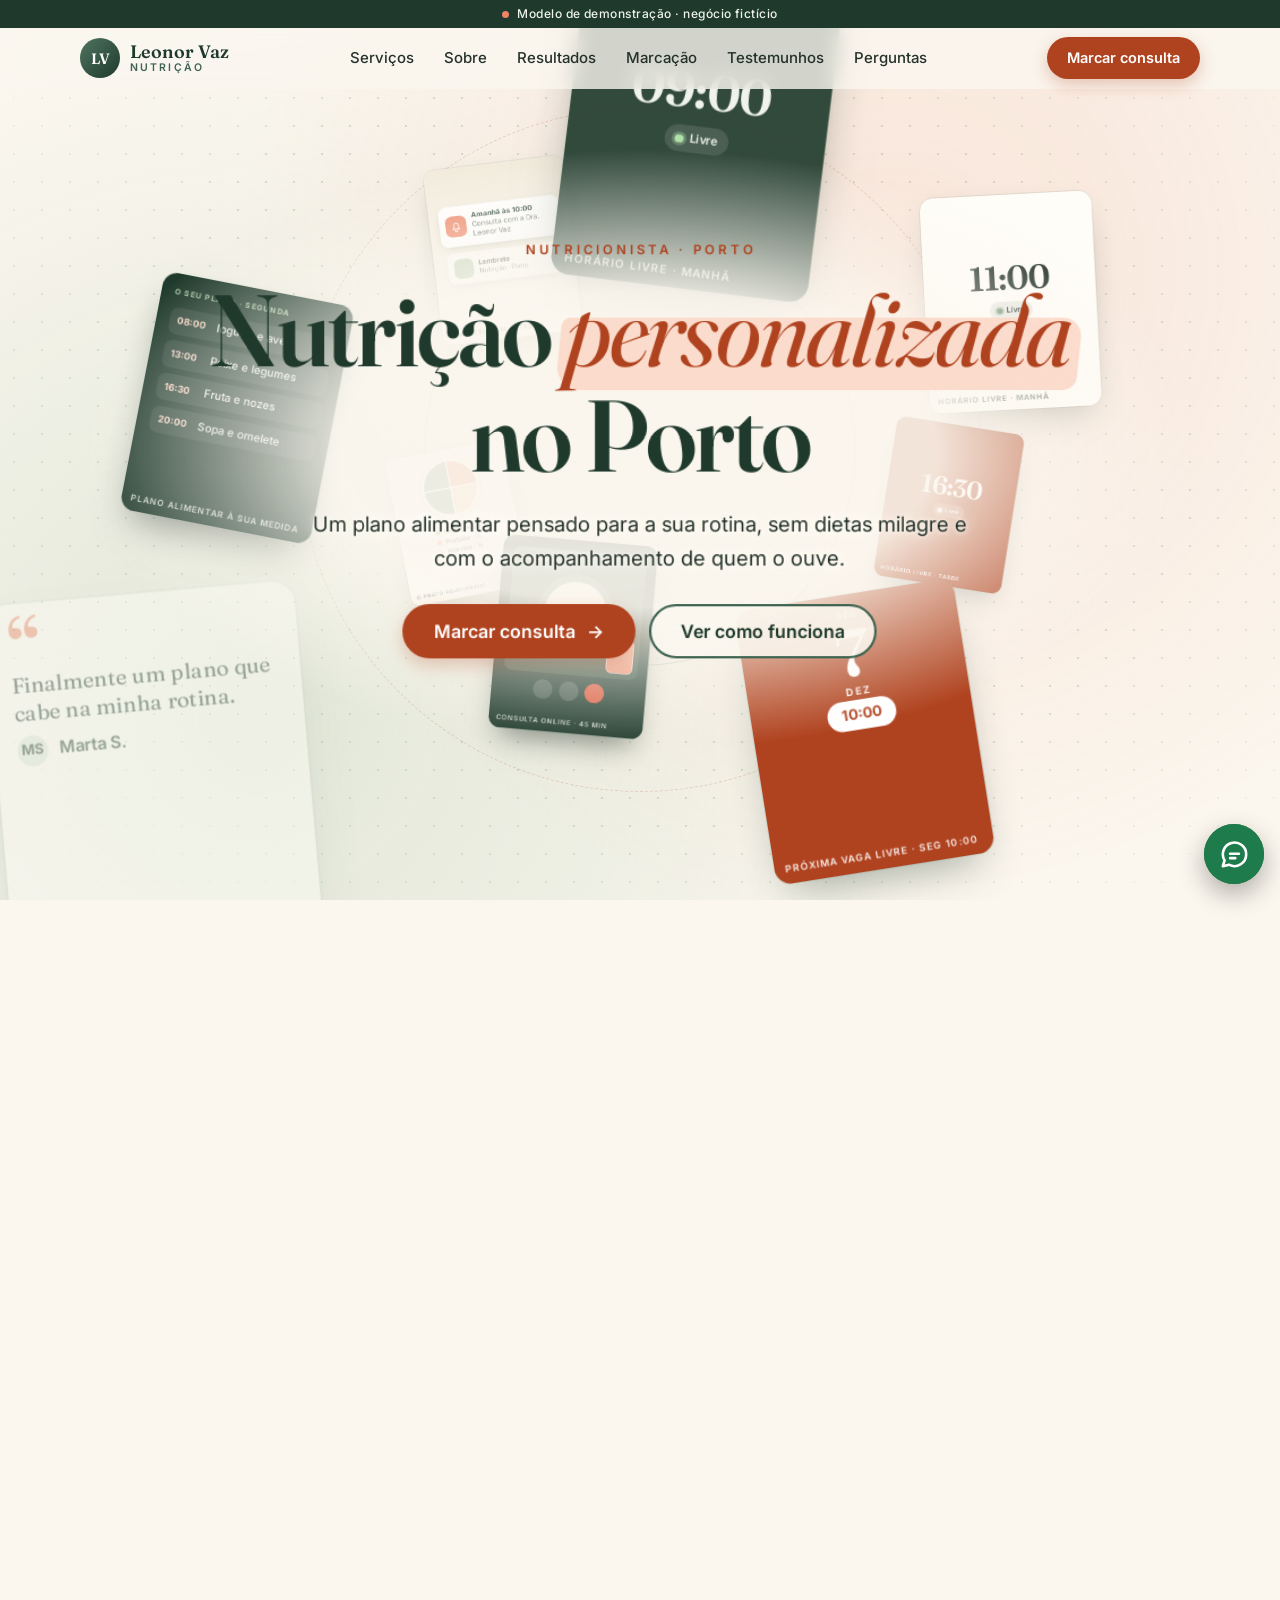
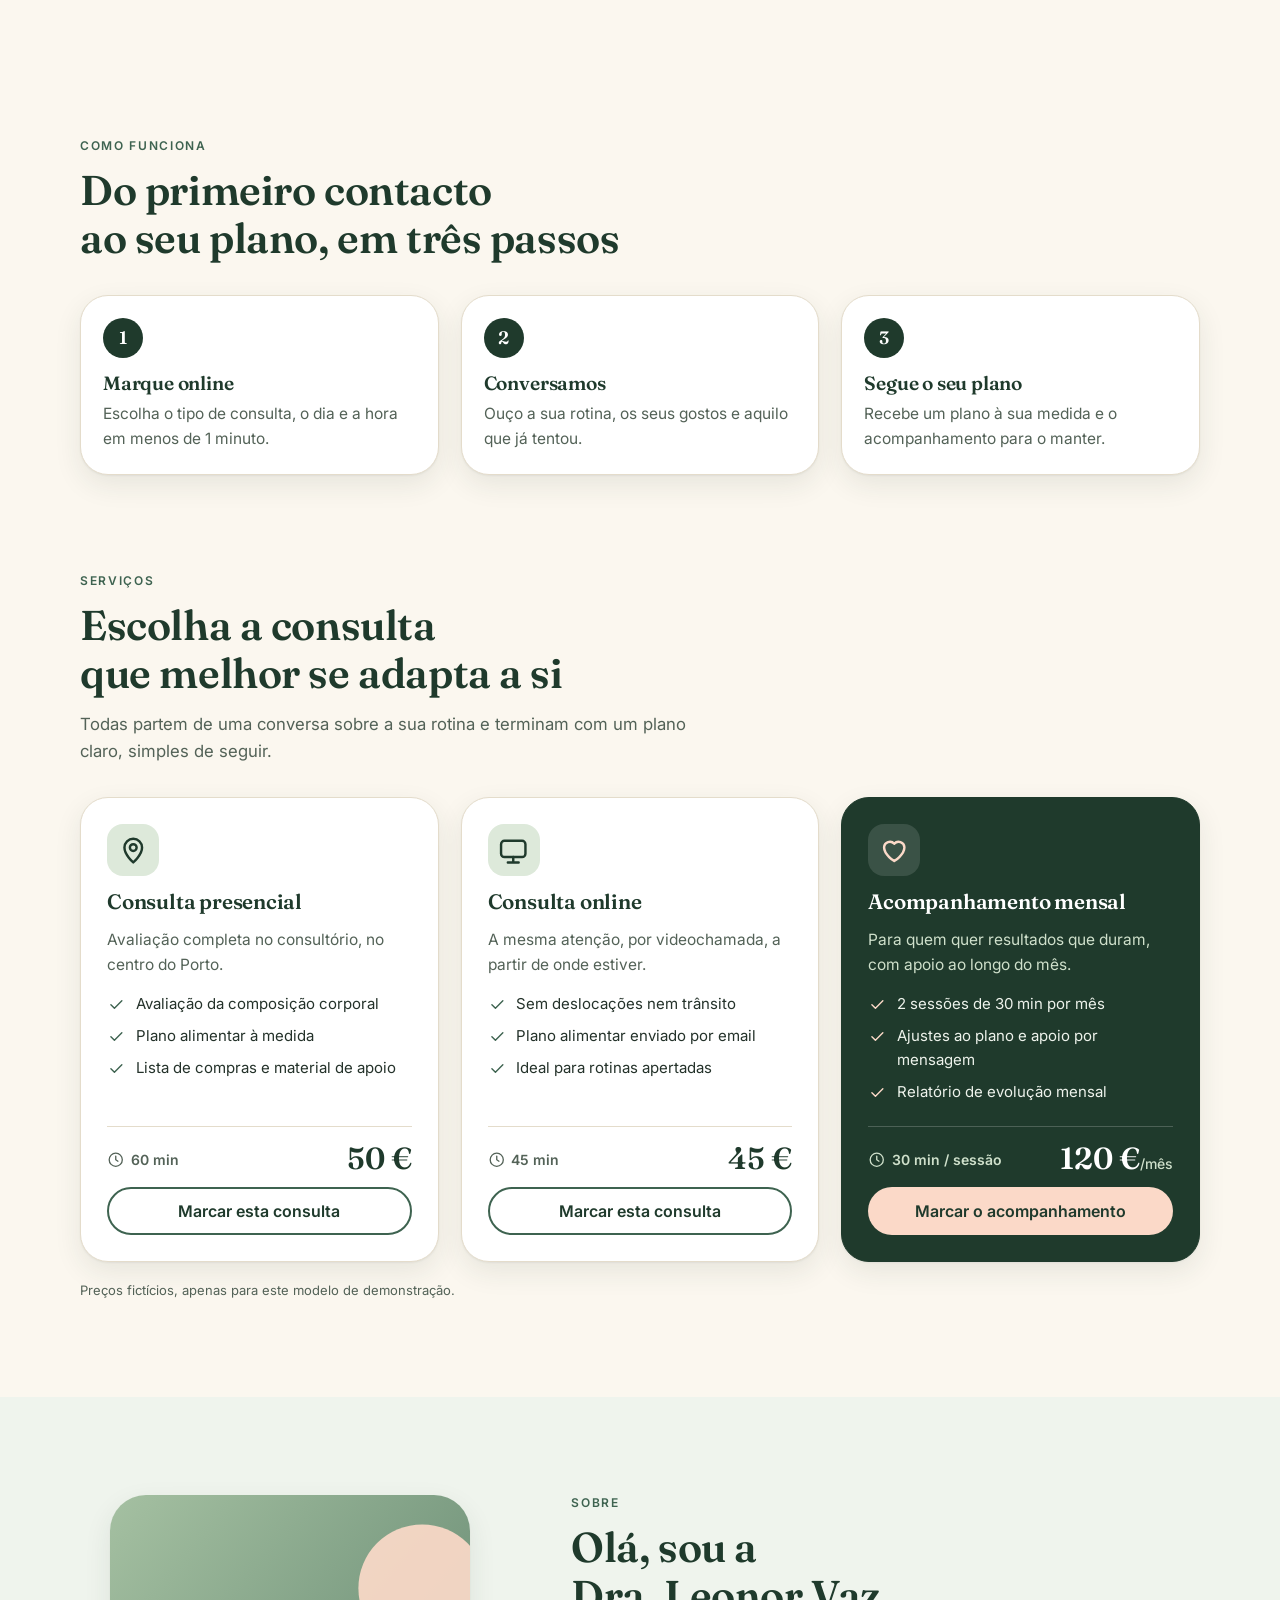
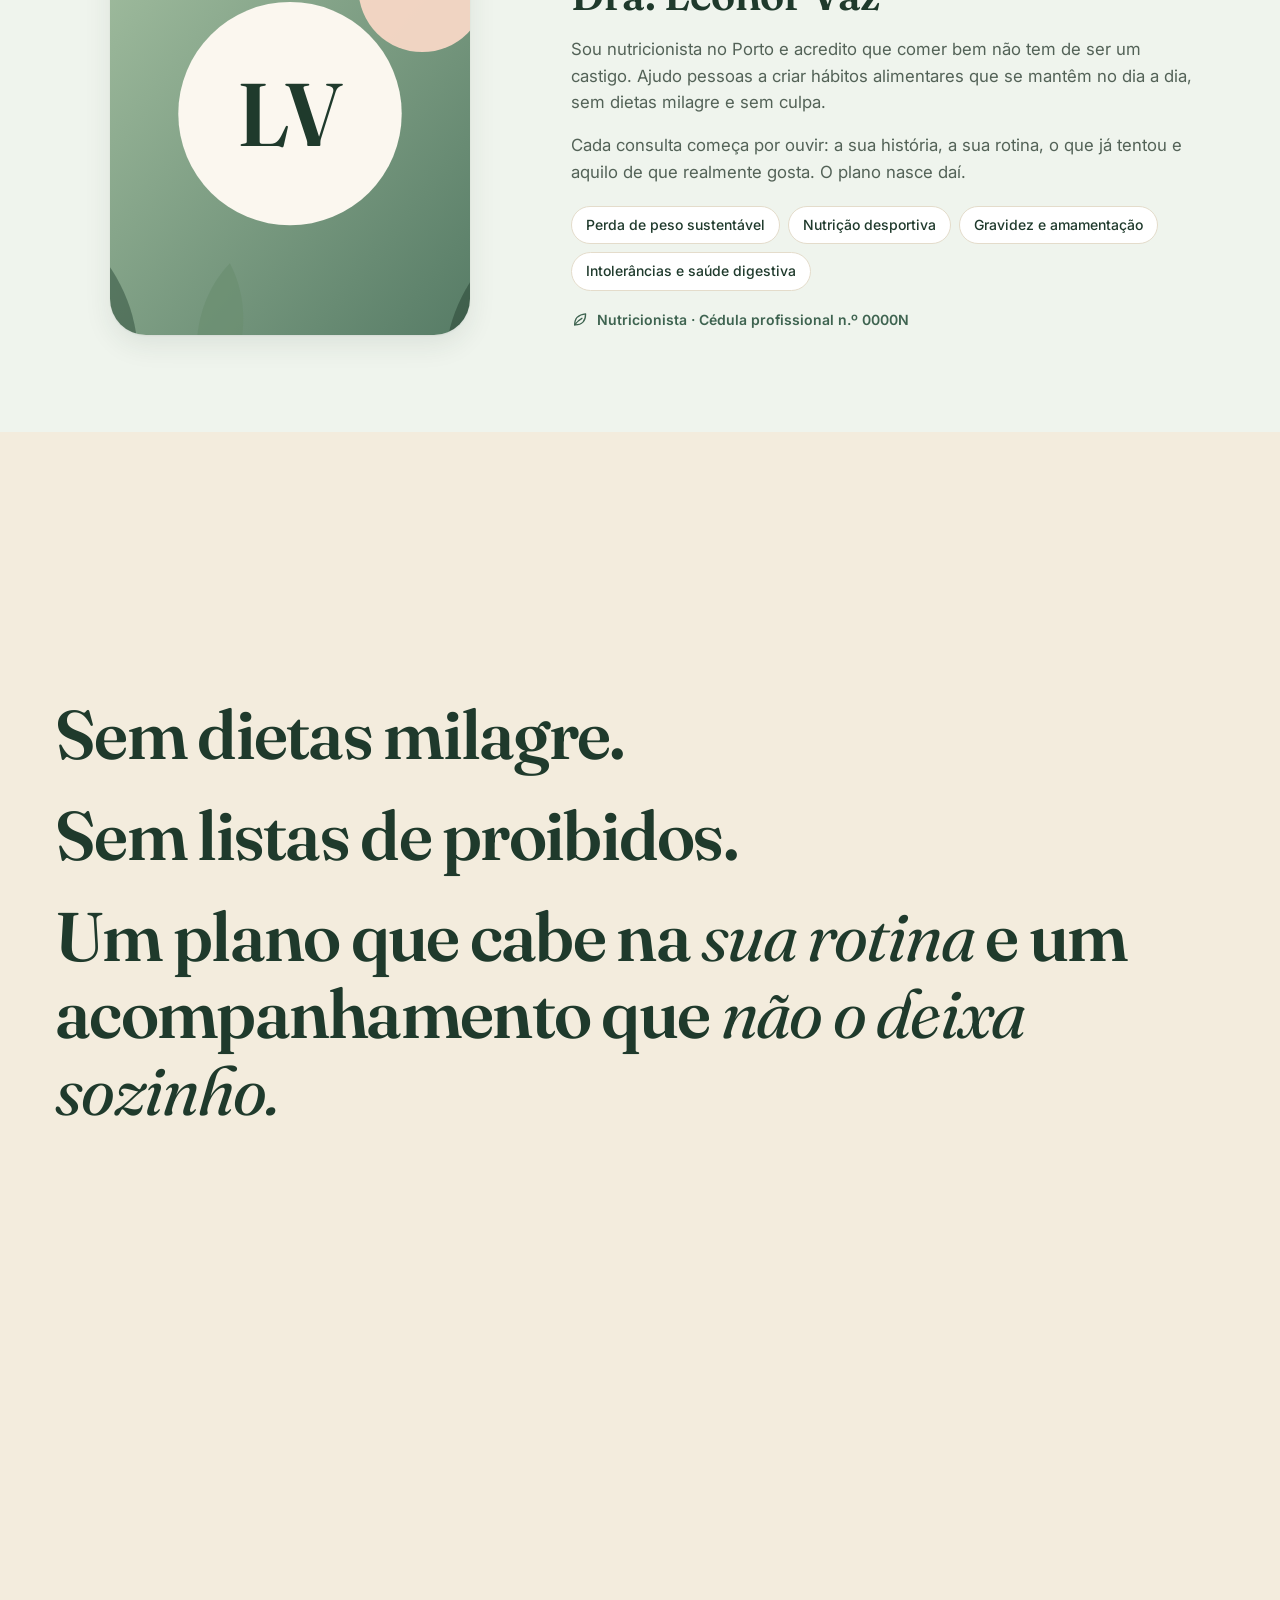
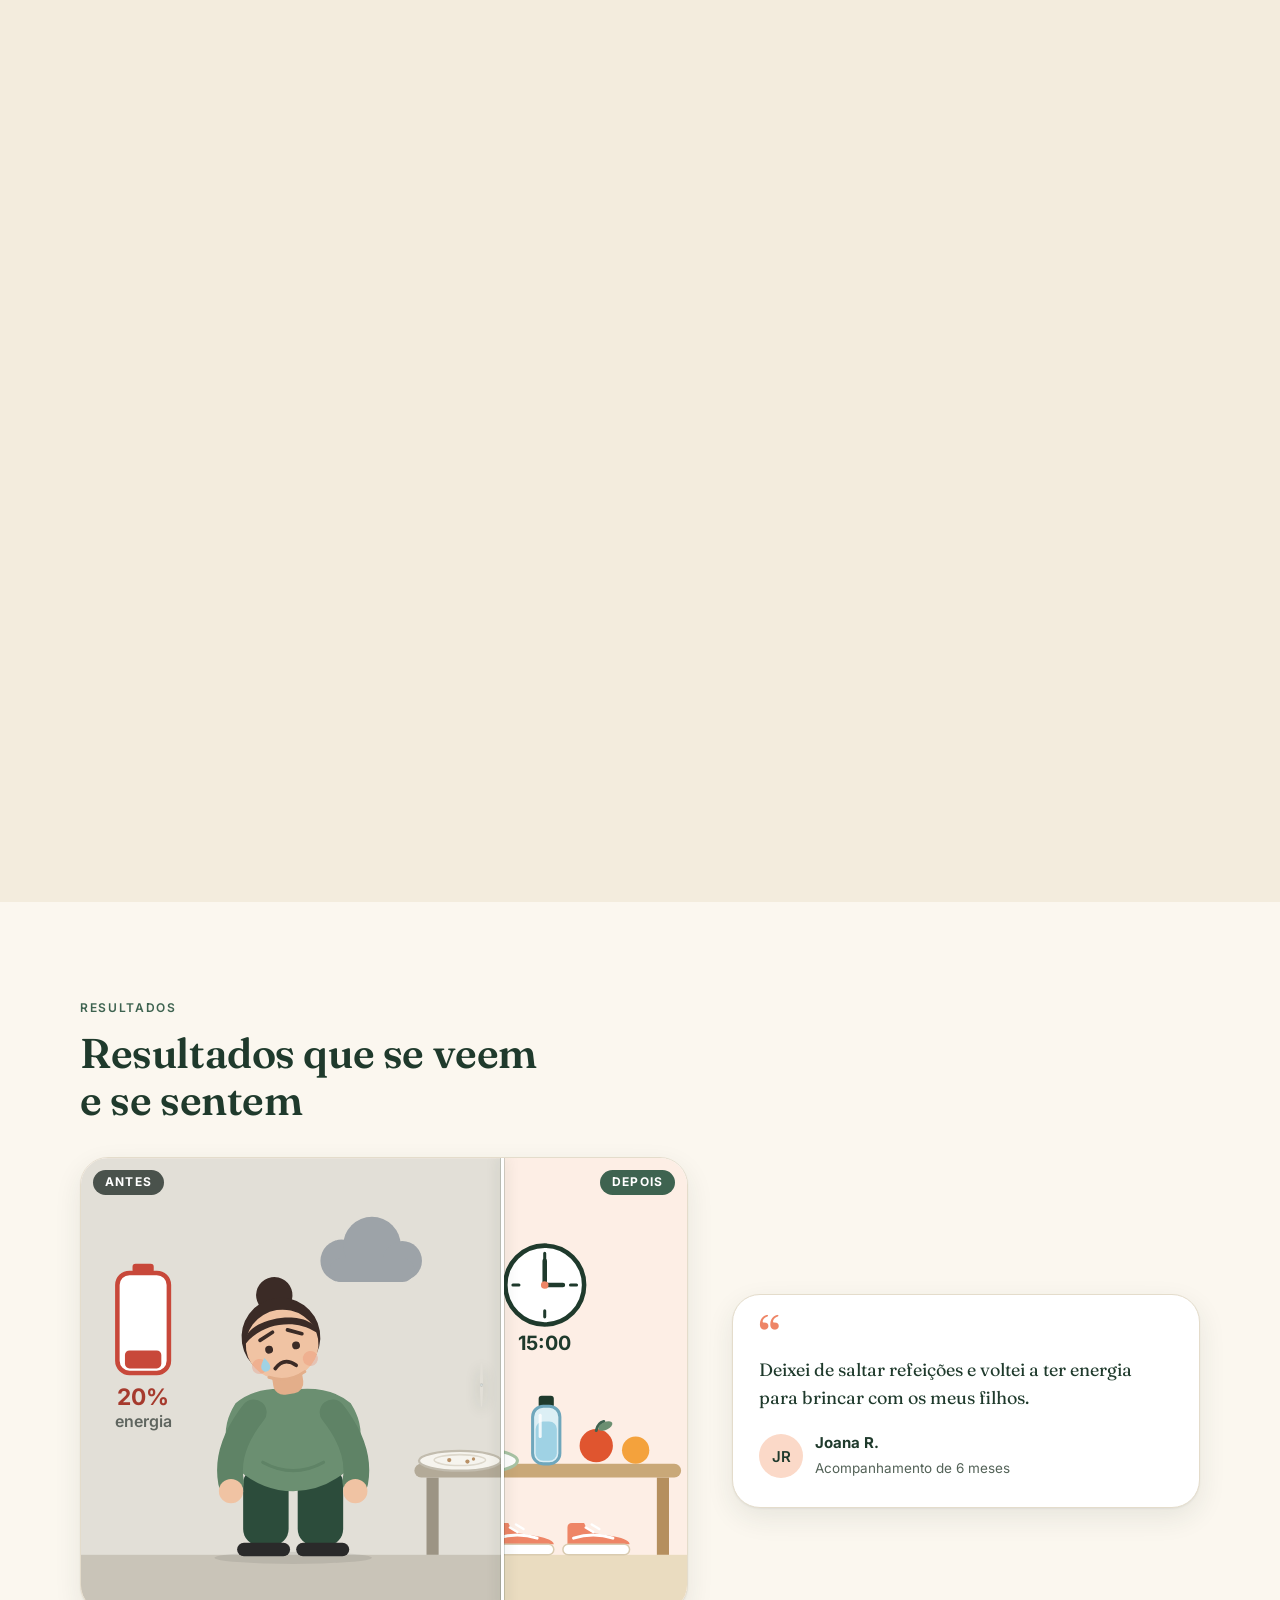
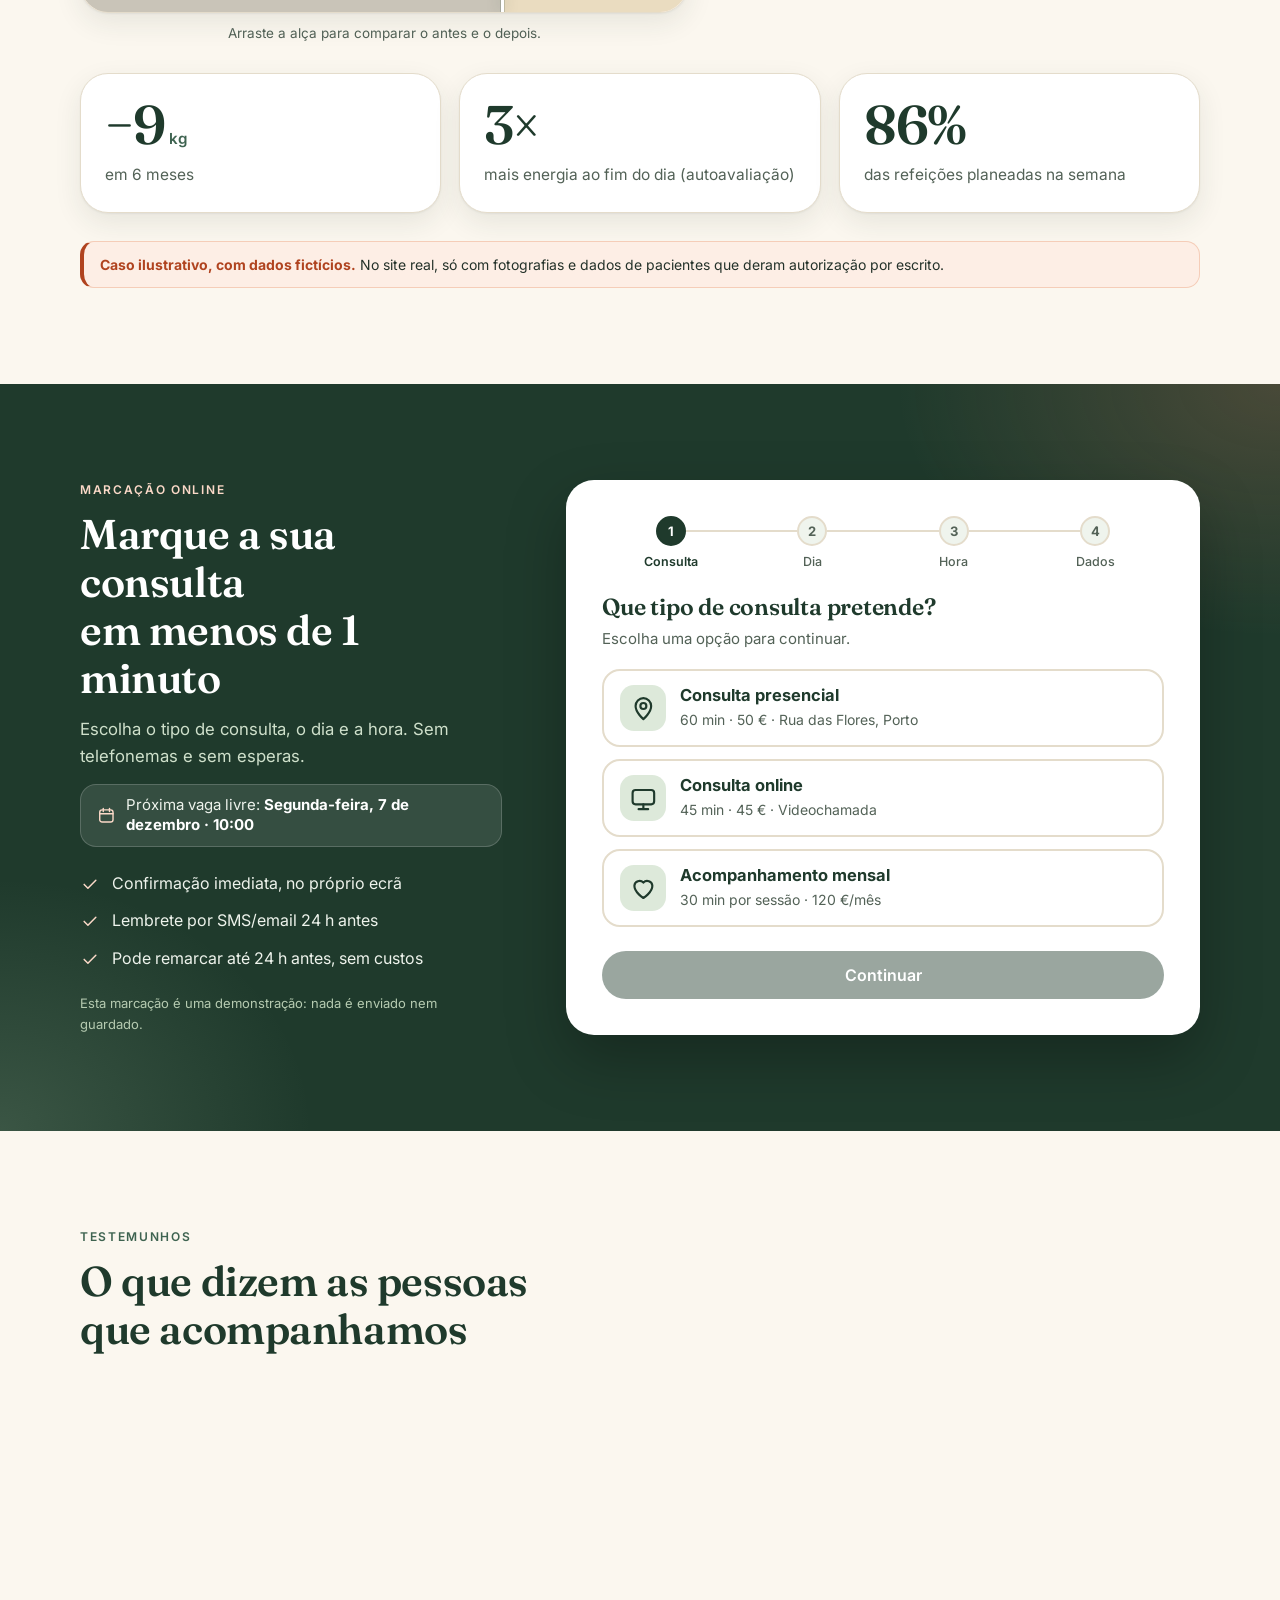
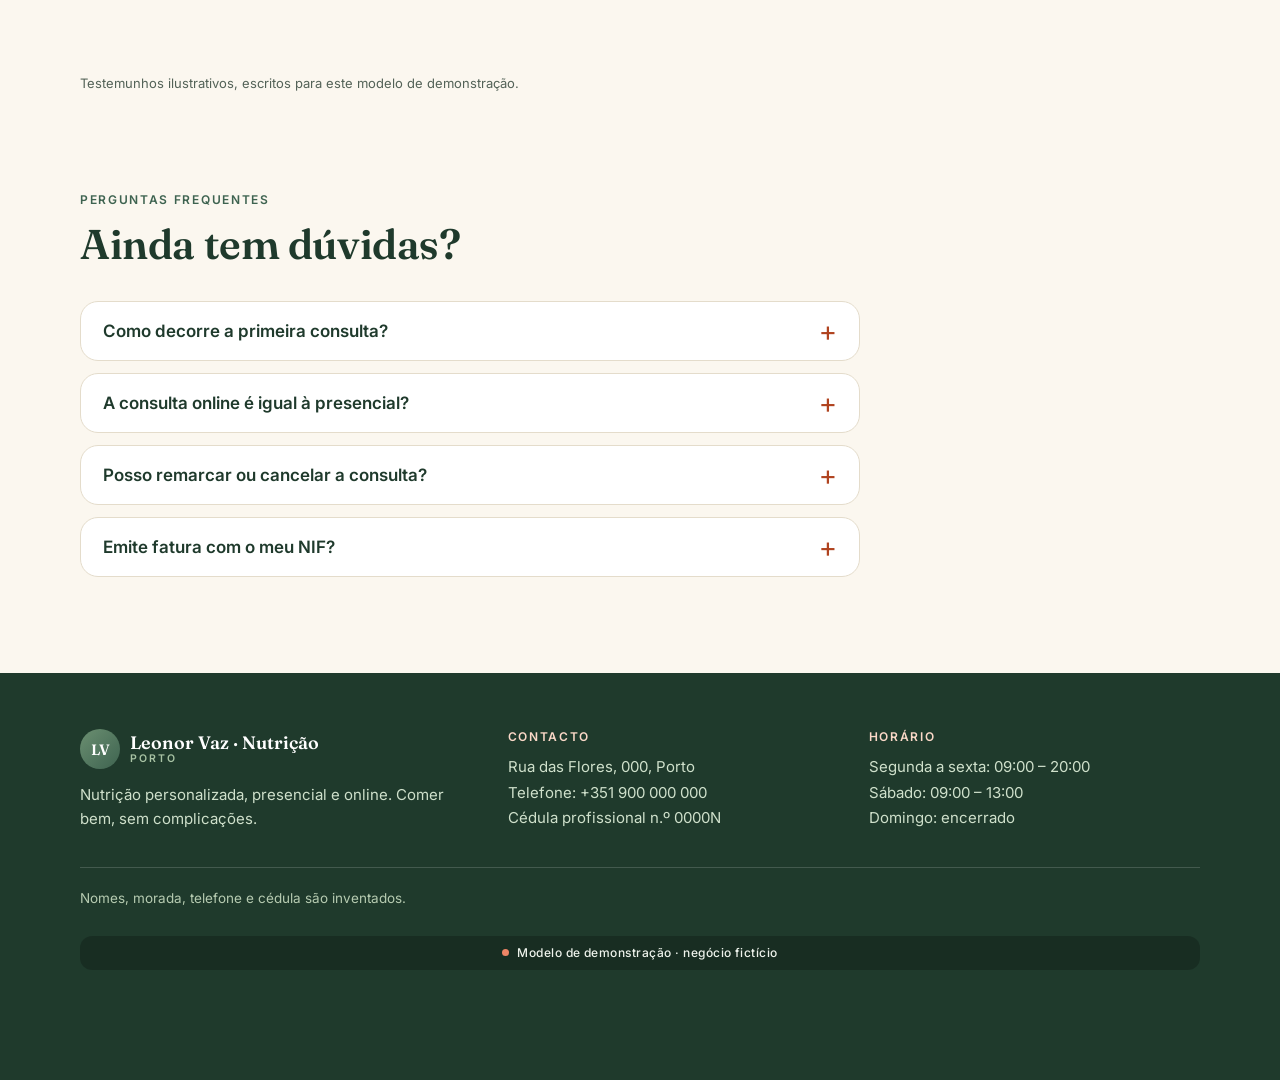
==== nutricionista/index.html @ fe4028c3 "Modelos de demonstração (negócios fictícios) Co-Authored-By: Claude Opus 5.5 <noreply@anthropic.com>" ====
<!doctype html>
<html lang="pt-PT">
<head><meta name="robots" content="noindex">
<meta charset="utf-8">
<meta name="viewport" content="width=device-width, initial-scale=1, viewport-fit=cover">
<title>Leonor Vaz · Nutrição | Nutricionista no Porto (modelo de demonstração)</title>
<meta name="description" content="Modelo de demonstração (versão com movimento): landing page com marcação online de consultas para um consultório de nutrição fictício no Porto.">
<meta name="robots" content="noindex">
<meta name="theme-color" content="#FBF7EF">
<link rel="icon" href="data:image/svg+xml,%3Csvg xmlns=%27http://www.w3.org/2000/svg%27 viewBox=%270 0 32 32%27%3E%3Ccircle cx=%2716%27 cy=%2716%27 r=%2716%27 fill=%27%231F3A2C%27/%3E%3Cpath d=%27M9 23C9 14 14 9 24 8c0 10-5 15-14 15z%27 fill=%27%23EE8566%27/%3E%3C/svg%3E">
<link rel="preconnect" href="https://fonts.googleapis.com">
<link rel="preconnect" href="https://fonts.gstatic.com" crossorigin>
<link href="https://fonts.googleapis.com/css2?family=Fraunces:ital,opsz,wght@0,9..144,400;0,9..144,600;1,9..144,400;1,9..144,600&family=Inter:wght@400;500;600;700&display=swap" rel="stylesheet">
<script>
/* Os estados "antes de aparecer" só valem com html.js-mov: sem JS, ou com
   "reduzir movimento" no sistema, tudo aparece parado e legível. */
if (!matchMedia('(prefers-reduced-motion: reduce)').matches) document.documentElement.classList.add('js-mov');
</script>
  <script defer src="./assets/index-BI-9saeq.js"></script>
  <link rel="stylesheet" href="./assets/style-BYRZwdU9.css">
</head>
<body>

<svg width="0" height="0" style="position:absolute" aria-hidden="true" focusable="false">
  <symbol id="i-pin" viewBox="0 0 24 24"><path d="M12 21s-6.5-5.6-6.5-11a6.5 6.5 0 1 1 13 0C18.5 15.4 12 21 12 21z"/><circle cx="12" cy="10" r="2.5"/></symbol>
  <symbol id="i-video" viewBox="0 0 24 24"><rect x="3" y="5" width="18" height="12" rx="2.5"/><path d="M8 21h8M12 17v4"/></symbol>
  <symbol id="i-heart" viewBox="0 0 24 24"><path d="M12 20s-7.5-4.6-7.5-10.2A4.3 4.3 0 0 1 12 7.2a4.3 4.3 0 0 1 7.5 2.6C19.5 15.4 12 20 12 20z"/></symbol>
  <symbol id="i-clock" viewBox="0 0 24 24"><circle cx="12" cy="12" r="9"/><path d="M12 7v5l3 2"/></symbol>
  <symbol id="i-check" viewBox="0 0 24 24"><path d="M5 12.5l4.5 4.5L19 7.5"/></symbol>
  <symbol id="i-cal" viewBox="0 0 24 24"><rect x="3.5" y="5" width="17" height="15.5" rx="3"/><path d="M8 3v4M16 3v4M3.5 10h17"/></symbol>
  <symbol id="i-chat" viewBox="0 0 24 24"><path d="M20 12a8 8 0 0 1-11.8 7L4 20l1.2-4A8 8 0 1 1 20 12z"/><path d="M9 11.5h6M9 14.5h3.5"/></symbol>
  <symbol id="i-leaf" viewBox="0 0 24 24"><path d="M5 19C5 10 10 5 20 4c0 10-5 15-14 15"/><path d="M5 19c3-4 6-7 10-9"/></symbol>
</svg>

<a class="skip" href="#conteudo">Saltar para o conteúdo</a>

<div class="demo" role="note"><b aria-hidden="true"></b>Modelo de demonstração · negócio fictício</div>
<header class="hdr" id="cab">
  <div class="wrap">
    <a class="brand" href="#topo" aria-label="Leonor Vaz · Nutrição, início">
      <div class="av" aria-hidden="true">LV</div>
      <span><span class="b1">Leonor Vaz</span><span class="b2">Nutrição</span></span>
    </a>
    <nav aria-label="Principal">
      <ul class="nav-links">
        <li><a href="#servicos">Serviços</a></li>
        <li><a href="#sobre">Sobre</a></li>
        <li><a href="#resultados">Resultados</a></li>
        <li><a href="#marcar">Marcação</a></li>
        <li><a href="#testemunhos">Testemunhos</a></li>
        <li><a href="#faq">Perguntas</a></li>
      </ul>
    </nav>
    <a class="btn btn-primary btn-sm" href="#marcar">Marcar consulta</a>
  </div>
  <div class="prog" id="prog" aria-hidden="true"></div>
</header>

<main id="conteudo">

<!-- ABERTURA: o túnel (React) monta-se aqui -->
<div id="tunel-raiz"></div>
<noscript>
  <section class="sec ns-hero">
    <div class="wrap">
      <h1>Nutrição <em>personalizada</em> no Porto</h1>
      <p class="lead">Um plano alimentar pensado para a sua rotina, sem dietas milagre e com o acompanhamento de quem o ouve.</p>
      <p style="margin-top:20px"><a class="btn btn-primary" href="#marcar">Marcar consulta</a></p>
    </div>
  </section>
</noscript>

<!-- COMO FUNCIONA -->
<section class="sec" id="como">
  <div class="wrap">
    <div class="sec-head">
      <p class="eyebrow" data-mov="sobe">Como funciona</p>
      <h2 data-mov="linhas">Do primeiro contacto<br>ao seu plano, em três passos</h2>
    </div>
    <ol class="how" data-mov="cascata">
      <li><span class="n" aria-hidden="true">1</span><h3>Marque online</h3><p>Escolha o tipo de consulta, o dia e a hora em menos de 1 minuto.</p></li>
      <li><span class="n" aria-hidden="true">2</span><h3>Conversamos</h3><p>Ouço a sua rotina, os seus gostos e aquilo que já tentou.</p></li>
      <li><span class="n" aria-hidden="true">3</span><h3>Segue o seu plano</h3><p>Recebe um plano à sua medida e o acompanhamento para o manter.</p></li>
    </ol>
  </div>
</section>

<!-- SERVIÇOS -->
<section class="sec sec-top0" id="servicos">
  <div class="wrap">
    <div class="sec-head">
      <p class="eyebrow" data-mov="sobe">Serviços</p>
      <h2 data-mov="linhas">Escolha a consulta<br>que melhor se adapta a si</h2>
      <p data-mov="sobe" style="--d:.15s">Todas partem de uma conversa sobre a sua rotina e terminam com um plano claro, simples de seguir.</p>
    </div>
    <div class="svc-grid" data-mov="cascata">
      <article class="svc">
        <div class="ico" aria-hidden="true"><svg class="ic"><use href="#i-pin"/></svg></div>
        <h3>Consulta presencial</h3>
        <p>Avaliação completa no consultório, no centro do Porto.</p>
        <ul>
          <li><svg class="ic" aria-hidden="true"><use href="#i-check"/></svg>Avaliação da composição corporal</li>
          <li><svg class="ic" aria-hidden="true"><use href="#i-check"/></svg>Plano alimentar à medida</li>
          <li><svg class="ic" aria-hidden="true"><use href="#i-check"/></svg>Lista de compras e material de apoio</li>
        </ul>
        <div class="svc-foot">
          <div class="meta"><span class="dur"><svg class="ic" aria-hidden="true"><use href="#i-clock"/></svg>60 min</span><span class="price">50 €</span></div>
          <a class="btn btn-ghost" href="#marcar" data-pick="presencial">Marcar esta consulta</a>
        </div>
      </article>
      <article class="svc">
        <div class="ico" aria-hidden="true"><svg class="ic"><use href="#i-video"/></svg></div>
        <h3>Consulta online</h3>
        <p>A mesma atenção, por videochamada, a partir de onde estiver.</p>
        <ul>
          <li><svg class="ic" aria-hidden="true"><use href="#i-check"/></svg>Sem deslocações nem trânsito</li>
          <li><svg class="ic" aria-hidden="true"><use href="#i-check"/></svg>Plano alimentar enviado por email</li>
          <li><svg class="ic" aria-hidden="true"><use href="#i-check"/></svg>Ideal para rotinas apertadas</li>
        </ul>
        <div class="svc-foot">
          <div class="meta"><span class="dur"><svg class="ic" aria-hidden="true"><use href="#i-clock"/></svg>45 min</span><span class="price">45 €</span></div>
          <a class="btn btn-ghost" href="#marcar" data-pick="online">Marcar esta consulta</a>
        </div>
      </article>
      <article class="svc hl">
        <div class="ico" aria-hidden="true"><svg class="ic"><use href="#i-heart"/></svg></div>
        <h3>Acompanhamento mensal</h3>
        <p>Para quem quer resultados que duram, com apoio ao longo do mês.</p>
        <ul>
          <li><svg class="ic" aria-hidden="true"><use href="#i-check"/></svg>2 sessões de 30 min por mês</li>
          <li><svg class="ic" aria-hidden="true"><use href="#i-check"/></svg>Ajustes ao plano e apoio por mensagem</li>
          <li><svg class="ic" aria-hidden="true"><use href="#i-check"/></svg>Relatório de evolução mensal</li>
        </ul>
        <div class="svc-foot">
          <div class="meta"><span class="dur"><svg class="ic" aria-hidden="true"><use href="#i-clock"/></svg>30 min / sessão</span><span class="price">120 €<small>/mês</small></span></div>
          <a class="btn btn-peach" href="#marcar" data-pick="mensal">Marcar o acompanhamento</a>
        </div>
      </article>
    </div>
    <p class="note">Preços fictícios, apenas para este modelo de demonstração.</p>
  </div>
</section>

<!-- SOBRE -->
<section class="sec about" id="sobre">
  <div class="wrap about-grid">
    <div class="portrait">
      <svg viewBox="0 0 360 440" role="img" aria-label="Avatar com as iniciais LV" data-mov="par">
        <defs><linearGradient id="gP" x1="0" y1="0" x2="1" y2="1"><stop offset="0" stop-color="#A8C3A4"/><stop offset="1" stop-color="#4F7560"/></linearGradient></defs>
        <rect width="360" height="440" fill="url(#gP)"/>
        <circle cx="296" cy="86" r="56" fill="#FBD9C8" opacity=".92"/>
        <path d="M0 0C-34-46-34-112 0-160 34-112 34-46 0 0z" fill="#2C4C3B" opacity=".5" transform="translate(40 450) rotate(-18)"/>
        <path d="M0 0C-34-46-34-112 0-160 34-112 34-46 0 0z" fill="#1F3A2C" opacity=".45" transform="translate(320 450) rotate(22)"/>
        <path d="M0 0C-26-36-26-88 0-124 26-88 26-36 0 0z" fill="#6B8F71" opacity=".7" transform="translate(110 450) rotate(8)"/>
        <circle cx="180" cy="196" r="98" fill="#FBF7EF"/>
        <text x="180" y="224" text-anchor="middle" font-family="Fraunces,Georgia,serif" font-size="78" font-weight="600" fill="#1F3A2C">LV</text>
      </svg>
    </div>
    <div>
      <p class="eyebrow" data-mov="sobe">Sobre</p>
      <h2 data-mov="linhas">Olá, sou a<br>Dra. Leonor Vaz</h2>
      <p class="t" data-mov="sobe" style="--d:.1s">Sou nutricionista no Porto e acredito que comer bem não tem de ser um castigo. Ajudo pessoas a criar hábitos alimentares que se mantêm no dia a dia, sem dietas milagre e sem culpa.</p>
      <p class="t" data-mov="sobe" style="--d:.2s">Cada consulta começa por ouvir: a sua história, a sua rotina, o que já tentou e aquilo de que realmente gosta. O plano nasce daí.</p>
      <ul class="chips" aria-label="Áreas de atuação" data-mov="cascata">
        <li>Perda de peso sustentável</li>
        <li>Nutrição desportiva</li>
        <li>Gravidez e amamentação</li>
        <li>Intolerâncias e saúde digestiva</li>
      </ul>
      <p class="cred" data-mov="sobe" style="--d:.2s"><svg class="ic" aria-hidden="true"><use href="#i-leaf"/></svg>Nutricionista · Cédula profissional n.º 0000N</p>
    </div>
  </div>
</section>

<!-- MANIFESTO: acende palavra a palavra com o scroll -->
<section class="manifesto" id="manifesto" aria-label="Manifesto">
  <div class="manifesto-palco">
    <p class="manifesto-txt" id="manifesto-txt"><span class="frase">Sem dietas milagre.</span> <span class="frase">Sem listas de proibidos.</span> <span class="frase">Um plano que cabe na <em class="mm">sua rotina</em> e um acompanhamento que <em class="mm v">não o deixa sozinho.</em></span></p>
  </div>
</section>

<!-- RESULTADOS: antes/depois com ilustrações (nada de fotografias nem pessoas reais) -->
<section class="sec res" id="resultados">
  <div class="wrap">
    <div class="sec-head">
      <p class="eyebrow" data-mov="sobe">Resultados</p>
      <h2 data-mov="linhas">Resultados que se veem<br>e se sentem</h2>
    </div>
    <div class="res-grid">
      <figure class="res-cmp" data-mov="sobe">
        <div class="cmp-box" id="cmp">
          <!-- ANTES: fica por cima e é cortada pela alça (clip-path) -->
          <div class="cmp-cam cmp-antes">
            <svg viewBox="0 0 400 300" preserveAspectRatio="xMidYMid slice" role="img" aria-label="Antes: às 15:00, prato vazio e café, sacos de fast-food, energia a 20%, uma nuvem cinzenta e a personagem cansada, de ombros caídos.">
              <rect width="400" height="300" fill="#E2DFD7"/>
              <rect y="262" width="400" height="38" fill="#C9C4B8"/>
              <g fill="#9DA3A8"><circle cx="172" cy="68" r="14"/><circle cx="192" cy="58" r="19"/><circle cx="212" cy="68" r="13"/><rect x="164" y="66" width="56" height="16" rx="8"/></g>
              <rect x="34" y="70" width="14" height="6" rx="2" fill="#C8483A"/>
              <rect x="24" y="76" width="34" height="66" rx="8" fill="#fff" stroke="#C8483A" stroke-width="3"/>
              <rect x="29" y="127.2" width="24" height="11.8" rx="3" fill="#C8483A"/>
              <text x="41" y="163" text-anchor="middle" font-size="15" font-weight="700" fill="#A63A2D">20%</text>
              <text x="41" y="178" text-anchor="middle" font-size="10.5" font-weight="600" fill="#5F655F">energia</text>
              <circle cx="306" cy="84" r="26" fill="#F2EFE8" stroke="#5A625C" stroke-width="3"/>
              <path d="M306 63v4M306 101v4M285 84h4M323 84h4" stroke="#5A625C" stroke-width="2" stroke-linecap="round"/>
              <path d="M306 84h12M306 84V68" stroke="#3A423C" stroke-width="3" stroke-linecap="round"/>
              <circle cx="306" cy="84" r="2.5" fill="#3A423C"/>
              <text x="306" y="127" text-anchor="middle" font-size="13" font-weight="700" fill="#4A524C">15:00</text>
              <rect x="228" y="211" width="8" height="51" fill="#9C9484"/><rect x="380" y="211" width="8" height="51" fill="#9C9484"/>
              <rect x="220" y="202" width="176" height="9" rx="4.5" fill="#B3AA98"/>
              <ellipse cx="250" cy="200" rx="27" ry="6.5" fill="#F6F4EE" stroke="#C2BCAE" stroke-width="1.5"/>
              <ellipse cx="250" cy="199.5" rx="17" ry="3.6" fill="none" stroke="#DDD8CC"/>
              <g fill="#B89066"><circle cx="243" cy="199.5" r="1.4"/><circle cx="255" cy="200.5" r="1.4"/><circle cx="259" cy="198.8" r="1.1"/></g>
              <path d="M290 174q-4-6 0-10M298 174q-4-6 0-10" fill="none" stroke="#A9A69E" stroke-width="2" stroke-linecap="round"/>
              <path d="M308 187q9 0 9 7t-9 7" fill="none" stroke="#B8B2A5" stroke-width="3"/>
              <rect x="286" y="181" width="22" height="21" rx="5" fill="#fff" stroke="#B8B2A5" stroke-width="1.5"/>
              <ellipse cx="297" cy="181.5" rx="11" ry="3" fill="#6B4A36"/>
              <path d="M324 202L328 174H350L352 202Z" fill="#C99A63"/>
              <path d="M326 175l5-8 5 6 5-7 5 9z" fill="#B58552"/>
              <rect x="326" y="188" width="24" height="6" fill="#C0452F"/>
              <path d="M344 202L348 170H372L376 202Z" fill="#D9AA72"/>
              <path d="M346 171l5-9 6 6 5-8 6 9z" fill="#C28F5B"/>
              <rect x="346" y="186" width="28" height="7" fill="#C0452F"/>
              <path d="M379 202L381 178H393L395 202Z" fill="#fff" stroke="#B8B2A5" stroke-width="1.2"/>
              <rect x="379.5" y="174" width="14" height="4" rx="2" fill="#7D7A72"/>
              <path d="M386 174L389 162L394 160" fill="none" stroke="#C0452F" stroke-width="2.2" stroke-linecap="round"/>
              <path d="M281 254L314 249V262L281 259Z" fill="#fff" stroke="#B8B2A5" stroke-width="1.5"/>
              <path d="M294 252L303 251V261L294 260Z" fill="#C0452F"/>
              <ellipse cx="314" cy="255.5" rx="3" ry="6.5" fill="#E5E1D8" stroke="#B8B2A5"/>
              <circle cx="350" cy="255" r="7" fill="#F6F4EE" stroke="#C2BCAE" stroke-width="1.5"/>
              <ellipse cx="140" cy="264" rx="52" ry="4" fill="#000" opacity=".08"/>
              <rect x="107" y="204" width="30" height="52" rx="11" fill="#2C4C3B"/><rect x="143" y="204" width="30" height="52" rx="11" fill="#2C4C3B"/>
              <rect x="103" y="254" width="35" height="9" rx="4.5" fill="#2A2A2A"/><rect x="142" y="254" width="35" height="9" rx="4.5" fill="#2A2A2A"/>
              <path d="M104 206Q88 184 102 162Q116 150 140 153Q164 150 178 162Q192 184 176 206Q160 220 140 220Q120 220 104 206Z" fill="#6B8F71"/>
              <path d="M120 201Q140 212 160 201" fill="none" stroke="#5F8366" stroke-width="2.2" stroke-linecap="round"/>
              <path d="M114 168Q95 192 99 214M166 168Q185 192 181 214" fill="none" stroke="#5F8366" stroke-width="17" stroke-linecap="round"/>
              <circle cx="99" cy="220" r="8" fill="#F0C3A3"/><circle cx="181" cy="220" r="8" fill="#F0C3A3"/>
              <g transform="translate(-4 10) rotate(-9 140 134)">
                <rect x="130" y="124" width="20" height="22" rx="7" fill="#E3AE8A"/>
                <circle cx="140" cy="80" r="12" fill="#3B2B26"/>
                <circle cx="140" cy="108" r="26" fill="#3B2B26"/>
                <ellipse cx="140" cy="113" rx="24" ry="23" fill="#F0C3A3"/>
                <path d="M116 109C116 91 164 91 164 109C156 102 148 100 140 100C132 100 124 102 116 109Z" fill="#3B2B26"/>
                <path d="M128 133Q140 139 152 133" fill="none" stroke="#E3AE8A" stroke-width="2" stroke-linecap="round"/>
                <g fill="#EE8566" opacity=".3"><circle cx="123" cy="125" r="5"/><circle cx="157" cy="125" r="5"/></g>
                <path d="M126 108L135 104M154 108L145 104" stroke="#3B2B26" stroke-width="2.4" stroke-linecap="round"/>
                <circle cx="131" cy="115" r="2.6" fill="#3B2B26"/><circle cx="149" cy="115" r="2.6" fill="#3B2B26"/>
                <path d="M127 120q-3 4-3 6a3 3 0 0 0 6 0q0-2-3-6z" fill="#9FD2E4"/>
                <path d="M133 128Q140 121 147 128" fill="none" stroke="#3B2B26" stroke-width="2.4" stroke-linecap="round"/>
              </g>
            </svg>
            <span class="cmp-tag">Antes</span>
          </div>
          <!-- DEPOIS: por baixo, aparece à medida que a alça recua -->
          <div class="cmp-cam cmp-depois">
            <svg viewBox="0 0 400 300" preserveAspectRatio="xMidYMid slice" role="img" aria-label="Depois: às 15:00, prato equilibrado e colorido, garrafa de água, ténis de caminhada, energia a 90%, sol e a personagem sorridente e direita.">
              <rect width="400" height="300" fill="#FDEEE5"/>
              <rect y="262" width="400" height="38" fill="#EADCC0"/>
              <circle cx="190" cy="62" r="50" fill="#FBD9C8" opacity=".6"/>
              <circle cx="190" cy="62" r="15" fill="#F5B63E"/>
              <path d="M190 28v8M190 88v8M156 62h8M216 62h8M166 38l6 6M208 80l6 6M214 38l-6 6M172 80l-6 6" fill="none" stroke="#F5B63E" stroke-width="3.2" stroke-linecap="round"/>
              <rect x="34" y="70" width="14" height="6" rx="2" fill="#2E8B57"/>
              <rect x="24" y="76" width="34" height="66" rx="8" fill="#fff" stroke="#2E8B57" stroke-width="3"/>
              <rect x="29" y="86" width="24" height="53" rx="3" fill="#2E8B57"/>
              <text x="41" y="163" text-anchor="middle" font-size="15" font-weight="700" fill="#1F6B42">90%</text>
              <text x="41" y="178" text-anchor="middle" font-size="10.5" font-weight="600" fill="#536257">energia</text>
              <circle cx="306" cy="84" r="26" fill="#fff" stroke="#1F3A2C" stroke-width="3"/>
              <path d="M306 63v4M306 101v4M285 84h4M323 84h4" stroke="#1F3A2C" stroke-width="2" stroke-linecap="round"/>
              <path d="M306 84h12M306 84V68" stroke="#1F3A2C" stroke-width="3" stroke-linecap="round"/>
              <circle cx="306" cy="84" r="2.5" fill="#EE8566"/>
              <text x="306" y="127" text-anchor="middle" font-size="13" font-weight="700" fill="#1F3A2C">15:00</text>
              <rect x="228" y="211" width="8" height="51" fill="#B58F5E"/><rect x="380" y="211" width="8" height="51" fill="#B58F5E"/>
              <rect x="220" y="202" width="176" height="9" rx="4.5" fill="#C9A878"/>
              <ellipse cx="255" cy="200" rx="33" ry="8.5" fill="#fff" stroke="#A8C3A4" stroke-width="2"/>
              <ellipse cx="255" cy="199" rx="24" ry="5.6" fill="#F3ECDD"/>
              <g fill="#6B8F71"><circle cx="243" cy="194" r="5.5"/><circle cx="249" cy="191.5" r="5"/><circle cx="238" cy="197" r="4"/></g>
              <ellipse cx="260" cy="196" rx="9" ry="4.3" fill="#F2A488" transform="rotate(-8 260 196)"/>
              <ellipse cx="273" cy="197" rx="6" ry="3.4" fill="#F3C969"/>
              <circle cx="266" cy="201.5" r="3.4" fill="#E0552F"/><circle cx="251" cy="201.5" r="3.1" fill="#E0552F"/>
              <rect x="302" y="157" width="10" height="8" rx="2" fill="#1F3A2C"/>
              <rect x="298" y="164" width="18" height="38" rx="7" fill="#DCEFF5" stroke="#6FA7BC" stroke-width="2"/>
              <rect x="300" y="174" width="14" height="26" rx="5" fill="#9FD2E4"/>
              <path d="M303 170v14" stroke="#fff" stroke-width="2" stroke-linecap="round" opacity=".85"/>
              <circle cx="340" cy="190" r="11" fill="#E0552F"/>
              <path d="M340 180q1-5 5-6" fill="none" stroke="#3E6350" stroke-width="2" stroke-linecap="round"/>
              <ellipse cx="346" cy="177" rx="5" ry="2.6" fill="#6B8F71" transform="rotate(-25 346 177)"/>
              <circle cx="366" cy="193" r="9" fill="#F4A23C"/>
              <g transform="translate(268 240)"><path d="M3 15V4Q3 1 6 1H14Q16 7 22 8L34 10Q44 12 44 15Z" fill="#EE8566"/><rect y="15" width="44" height="7" rx="3.5" fill="#fff" stroke="#D9CBB0"/><path d="M7 11Q20 7 33 11" fill="none" stroke="#fff" stroke-width="2" stroke-linecap="round"/><path d="M15 4l5 3M19 2l5 3" stroke="#fff" stroke-width="1.6" stroke-linecap="round"/></g>
              <g transform="translate(318 240)"><path d="M3 15V4Q3 1 6 1H14Q16 7 22 8L34 10Q44 12 44 15Z" fill="#EE8566"/><rect y="15" width="44" height="7" rx="3.5" fill="#fff" stroke="#D9CBB0"/><path d="M7 11Q20 7 33 11" fill="none" stroke="#fff" stroke-width="2" stroke-linecap="round"/><path d="M15 4l5 3M19 2l5 3" stroke="#fff" stroke-width="1.6" stroke-linecap="round"/></g>
              <ellipse cx="140" cy="264" rx="44" ry="4" fill="#000" opacity=".08"/>
              <path d="M118 190H140Q142 214 138 230Q136 244 136 256H123Q123 244 120 230Q116 212 118 190Z" fill="#2C4C3B"/>
              <path d="M162 190H140Q138 214 142 230Q144 244 144 256H157Q157 244 160 230Q164 212 162 190Z" fill="#2C4C3B"/>
              <path d="M121 196Q119 214 123 230Q125 244 126 252M159 196Q161 214 157 230Q155 244 154 252" fill="none" stroke="#EE8566" stroke-width="2" stroke-linecap="round"/>
              <rect x="113" y="254" width="27" height="9" rx="4.5" fill="#2A2A2A"/><rect x="140" y="254" width="27" height="9" rx="4.5" fill="#2A2A2A"/>
              <rect x="177" y="250" width="5" height="12" rx="2" fill="#EE8566"/><rect x="182" y="254.5" width="10" height="3" fill="#1F3A2C"/><rect x="192" y="250" width="5" height="12" rx="2" fill="#EE8566"/>
              <path d="M106 158Q106 146 122 144H158Q174 146 174 158L160 188H120Z" fill="#F0C3A3"/>
              <rect x="118" y="188" width="44" height="8" rx="4" fill="#1F3A2C"/>
              <path d="M134 183.5h12M140 180V187" stroke="#E3AE8A" stroke-width="1.6" stroke-linecap="round"/>
              <g fill="none" stroke="#EBB899" stroke-linecap="round" stroke-linejoin="round">
                <path d="M114 155L98 177L117 196" stroke-width="13"/>
                <path d="M166 155L194 165" stroke-width="15"/>
                <path d="M194 165L196 137" stroke-width="13"/>
              </g>
              <circle cx="113" cy="156" r="8.5" fill="#EBB899"/><circle cx="167" cy="156" r="9" fill="#EBB899"/>
              <ellipse cx="184" cy="157" rx="9" ry="7" transform="rotate(20 184 157)" fill="#EBB899"/>
              <path d="M176 156Q184 148 194 157" fill="none" stroke="#E3AE8A" stroke-width="2" stroke-linecap="round"/>
              <circle cx="196" cy="130" r="8" fill="#EBB899"/><path d="M191.5 129h9" stroke="#E3AE8A" stroke-width="1.6" stroke-linecap="round"/>
              <circle cx="117" cy="196" r="6.5" fill="#EBB899"/>
              <path d="M118 146H125Q128 160 140 160Q152 160 155 146H162L167 172Q140 181 113 172Z" fill="#6B8F71"/>
              <path d="M113.5 172Q140 181 166.5 172" fill="none" stroke="#EE8566" stroke-width="3" stroke-linecap="round"/>
              <path d="M214 112l2.2-5.5 2.2 5.5 5.5 2.2-5.5 2.2-2.2 5.5-2.2-5.5-5.5-2.2z" fill="#EE8566"/>
              <g>
                <rect x="133" y="126" width="14" height="20" rx="5" fill="#E3AE8A"/>
                <circle cx="140" cy="80" r="11" fill="#3B2B26"/>
                <circle cx="140" cy="108" r="23" fill="#3B2B26"/>
                <circle cx="140" cy="111" r="20" fill="#F0C3A3"/>
                <path d="M120 108C120 92 160 92 160 108C153 102 147 100 140 100C133 100 127 102 120 108Z" fill="#3B2B26"/>
                <path d="M130 112q4-5 8 0M142 112q4-5 8 0" fill="none" stroke="#3B2B26" stroke-width="2.6" stroke-linecap="round"/>
                <path d="M131 119Q140 133 149 119Z" fill="#fff" stroke="#3B2B26" stroke-width="2.4" stroke-linejoin="round"/>
                <g fill="#EE8566" opacity=".35"><circle cx="126" cy="119" r="4"/><circle cx="154" cy="119" r="4"/></g>
              </g>
            </svg>
            <span class="cmp-tag">Depois</span>
          </div>
          <input class="cmp-range" type="range" min="0" max="100" step="1" value="50" autocomplete="off" aria-label="Comparar antes e depois">
          <span class="cmp-alca" aria-hidden="true"><svg viewBox="0 0 44 44"><circle cx="22" cy="22" r="20"/><path d="M18 15l-7 7 7 7M26 15l7 7-7 7"/></svg></span>
        </div>
        <figcaption>Arraste a alça para comparar o antes e o depois.</figcaption>
      </figure>

      <ul class="res-met" data-mov="cascata" aria-label="Números do caso">
        <li><span class="met-n" aria-hidden="true"><span data-conta="9" data-pre="−">−9</span><small>kg</small></span><span class="sr">Menos 9 quilos </span><span class="met-t">em 6 meses</span></li>
        <li><span class="met-n" aria-hidden="true"><span data-conta="3" data-suf="×">3×</span></span><span class="sr">3 vezes </span><span class="met-t">mais energia ao fim do dia (autoavaliação)</span></li>
        <li><span class="met-n" aria-hidden="true"><span data-conta="100" data-suf="%">100%</span></span><span class="sr">100 por cento </span><span class="met-t">das refeições planeadas na semana</span></li>
      </ul>

      <figure class="tcard res-quote" data-mov="sobe">
        <blockquote>Deixei de saltar refeições e voltei a ter energia para brincar com os meus filhos.</blockquote>
        <figcaption class="who"><span class="i c2" aria-hidden="true">JR</span><div><strong>Joana R.</strong><span>Acompanhamento de 6 meses</span></div></figcaption>
      </figure>

      <p class="res-nota" role="note"><strong>Caso ilustrativo, com dados fictícios.</strong> No site real, só com fotografias e dados de pacientes que deram autorização por escrito.</p>
    </div>
  </div>
</section>

<!-- MARCAÇÃO -->
<section class="sec book dark" id="marcar">
  <div class="wrap book-grid">
    <div class="book-intro">
      <p class="eyebrow" data-mov="sobe">Marcação online</p>
      <h2 data-mov="linhas">Marque a sua consulta<br>em menos de 1 minuto</h2>
      <p data-mov="sobe" style="--d:.15s">Escolha o tipo de consulta, o dia e a hora. Sem telefonemas e sem esperas.</p>
      <p class="proxima" data-mov="sobe" style="--d:.25s"><svg class="ic" aria-hidden="true"><use href="#i-cal"/></svg><span>Próxima vaga livre: <b id="proxima">a calcular…</b></span></p>
    </div>

    <div class="card" id="book-card" data-mov="sobe">
      <noscript><p>A marcação online precisa de JavaScript ativo no navegador.</p></noscript>
      <ol class="steps" aria-label="Passos da marcação">
        <li><span class="dot">1</span>Consulta</li>
        <li><span class="dot">2</span>Dia</li>
        <li><span class="dot">3</span>Hora</li>
        <li><span class="dot">4</span>Dados</li>
      </ol>
      <p class="sum" id="sum" hidden></p>

      <!-- Passo 1 -->
      <section class="step" data-step="1" aria-labelledby="h1s">
        <h3 id="h1s" tabindex="-1">Que tipo de consulta pretende?</h3>
        <p class="hint">Escolha uma opção para continuar.</p>
        <div class="opts">
          <button type="button" class="opt" data-type="presencial" aria-pressed="false" style="--i:0">
            <span class="ico" aria-hidden="true"><svg class="ic"><use href="#i-pin"/></svg></span>
            <span><strong>Consulta presencial</strong><small>60 min · 50 € · Rua das Flores, Porto</small></span>
          </button>
          <button type="button" class="opt" data-type="online" aria-pressed="false" style="--i:1">
            <span class="ico" aria-hidden="true"><svg class="ic"><use href="#i-video"/></svg></span>
            <span><strong>Consulta online</strong><small>45 min · 45 € · Videochamada</small></span>
          </button>
          <button type="button" class="opt" data-type="mensal" aria-pressed="false" style="--i:2">
            <span class="ico" aria-hidden="true"><svg class="ic"><use href="#i-heart"/></svg></span>
            <span><strong>Acompanhamento mensal</strong><small>30 min por sessão · 120 €/mês</small></span>
          </button>
        </div>
        <div class="nav"><button type="button" class="btn btn-green" id="n1" data-next disabled>Continuar</button></div>
      </section>

      <!-- Passo 2 -->
      <section class="step" data-step="2" aria-labelledby="h2s" hidden>
        <h3 id="h2s" tabindex="-1">Escolha o dia</h3>
        <p class="hint">Próximas duas semanas, de segunda a sábado.</p>
        <div class="cal" id="cal" role="group" aria-label="Dias disponíveis"></div>
        <p class="legend"><i aria-hidden="true"></i>Dia sem vagas</p>
        <div class="nav">
          <button type="button" class="btn btn-ghost" data-back>Voltar</button>
          <button type="button" class="btn btn-green" id="n2" data-next disabled>Continuar</button>
        </div>
      </section>

      <!-- Passo 3 -->
      <section class="step" data-step="3" aria-labelledby="h3s" hidden>
        <h3 id="h3s" tabindex="-1">Escolha a hora</h3>
        <p class="hint" id="hint3"></p>
        <div id="slots"></div>
        <div class="nav">
          <button type="button" class="btn btn-ghost" data-back>Voltar</button>
          <button type="button" class="btn btn-green" id="n3" data-next disabled>Continuar</button>
        </div>
      </section>

      <!-- Passo 4 -->
      <section class="step" data-step="4" aria-labelledby="h4s" hidden>
        <h3 id="h4s" tabindex="-1">Os seus dados</h3>
        <p class="hint">Só precisamos do essencial para confirmar a marcação.</p>
        <form id="book-form" novalidate>
          <div class="field">
            <label for="f-nome">Nome completo</label>
            <input type="text" id="f-nome" name="nome" autocomplete="name" required aria-describedby="e-nome">
            <p class="err" id="e-nome" role="alert" hidden></p>
          </div>
          <div class="field">
            <label for="f-tel">Telemóvel</label>
            <input type="tel" id="f-tel" name="tel" autocomplete="tel" inputmode="tel" placeholder="9XX XXX XXX" required aria-describedby="e-tel">
            <p class="err" id="e-tel" role="alert" hidden></p>
          </div>
          <div class="field">
            <label for="f-email">Email</label>
            <input type="email" id="f-email" name="email" autocomplete="email" placeholder="nome@exemplo.pt" required aria-describedby="e-email">
            <p class="err" id="e-email" role="alert" hidden></p>
          </div>
          <div class="field">
            <label class="consent" for="f-rgpd">
              <input type="checkbox" id="f-rgpd" name="rgpd" required aria-describedby="e-rgpd">
              <span>Aceito o tratamento dos meus dados pessoais para efeitos de marcação e contacto, de acordo com a Política de Privacidade (RGPD).</span>
            </label>
            <p class="err" id="e-rgpd" role="alert" hidden></p>
          </div>
          <p class="fine-card">Demonstração: os dados ficam apenas neste ecrã e não são enviados a lado nenhum.</p>
          <div class="nav">
            <button type="button" class="btn btn-ghost" data-back>Voltar</button>
            <button type="submit" class="btn btn-primary">Confirmar marcação</button>
          </div>
        </form>
      </section>

      <!-- Confirmação -->
      <section class="step done" data-step="5" aria-labelledby="h5s" hidden>
        <div class="ok" aria-hidden="true">
          <svg viewBox="0 0 80 80">
            <circle class="ok-ring" cx="40" cy="40" r="35" pathLength="1" transform="rotate(-90 40 40)"/>
            <path class="ok-tick" d="M24 41.5l11 11 21-24" pathLength="1"/>
          </svg>
          <span class="burst" id="burst"></span>
        </div>
        <h3 id="h5s" tabindex="-1">Marcação confirmada!</h3>
        <p class="rem">Receberá um lembrete por SMS/email 24 h antes.</p>
        <dl class="dl" id="done-dl"></dl>
        <div class="acts">
          <button type="button" class="btn btn-primary" id="ics"><svg class="ic" aria-hidden="true"><use href="#i-cal"/></svg>Adicionar ao calendário</button>
          <button type="button" class="btn btn-ghost" id="again">Nova marcação</button>
        </div>
        <p class="fine-card">Demonstração: nada foi enviado nem guardado.</p>
      </section>
    </div>

    <div class="book-bullets">
      <ul data-mov="lista">
        <li><svg class="ic" aria-hidden="true"><use href="#i-check"/></svg>Confirmação imediata, no próprio ecrã</li>
        <li><svg class="ic" aria-hidden="true"><use href="#i-check"/></svg>Lembrete por SMS/email 24 h antes</li>
        <li><svg class="ic" aria-hidden="true"><use href="#i-check"/></svg>Pode remarcar até 24 h antes, sem custos</li>
      </ul>
      <p class="fine">Esta marcação é uma demonstração: nada é enviado nem guardado.</p>
    </div>
  </div>
</section>

<!-- TESTEMUNHOS -->
<section class="sec" id="testemunhos">
  <div class="wrap">
    <div class="sec-head">
      <p class="eyebrow" data-mov="sobe">Testemunhos</p>
      <h2 data-mov="linhas">O que dizem as pessoas<br>que acompanhamos</h2>
    </div>
    <div class="tgrid">
      <figure class="tcard" data-mov="cartao">
        <blockquote>Finalmente um plano que cabe na minha rotina. Como melhor, sem passar fome e sem andar a contar cada caloria.</blockquote>
        <figcaption class="who"><span class="i" aria-hidden="true">MS</span><div><strong>Marta S.</strong><span>Consulta presencial</span></div></figcaption>
      </figure>
      <figure class="tcard" data-mov="cartao">
        <blockquote>As consultas online pouparam-me deslocações e o acompanhamento mensal manteve-me motivado. Fez toda a diferença.</blockquote>
        <figcaption class="who"><span class="i c2" aria-hidden="true">RP</span><div><strong>Rui P.</strong><span>Acompanhamento mensal</span></div></figcaption>
      </figure>
      <figure class="tcard" data-mov="cartao">
        <blockquote>A Dra. Leonor explica tudo com calma e sem julgamentos. Saí da primeira consulta a saber exatamente o que fazer.</blockquote>
        <figcaption class="who"><span class="i c3" aria-hidden="true">IC</span><div><strong>Inês C.</strong><span>Consulta online</span></div></figcaption>
      </figure>
    </div>
    <p class="note">Testemunhos ilustrativos, escritos para este modelo de demonstração.</p>
  </div>
</section>

<!-- FAQ -->
<section class="sec sec-top0" id="faq">
  <div class="wrap">
    <div class="sec-head">
      <p class="eyebrow" data-mov="sobe">Perguntas frequentes</p>
      <h2 data-mov="linhas">Ainda tem dúvidas?</h2>
    </div>
    <div class="faq" data-mov="cascata">
      <details>
        <summary>Como decorre a primeira consulta?</summary>
        <p>Começamos por conversar sobre a sua história, os seus hábitos e os seus objetivos. Segue-se uma avaliação e, no final, recebe um plano alimentar personalizado com orientações simples para pôr em prática logo no dia seguinte.</p>
      </details>
      <details>
        <summary>A consulta online é igual à presencial?</summary>
        <p>Sim, a conversa e o plano são os mesmos. Na consulta online pedimos-lhe apenas alguns dados que pode medir em casa, como o peso e a altura, e a ligação de videochamada é enviada por email.</p>
      </details>
      <details>
        <summary>Posso remarcar ou cancelar a consulta?</summary>
        <p>Pode, sem custos, até 24 h antes da hora marcada. Basta responder ao lembrete que recebe por SMS ou email.</p>
      </details>
      <details>
        <summary>Emite fatura com o meu NIF?</summary>
        <p>Sim. Todas as consultas têm fatura-recibo, e pode indicar o seu NIF no início da consulta.</p>
      </details>
    </div>
  </div>
</section>

</main>

<footer class="foot dark">
  <div class="wrap">
    <div class="foot-grid">
      <div>
        <div class="brand">
          <div class="av" aria-hidden="true">LV</div>
          <span><span class="b1">Leonor Vaz · Nutrição</span><span class="b2">Porto</span></span>
        </div>
        <p style="margin-top:14px;max-width:26em">Nutrição personalizada, presencial e online. Comer bem, sem complicações.</p>
      </div>
      <div>
        <h4>Contacto</h4>
        <address>Rua das Flores, 000, Porto<br>Telefone: +351 900 000 000<br>Cédula profissional n.º 0000N</address>
      </div>
      <div>
        <h4>Horário</h4>
        <address>Segunda a sexta: 09:00 – 20:00<br>Sábado: 09:00 – 13:00<br>Domingo: encerrado</address>
      </div>
    </div>
    <div class="foot-bar">Nomes, morada, telefone e cédula são inventados.</div>
    <div class="demo demo-foot" role="note"><b aria-hidden="true"></b>Modelo de demonstração · negócio fictício</div>
  </div>
</footer>

<!-- WhatsApp (demonstração) -->
<div class="wa dark">
  <div class="wa-note" id="wa-note" role="status" hidden>
    <strong>Demonstração</strong>
    No site real, abre a conversa no WhatsApp do consultório
    <button type="button" class="wa-x" id="wa-x" aria-label="Fechar aviso">&times;</button>
  </div>
  <button type="button" class="wa-btn" id="wa-btn" aria-label="Falar no WhatsApp"><svg class="ic" aria-hidden="true"><use href="#i-chat"/></svg></button>
</div>

</body>
</html>
---- nutricionista/assets/style-BYRZwdU9.css ----
.ptn{--ptn-bg:#fbf7ef;--ptn-ink:#24322a;--ptn-muted:#536257;--ptn-accent:#b0431f;--ptn-dot:#c9d8c6;--ptn-glow:#ee856629;--ptn-ring:#3e635038;--ptn-ring-2:#b0431f33;--ptn-halo:#fbf7efe6;--ptn-card-light:#fffdf8;--ptn-card-dark:#1f3a2c;--ptn-card-accent:#b0431f;--ptn-mono:"Inter",system-ui,sans-serif;--ptn-travel:260vh;height:calc(100vh + var(--ptn-travel));height:calc(100svh + var(--ptn-travel));background:var(--ptn-bg);color:var(--ptn-ink);position:relative}@media (width<=767px){.ptn{--ptn-travel:180vh}}.ptn-stage{-webkit-user-select:none;user-select:none;justify-content:center;align-items:center;height:100svh;display:flex;position:sticky;top:0;overflow:hidden}.ptn-bg{pointer-events:none;position:absolute;inset:0}.ptn-dots,.ptn-glow{position:absolute;inset:0}.ptn-dots{background-image:radial-gradient(var(--ptn-dot) 1px, transparent 1px);opacity:.8;background-size:28px 28px;-webkit-mask-image:radial-gradient(70% 70%,#000 60%,#0000 100%);mask-image:radial-gradient(70% 70%,#000 60%,#0000 100%)}.ptn-glow{background:radial-gradient(circle at 70% 30%, var(--ptn-glow) 0%, transparent 60%), radial-gradient(circle at 20% 80%, #a8c3a44d 0%, transparent 55%)}.ptn-ring{border-radius:50%;position:absolute;top:50%;left:50%;translate:-50% -50%}.ptn-ring--a{border:1px solid var(--ptn-ring);width:48vmin;height:48vmin}.ptn-ring--b{border:1px dashed var(--ptn-ring-2);width:76vmin;height:76vmin}.ptn-space{pointer-events:none;position:absolute;inset:0}.ptn-plane{transform-style:preserve-3d;position:absolute;inset:0}.ptn-card{aspect-ratio:4/5;will-change:transform, opacity;pointer-events:none;position:absolute;top:50%;left:50%}.ptn-float{width:100%;height:100%;animation:5.5s ease-in-out infinite alternate ptn-boia;animation-delay:var(--ptn-delay,0s)}@keyframes ptn-boia{0%{transform:translateY(-.3em)rotate(-.5deg)}to{transform:translateY(.3em)rotate(.5deg)}}.ptn-face{--ptn-face-bg:var(--ptn-card-light);background:var(--ptn-face-bg);width:100%;height:100%;color:var(--ptn-ink);border-radius:1.1em;position:relative;overflow:hidden;box-shadow:0 0 0 1px #1f3a2c1a,0 1.4em 2.8em -1.1em #1f3a2c6b}.ptn-card[data-tone=dark] .ptn-face{--ptn-face-bg:var(--ptn-card-dark);color:#eef3ec;box-shadow:0 0 0 1px #a8c3a42e,0 1.4em 2.8em -1.1em #0f1e1699}.ptn-card[data-tone=accent] .ptn-face{--ptn-face-bg:var(--ptn-card-accent);color:#fff}.ptn-label{font:600 .66em/1.25 var(--ptn-mono);letter-spacing:.1em;text-transform:uppercase;color:var(--ptn-muted);background:linear-gradient(to top, var(--ptn-face-bg) 52%, transparent);padding:2.2em 1.1em .95em;position:absolute;bottom:0;left:0;right:0}.ptn-card[data-tone=dark] .ptn-label{color:#eef3ecd1}.ptn-card[data-tone=accent] .ptn-label{color:#ffffffeb}.ptn-title{z-index:2;text-align:center;will-change:transform, opacity;flex-direction:column;align-items:center;max-width:980px;padding:0 24px;display:flex;position:relative;transform:scale(.94)}.ptn-title:before{content:"";z-index:-1;pointer-events:none;background:radial-gradient(closest-side, var(--ptn-halo), var(--ptn-halo) 52%, transparent);position:absolute;inset:-22% -12%}.ptn-arrival{z-index:3;opacity:0;flex-direction:column;justify-content:center;align-items:center;padding:96px 16px 24px;display:flex;position:absolute;inset:0}.ptn-arrival--flow{opacity:1;padding:24px 16px 72px;position:relative;inset:auto}.ptn-hint{z-index:2;font:600 .72rem/1 var(--ptn-mono);letter-spacing:.26em;text-transform:uppercase;color:var(--ptn-muted);pointer-events:none;flex-direction:column;align-items:center;gap:10px;display:flex;position:absolute;bottom:26px;left:0;right:0}.ptn-hint i{transform-origin:top;background:linear-gradient(var(--ptn-accent), transparent);border-radius:2px;width:2px;height:30px;animation:1.8s cubic-bezier(.77,0,.175,1) infinite ptn-desce;display:block}@keyframes ptn-desce{0%{opacity:1;transform:scaleY(0)}60%{opacity:1;transform:scaleY(1)}to{opacity:0;transform:scaleY(1)}}.ptn--static{height:auto}.ptn--static .ptn-stage{min-height:100svh;position:relative}.ptn--static .ptn-title{transform:none}@media (prefers-reduced-motion:reduce){.ptn-float,.ptn-hint i{animation:none}}.ct{flex-direction:column;padding:1.2em 1.2em 3.6em;font:400 .86em/1.35 Inter,system-ui,sans-serif;display:flex;position:absolute;inset:0}.ct p{margin:0}.ct-kick{letter-spacing:.14em;text-transform:uppercase;opacity:.75;font-size:.68em;font-weight:700}.ct-fruta{background:radial-gradient(circle at 50% 38%,#fdeee5 0 52%,#0000 53%);justify-content:center;padding:.8em .6em 3.4em}.ct-fruta svg{width:100%;height:auto;display:block}.ct-marta{gap:.5em}.ct-aspas{color:#ee8566;height:.5em;margin-top:.15em;font:600 4.2em/.6 Fraunces,Georgia,serif}.ct-marta-t{color:#1f3a2c;margin-top:.6em;font:400 1.2em/1.3 Fraunces,Georgia,serif}.ct-marta-q{align-items:center;gap:.6em;margin-top:auto;display:flex}.ct-marta-q span{color:#1f3a2c;background:#dde9da;border-radius:50%;place-items:center;width:2.2em;height:2.2em;font-size:.8em;font-weight:700;display:grid}.ct-marta-q b{color:#1f3a2c;font-size:.95em;font-weight:600}.ct-hora{text-align:center;justify-content:center;align-items:center;gap:.7em}.ct-hora-h{letter-spacing:-.02em;font:600 3.4em/1 Fraunces,Georgia,serif}.ct-hora-e{background:#7f8c812e;border-radius:999px;align-items:center;gap:.5em;padding:.45em .9em;font-size:.8em;font-weight:600;display:inline-flex}.ct-hora-e i{background:#6b8f71;border-radius:50%;width:.7em;height:.7em;box-shadow:0 0 0 .25em #6b8f714d}.ptn-card[data-tone=dark] .ct-hora-e{background:#ffffff1f}.ptn-card[data-tone=dark] .ct-hora-e i{background:#a8e0a4;box-shadow:0 0 0 .25em #a8e0a44d}.ptn-card[data-tone=accent] .ct-hora-e{background:#fff3}.ptn-card[data-tone=accent] .ct-hora-e i{background:#fff;box-shadow:0 0 0 .25em #ffffff4d}.ct-vaga{text-align:center;align-items:center;gap:0;padding-top:1.1em}.ct-vaga .ct-kick{opacity:.9}.ct-vaga-dia{margin-top:.1em;font:600 5.2em/1 Fraunces,Georgia,serif}.ct-vaga-mes{letter-spacing:.2em;text-transform:uppercase;opacity:.9;font-size:.8em;font-weight:700}.ct-vaga-hora{color:#b0431f;background:#fff;border-radius:999px;margin-top:.8em;padding:.35em 1em;font-size:1.15em;font-weight:700}.ct-plano .ct-kick{color:#a8c3a4;opacity:1}.ct-plano ul{gap:.55em;margin:.9em 0 0;padding:0;list-style:none;display:grid}.ct-plano li{background:#ffffff14;border-radius:.7em;grid-template-columns:3.2em 1fr;align-items:center;gap:.4em;padding:.55em .7em;font-weight:500;display:grid}.ct-plano li b{color:#fbd9c8;font-size:.85em;font-weight:700}.ct-video{gap:.8em;padding-top:1.2em}.ct-video-ecra{background:linear-gradient(160deg,#4f7560,#2c4c3b);border-radius:.9em;flex:1;place-items:center;display:grid;position:relative;overflow:hidden}.ct-video-av{color:#1f3a2c;background:#fbf7ef;border-radius:50%;place-items:center;width:4.4em;height:4.4em;font:600 1.6em/1 Fraunces,Georgia,serif;display:grid;box-shadow:0 0 0 .5em #fbf7ef2e}.ct-video-eu{background:linear-gradient(160deg,#f6b48f,#ee8566);border:.15em solid #ffffffb3;border-radius:.6em;width:3em;height:3.8em;position:absolute;bottom:.6em;right:.6em}.ct-video-tempo{background:#00000059;border-radius:999px;align-items:center;gap:.4em;padding:.3em .7em;font-size:.78em;font-weight:600;display:inline-flex;position:absolute;top:.6em;left:.6em}.ct-video-tempo i{background:#f27b5b;border-radius:50%;width:.55em;height:.55em}.ct-video-ctl{justify-content:center;gap:.7em;display:flex}.ct-video-ctl i{background:#ffffff29;border-radius:50%;width:2.2em;height:2.2em}.ct-video-ctl i.fim{background:#d9573a}.ct-lemb{background:linear-gradient(#f3ecdd,#fbf7ef);justify-content:center;gap:.7em}.ct-lemb-n{background:#fff;border-radius:1em;align-items:center;gap:.7em;padding:.8em;display:flex;box-shadow:0 .4em 1.2em -.5em #1f3a2c59}.ct-lemb-n p{color:#536257;font-size:.88em;line-height:1.3}.ct-lemb-n b{color:#1f3a2c;font-weight:700;display:block}.ct-lemb-ic{background:#ee8566;border-radius:.8em;flex:none;place-items:center;width:2.6em;height:2.6em;display:grid}.ct-lemb-ic svg{fill:none;stroke:#fff;stroke-width:1.8px;stroke-linecap:round;stroke-linejoin:round;width:1.6em;height:1.6em}.ct-lemb-2{opacity:.65;transform:scale(.94)}.ct-lemb-2 .ct-lemb-ic{background:#a8c3a4}.ct-prato{align-items:center;gap:.9em;padding-top:1em}.ct-prato svg{flex:none;width:62%;height:auto;display:block}.ct-prato ul{color:#1f3a2c;gap:.3em;margin:0;padding:0;font-size:.9em;font-weight:600;list-style:none;display:grid}.ct-prato li{align-items:center;gap:.6em;display:flex}.ct-prato li i{border-radius:50%;width:.8em;height:.8em;display:block}:root{--cream:#fbf7ef;--cream-2:#f3ecdd;--sage-50:#eff4ed;--sage-100:#dde9da;--sage-300:#a8c3a4;--sage-500:#6b8f71;--sage-700:#3e6350;--sage-900:#1f3a2c;--coral:#ee8566;--coral-d:#b0431f;--peach:#fbd9c8;--peach-50:#fdeee5;--ink:#24322a;--muted:#536257;--line:#e4dccb;--field:#7f8c81;--r:20px;--r-lg:28px;--shadow:0 1px 2px #1f3a2c0f,0 10px 28px #1f3a2c17;--serif:"Fraunces",Georgia,"Times New Roman",serif;--sans:"Inter",system-ui,-apple-system,"Segoe UI",Roboto,sans-serif;--ease:cubic-bezier(.23,1,.32,1);--ease-io:cubic-bezier(.77,0,.175,1);--spring:cubic-bezier(.34,1.56,.64,1);interpolate-size:allow-keywords}*,:before,:after{box-sizing:border-box}html{scroll-behavior:smooth;-webkit-text-size-adjust:100%}[hidden]{display:none!important}body{font:400 16px/1.6 var(--sans);color:var(--ink);background:var(--cream);-webkit-font-smoothing:antialiased;margin:0;overflow-x:clip}[id]{scroll-margin-top:96px}img,svg{max-width:100%}h1,h2,h3{font-family:var(--serif);color:var(--sage-900);letter-spacing:-.01em;margin:0;font-weight:600;line-height:1.15}h2{font-size:clamp(1.7rem,6vw,2.6rem)}h3{font-size:1.3rem}p{margin:0}a{color:inherit}:focus-visible{outline:3px solid var(--sage-900);outline-offset:3px;border-radius:6px}.dark :focus-visible{outline-color:var(--peach)}.dark .card :focus-visible,.dark .wa-note :focus-visible{outline-color:var(--sage-900)}.sr{clip:rect(0 0 0 0);white-space:nowrap;width:1px;height:1px;position:absolute;overflow:hidden}.skip{color:var(--sage-900);z-index:100;background:#fff;border-radius:10px;padding:10px 16px;font-weight:600;position:absolute;top:-80px;left:12px}.skip:focus{top:40px}.wrap{width:min(1120px,100% - 32px);margin-inline:auto}.ic{fill:none;stroke:currentColor;stroke-width:1.8px;stroke-linecap:round;stroke-linejoin:round;flex:none;width:1.25em;height:1.25em}.eyebrow{letter-spacing:.14em;text-transform:uppercase;color:var(--sage-700);margin-bottom:12px;font-size:12px;font-weight:600}.btn{min-height:48px;font:600 16px/1 var(--sans);cursor:pointer;transition:transform .15s var(--ease),box-shadow .15s,background .15s;-webkit-tap-highlight-color:transparent;border:2px solid #0000;border-radius:999px;justify-content:center;align-items:center;gap:10px;padding:0 26px;text-decoration:none;display:inline-flex}.btn:hover{transform:translateY(-1px)}.btn:active{transform:scale(.97)}.btn-primary{background:var(--coral-d);color:#fff;box-shadow:0 6px 16px #b0431f47}.btn-primary:hover{background:#9c3a19}.btn-primary span{transition:transform .2s var(--ease)}.btn-primary:hover span{transform:translate(3px)}.btn-green{background:var(--sage-900);color:#fff}.btn-green:hover{background:#17301f}.btn-ghost{color:var(--sage-900);border-color:var(--sage-700);background:0 0}.btn-ghost:hover{background:var(--sage-50)}.btn-peach{background:var(--peach);color:var(--sage-900)}.btn[disabled]{opacity:.45;cursor:not-allowed;box-shadow:none;transform:none}.btn-sm{min-height:42px;padding:0 18px;font-size:14.5px}.btn-grande{width:100%;min-height:54px}.demo{background:var(--sage-900);color:#eef3ec;text-align:center;letter-spacing:.04em;z-index:80;justify-content:center;align-items:center;height:28px;padding:0 12px;font-size:12px;font-weight:500;line-height:1.3;display:flex;position:fixed;top:0;left:0;right:0}.demo b{background:var(--coral);border-radius:50%;flex:none;width:7px;height:7px;margin-right:8px;display:inline-block}.demo-foot{background:#00000038;border-radius:12px;height:auto;min-height:34px;margin-top:26px;padding:8px 14px;position:static}.hdr{z-index:70;-webkit-backdrop-filter:blur(10px);backdrop-filter:blur(10px);background:#fbf7efcc;border-bottom:1px solid #0000;transition:background-color .25s,border-color .25s;position:fixed;top:28px;left:0;right:0}.hdr.rolou{border-bottom-color:var(--line);background:#fbf7eff2}.hdr .wrap{justify-content:space-between;align-items:center;gap:12px;min-height:60px;display:flex}.prog{background:var(--coral);transform-origin:0;pointer-events:none;height:3px;position:absolute;bottom:-1px;left:0;right:0;transform:scaleX(0)}.brand{align-items:center;gap:10px;text-decoration:none;display:flex}.av{color:#fff;width:40px;height:40px;font:600 15px/1 var(--serif);background:linear-gradient(135deg,#4f7560,#1f3a2c);border-radius:50%;flex:none;place-items:center;display:grid}.brand span{flex-direction:column;line-height:1.15;display:flex}.b1{font:600 18px/1.15 var(--serif);color:var(--sage-900)}.b2{letter-spacing:.2em;text-transform:uppercase;color:var(--sage-700);font-size:10.5px;font-weight:600}.nav-links{gap:26px;margin:0;padding:0;list-style:none;display:none}.nav-links a{color:var(--ink);padding:8px 2px;font-size:15px;font-weight:500;text-decoration:none}.nav-links a:hover{color:var(--coral-d)}@media (width>=900px){.nav-links{display:flex}}@media (width>=900px) and (width<=1039px){.nav-links{gap:16px}}.ptn-kicker{font:600 .72rem/1.4 var(--sans);letter-spacing:.26em;text-transform:uppercase;color:var(--coral-d);margin:0 0 16px;padding-left:.26em}.titulo{font:600 clamp(2.3rem,9.4vw,5.6rem)/1.04 var(--serif);letter-spacing:-.025em;color:var(--sage-900);margin:0}.grifo{z-index:0;white-space:nowrap;color:var(--coral-d);font-style:italic;font-weight:400;position:relative}.grifo:before{content:"";z-index:-1;transform-origin:0;transition:transform .8s var(--ease-io);background:#fbd9c8e6;border-radius:.08em .2em .12em .25em;position:absolute;inset:.5em -.1em .02em -.06em;transform:scaleX(0)skew(-6deg)}.grifo.on:before{transform:scaleX(1)skew(-6deg)}.lead{color:var(--muted);max-width:32em;margin:18px auto 26px;font-size:clamp(1rem,1.5vw,1.15rem)}.ptn .lead{color:var(--ink);text-shadow:0 0 14px var(--cream),0 0 5px var(--cream),0 0 2px var(--cream)}.cta{flex-direction:column;gap:12px;width:min(100%,320px);margin-inline:auto;display:flex}.cta .btn{width:100%}.ptn .btn-ghost{background:#fbf7efe0}@media (width>=560px){.cta{flex-direction:row;justify-content:center;width:auto}.cta .btn{width:auto}}@media (width<=520px){.ptn-kicker{letter-spacing:.18em;font-size:.68rem}}.ns-hero{padding-top:130px}.ns-hero h1{font-size:clamp(2.3rem,9vw,4rem)}.ns-hero h1 em{color:var(--coral-d);font-style:italic;font-weight:400}.agenda{border:1px solid var(--line);border-radius:var(--r-lg);background:#fff;gap:16px;width:min(100%,380px);padding:20px;display:grid;box-shadow:0 34px 70px -26px #1f3a2c8c,0 2px 6px #1f3a2c14}.agenda-cab{align-items:center;gap:12px;display:flex}.agenda-av{color:#fff;width:44px;height:44px;font:600 15px/1 var(--serif);background:linear-gradient(135deg,#4f7560,#1f3a2c);border-radius:50%;flex:none;place-items:center;display:grid}.agenda-tit{font:600 1.2rem/1.2 var(--serif);letter-spacing:-.01em}.agenda-sub{color:var(--muted);font-size:13px}.agenda-lista{gap:10px;margin:0;padding:0;list-style:none;display:grid}.agenda-lista li{border:2px solid var(--line);background:var(--cream);opacity:.55;transition:opacity .5s var(--ease),transform .7s var(--spring),background-color .5s,border-color .5s;transition-delay:calc(var(--i) * .6s);border-radius:16px;grid-template-columns:auto 1fr auto auto;align-items:center;gap:12px;padding:13px 14px;display:grid;transform:translate(-10px)scale(.98)}.agenda-ponto{width:12px;height:12px;transition:background-color .4s,box-shadow .5s;transition-delay:calc(var(--i) * .6s);background:#c3c9c3;border-radius:50%}.agenda-dia{color:var(--sage-900);font-size:15px;font-weight:600}.agenda-hora{font:600 1.15rem/1 var(--serif);color:var(--sage-900)}.agenda-livre{letter-spacing:.08em;text-transform:uppercase;color:var(--sage-700);text-align:right;width:3.4em;font-size:11.5px;font-weight:700}.agenda[data-on=true] .agenda-lista li{opacity:1;background:var(--sage-50);border-color:var(--sage-500);transform:none}.agenda[data-on=true] .agenda-ponto{background:#2e8b57;box-shadow:0 0 0 5px #2e8b5738}.agenda-nota{color:var(--muted);text-align:center;margin-top:-4px;font-size:13px}.sec{padding:64px 0}.sec-top0{padding-top:0}.sec-head{max-width:640px;margin-bottom:32px}.sec-head p:not(.eyebrow){color:var(--muted);margin-top:14px;font-size:1.05rem}@media (width>=900px){.sec{padding:96px 0}.sec-top0{padding-top:0}}.how{gap:16px;margin:0;padding:0;list-style:none;display:grid}.how li{border:1px solid var(--line);border-radius:var(--r-lg);box-shadow:var(--shadow);background:#fff;justify-items:start;gap:8px;padding:22px;display:grid}.how .n{background:var(--sage-900);color:#fff;width:40px;height:40px;font:600 18px/1 var(--serif);border-radius:50%;place-items:center;margin-bottom:6px;display:grid}.how h3{font-size:1.2rem}.how p{color:var(--muted);font-size:15.5px}@media (width>=820px){.how{grid-template-columns:repeat(3,1fr);gap:22px}}.svc-grid{gap:18px;display:grid}.svc{border:1px solid var(--line);border-radius:var(--r-lg);box-shadow:var(--shadow);background:#fff;flex-direction:column;gap:14px;padding:26px;display:flex}.svc .ico{background:var(--sage-100);width:52px;height:52px;color:var(--sage-900);border-radius:16px;place-items:center;font-size:26px;display:grid}.svc p{color:var(--muted);font-size:15.5px}.svc ul{gap:8px;margin:0;padding:0;font-size:15px;list-style:none;display:grid}.svc li{align-items:flex-start;gap:10px;display:flex}.svc li .ic{color:var(--sage-700);margin-top:3px}.svc-foot{gap:14px;margin-top:auto;padding-top:8px;display:grid}.meta{border-top:1px solid var(--line);justify-content:space-between;align-items:baseline;gap:12px;padding-top:16px;display:flex}.dur{color:var(--muted);align-items:center;gap:6px;font-size:14px;font-weight:600;display:inline-flex}.price{font:600 1.9rem/1 var(--serif);color:var(--sage-900)}.price small{font:500 14px var(--sans);color:var(--muted)}.svc.hl{background:var(--sage-900);border-color:var(--sage-900);color:#eef3ec}.svc.hl h3,.svc.hl .price{color:#fff}.svc.hl p,.svc.hl .dur,.svc.hl .price small{color:#cfe0cb}.svc.hl .ico{color:var(--peach);background:#ffffff1f}.svc.hl li .ic{color:var(--peach)}.svc.hl .meta{border-color:#fff3}.svc.hl :focus-visible{outline-color:var(--peach)}.note{color:var(--muted);margin-top:18px;font-size:13px}@media (width>=820px){.svc-grid{grid-template-columns:repeat(3,1fr);gap:22px}}.about{background:var(--sage-50)}.about-grid{align-items:center;gap:32px;display:grid}.portrait{width:100%;max-width:360px;box-shadow:var(--shadow);aspect-ratio:360/440;border-radius:36px;margin:0 auto;overflow:hidden}.portrait svg{will-change:transform;width:100%;height:100%;display:block;transform:scale(1.1)}.about p.t{color:var(--muted);margin-top:16px;font-size:1.05rem}.cred{color:var(--sage-700);align-items:center;gap:8px;margin-top:18px;font-size:14px;font-weight:600;display:inline-flex}.chips{flex-wrap:wrap;gap:8px;margin:20px 0 0;padding:0;list-style:none;display:flex}.chips li{border:1px solid var(--line);color:var(--sage-900);background:#fff;border-radius:999px;padding:7px 14px;font-size:14px;font-weight:500}@media (width>=860px){.about-grid{grid-template-columns:.8fr 1.2fr;gap:72px}}.manifesto{background:var(--cream-2);height:230vh;position:relative}@media (width<=767px){.manifesto{height:200vh}}.manifesto-palco{place-items:center;height:100svh;padding:60px 20px 0;display:grid;position:sticky;top:0}.manifesto-txt{width:min(100%,17em);font:600 clamp(2rem,6.2vw,4.3rem)/1.12 var(--serif);letter-spacing:-.025em;color:var(--sage-900);margin:0}.manifesto-txt .mw{opacity:var(--o,1);transition:opacity .25s linear}.js-mov .manifesto-txt .mw{--o:.14}.manifesto-txt .frase{display:block}.manifesto-txt .frase+.frase{margin-top:.35em}.manifesto-txt .mm{--hl:#fbd9c8f2;background:linear-gradient(var(--hl),var(--hl)) no-repeat 0 88%/0% 52%;transition:background-size .9s var(--ease-io);border-radius:.12em;font-style:italic;font-weight:400}.manifesto-txt .mm.v{--hl:#a8c3a4b3}.manifesto-txt .mm.on,html:not(.js-mov) .manifesto-txt .mm{background-size:100% 52%}.res-grid{gap:20px;display:grid}.res-cmp{margin:0}.res-cmp figcaption{color:var(--muted);text-align:center;margin-top:10px;font-size:13.5px}.cmp-box{--p:50;--tw:44px;--x:calc(var(--tw) / 2 + (100% - var(--tw)) * var(--p) / 100);isolation:isolate;aspect-ratio:4/3;border:1px solid var(--line);border-radius:var(--r-lg);box-shadow:var(--shadow);touch-action:pan-y;-webkit-user-select:none;user-select:none;background:#fff;position:relative;overflow:hidden}.cmp-cam{position:absolute;inset:0}.cmp-cam svg{width:100%;height:100%;display:block}.cmp-cam text{font-family:var(--sans)}.cmp-depois{z-index:1}.cmp-antes{z-index:2;clip-path:inset(0 calc(100% - var(--x)) 0 0)}.cmp-tag{font:700 12px/1.2 var(--sans);letter-spacing:.1em;text-transform:uppercase;color:#fff;pointer-events:none;border-radius:999px;padding:5px 12px;position:absolute;top:12px}.cmp-antes .cmp-tag{background:#4a524c;left:12px}.cmp-depois .cmp-tag{background:var(--sage-700);right:12px}.cmp-range{z-index:4;cursor:ew-resize;touch-action:pan-y;appearance:none;-webkit-tap-highlight-color:transparent;background:0 0;width:100%;height:100%;margin:0;padding:0;position:absolute;inset:0}.cmp-range:focus-visible{outline:none}.cmp-range::-webkit-slider-runnable-track{background:0 0;border:0;height:100%}.cmp-range::-moz-range-track{background:0 0;border:0;height:100%}.cmp-range::-webkit-slider-thumb{appearance:none;width:var(--tw);background:0 0;border:0;border-radius:0;height:400px}.cmp-range::-moz-range-thumb{width:var(--tw);background:0 0;border:0;border-radius:0;height:400px}.cmp-alca{z-index:3;top:0;bottom:0;left:var(--x);pointer-events:none;background:#fff;width:3px;margin-left:-1.5px;position:absolute;box-shadow:0 0 0 1px #1f3a2c2e,0 0 14px #1f3a2c40}.cmp-alca svg{width:44px;height:44px;transition:transform .2s var(--spring),box-shadow .2s;border-radius:50%;margin:-22px 0 0 -22px;position:absolute;top:50%;left:50%;box-shadow:0 4px 14px #1f3a2c4d}.cmp-alca circle{fill:#fff;stroke:var(--sage-900);stroke-width:2.5px}.cmp-alca path{fill:none;stroke:var(--sage-900);stroke-width:2.6px;stroke-linecap:round;stroke-linejoin:round}.cmp-range:active+.cmp-alca svg{transform:scale(1.1)}.cmp-range:focus-visible+.cmp-alca svg{box-shadow:0 0 0 3px #fff,0 0 0 6px var(--sage-900)}.res-met{gap:12px;margin:0;padding:0;list-style:none;display:grid}.res-met li{border:1px solid var(--line);border-radius:var(--r-lg);box-shadow:var(--shadow);background:#fff;grid-template-columns:7.6rem 1fr;align-items:center;gap:14px;padding:18px 20px;display:grid}.met-n{font:600 2.3rem/1 var(--serif);letter-spacing:-.02em;color:var(--sage-900);white-space:nowrap}.met-n small{font:600 .95rem var(--sans);letter-spacing:0;color:var(--sage-700);margin-left:.3em}.met-t{color:var(--muted);font-size:15.5px;line-height:1.4}.res-quote blockquote{font-size:1.2rem}.res-nota{color:var(--ink);background:var(--peach-50);border:1px solid #f5cdb8;border-left:4px solid var(--coral-d);border-radius:14px;padding:12px 16px;font-size:14px;line-height:1.5}.res-nota strong{color:var(--coral-d)}@media (width>=760px){.res-grid{grid-template-columns:1.3fr 1fr;grid-template-areas:"cmp quote""met met""nota nota";align-items:center;gap:28px 44px}.res-cmp{grid-area:cmp}.res-quote{grid-area:quote}.res-met{grid-area:met;grid-template-columns:repeat(3,1fr);gap:18px}.res-nota{grid-area:nota}.res-met li{padding:24px;display:block}.met-n{margin-bottom:10px;font-size:clamp(2.6rem,4.4vw,3.4rem);display:block}.res-quote blockquote{font-size:clamp(1.25rem,2.2vw,1.55rem)}}.book{background:var(--sage-900);color:#e4eee1;background-image:radial-gradient(640px 420px at 100% 0,#ee856633,#0000 60%),radial-gradient(520px 420px at 0 100%,#a8c3a433,#0000 60%);scroll-margin-top:84px}.book h2{color:#fff}.book .eyebrow{color:var(--peach)}.book-grid{grid-template-areas:"intro""card""bullets";gap:28px;display:grid}.book-intro{grid-area:intro}.book-bullets{grid-area:bullets}.card{grid-area:card}.book-intro p:not(.eyebrow){color:#cfe0cb;margin-top:14px;font-size:1.05rem}.proxima{background:#ffffff1a;border:1px solid #ffffff2e;border-radius:16px;align-items:center;gap:10px;padding:10px 16px;line-height:1.35;display:inline-flex;color:#eef3ec!important;font-size:15px!important}.proxima .ic{color:var(--peach)}.proxima b{color:#fff}.book-bullets ul{gap:12px;margin:0;padding:0;list-style:none;display:grid}.book-bullets li{color:#eef3ec;align-items:flex-start;gap:12px;display:flex}.book-bullets li .ic{color:var(--peach);margin-top:3px}.book-bullets .fine{color:#b6cbb1;margin-top:22px;font-size:13px}.card{color:var(--ink);border-radius:var(--r-lg);background:#fff;padding:20px;scroll-margin-top:104px;position:relative;box-shadow:0 24px 60px #00000047}.card.troca{overflow:hidden}@media (width>=960px){.book-grid{grid-template:"intro card""bullets card"1fr/.8fr 1.2fr;align-items:start;gap:24px 64px}.card{padding:36px}}.steps{grid-template-columns:repeat(4,1fr);gap:4px;margin:0 0 22px;padding:0;list-style:none;display:grid}.steps li{color:var(--muted);text-align:center;flex-direction:column;align-items:center;gap:6px;font-size:12.5px;font-weight:500;display:flex;position:relative}.steps li:before,.steps li:after{content:"";height:2px;position:absolute;top:14px;left:calc(11px - 50%);right:calc(50% + 15px)}.steps li:before{background:var(--line)}.steps li:after{background:var(--sage-700);transform-origin:0;transition:transform .55s var(--ease-io);transform:scaleX(0)}.steps li:first-child:before,.steps li:first-child:after{display:none}.steps .is-done:after,.steps .is-cur:after{transform:scaleX(1)}.dot{background:var(--sage-50);border:2px solid var(--line);width:30px;height:30px;color:var(--muted);z-index:1;border-radius:50%;place-items:center;font-size:13px;font-weight:700;transition:background-color .3s,border-color .3s,color .3s;display:grid;position:relative}.steps .is-cur{color:var(--sage-900);font-weight:600}.steps .is-cur .dot{background:var(--sage-900);border-color:var(--sage-900);color:#fff;animation:mola-dot .6s var(--spring)}.steps .is-done .dot{background:var(--sage-700);border-color:var(--sage-700);color:#fff}@keyframes mola-dot{0%{transform:scale(.65)}to{transform:scale(1)}}.step h3{font-size:1.45rem}.step h3:focus{outline:none}.hint{color:var(--muted);margin:6px 0 18px;font-size:15px}.sum{background:var(--peach-50);color:var(--sage-900);border:1px solid #f5cdb8;border-radius:14px;margin-bottom:18px;padding:10px 14px;font-size:14px;font-weight:500}.sum:not([hidden]){animation:desce .4s var(--ease)}@keyframes desce{0%{opacity:0;transform:translateY(-6px)}to{opacity:1;transform:none}}@keyframes pop{0%{opacity:0;transform:translateY(12px)scale(.86)}60%{opacity:1;transform:translateY(0)scale(1.04)}to{opacity:1;transform:none}}.opts{gap:12px;display:grid}.opt{text-align:left;border:2px solid var(--line);width:100%;min-height:76px;font:inherit;color:inherit;cursor:pointer;background:#fff;border-radius:18px;align-items:center;gap:14px;padding:14px 16px;transition:border-color .15s,background .15s,box-shadow .2s;display:flex}.opt:hover{border-color:var(--sage-300)}.opt .ico{background:var(--sage-100);width:46px;height:46px;color:var(--sage-900);border-radius:14px;flex:none;place-items:center;font-size:23px;transition:background-color .2s,color .2s;display:grid}.opt strong{color:var(--sage-900);font-size:16.5px;line-height:1.3;display:block}.opt small{color:var(--muted);margin-top:2px;font-size:14px;display:block}.opt[aria-pressed=true]{border-color:var(--sage-700);background:var(--sage-50);box-shadow:0 0 0 3px #3e635029}.opt[aria-pressed=true] .ico{background:var(--sage-700);color:#fff}.card.on .step:not([hidden]) .opt{animation:pop .55s var(--spring) both;animation-delay:calc(var(--i) * 80ms + .25s)}.cal{grid-template-columns:repeat(6,1fr);gap:6px;max-width:520px;display:grid}.cal .wd{color:var(--muted);text-align:center;text-transform:uppercase;letter-spacing:.05em;padding:2px 0 4px;font-size:12px;font-weight:600}.day{border:2px solid var(--line);min-height:58px;font:inherit;color:var(--ink);cursor:pointer;background:#fff;border-radius:14px;flex-direction:column;justify-content:center;align-items:center;padding:4px 0;line-height:1.1;transition:border-color .15s,background-color .2s,color .2s;display:flex}.day b{font:600 18px/1.1 var(--serif)}.day small{color:var(--muted);text-transform:uppercase;letter-spacing:.06em;min-height:12px;font-size:10px;font-weight:600}.day:hover:not(:disabled){border-color:var(--sage-300)}.day:disabled{color:#6f7a72;cursor:not-allowed;background:repeating-linear-gradient(135deg,#f7f3e9,#f7f3e9 6px,#efe9da 6px 12px);border-color:#0000}.day:disabled b{text-decoration:line-through}.day[aria-pressed=true]{background:var(--sage-900);border-color:var(--sage-900);color:#fff}.day[aria-pressed=true] small{color:#dde9da}.cal.entra .day{animation:pop .5s var(--spring) both;animation-delay:calc(var(--i) * 32ms)}.legend{color:var(--muted);align-items:center;gap:8px;margin-top:12px;font-size:13px;display:flex}.legend i{background:repeating-linear-gradient(135deg,#f7f3e9,#f7f3e9 3px,#e4dcc8 3px 6px);border-radius:5px;width:16px;height:16px}.grp{color:var(--muted);text-transform:uppercase;letter-spacing:.1em;margin:16px 0 8px;font-size:12.5px;font-weight:600}.slots{grid-template-columns:repeat(3,1fr);gap:8px;display:grid}.slot{border:2px solid var(--line);min-height:50px;font:600 16px var(--sans);color:var(--sage-900);cursor:pointer;background:#fff;border-radius:12px;transition:border-color .15s,background-color .2s,color .2s}.slot:hover:not(:disabled){border-color:var(--sage-300)}.slot:disabled{color:#6f7a72;cursor:not-allowed;background:#f7f3e9;border-color:#0000;text-decoration:line-through}.slot[aria-pressed=true]{background:var(--sage-900);border-color:var(--sage-900);color:#fff}#slots.entra .slot{animation:pop .5s var(--spring) both;animation-delay:calc(var(--i) * 50ms)}@media (width>=480px){.slots{grid-template-columns:repeat(4,1fr)}}.field{margin-bottom:16px}.field label{color:var(--sage-900);margin-bottom:6px;font-size:14.5px;font-weight:600;display:block}.field input{border:2px solid var(--field);width:100%;min-height:52px;font:400 16px var(--sans);color:var(--ink);background:#fff;border-radius:12px;padding:0 14px}.field input:focus-visible{outline-offset:1px;border-color:var(--sage-900);outline:3px solid #1f3a2c59}.field input[aria-invalid=true]{border-color:var(--coral-d)}.consent{color:var(--ink);cursor:pointer;align-items:flex-start;gap:12px;font-size:14.5px;line-height:1.5;font-weight:400!important;display:flex!important}.consent input{width:22px;height:22px;min-height:0;accent-color:var(--sage-700);flex:none;margin:1px 0 0}.err{color:var(--coral-d);margin-top:6px;font-size:13.5px;font-weight:600}.err:not([hidden]){animation:desce .3s var(--ease)}.fine-card{color:var(--muted);margin-top:14px;font-size:13px}.nav{gap:12px;margin-top:24px;display:flex}.nav .btn-ghost{flex:none}.nav .btn-green,.nav .btn-primary{flex:1}.done{text-align:center}.done .ok{width:84px;height:84px;margin:0 auto 14px;position:relative}.done .ok svg{width:100%;height:100%;display:block;overflow:visible}.ok-ring{fill:var(--sage-100);stroke:var(--sage-700);stroke-width:3.5px;stroke-linecap:round;stroke-dasharray:1 2;stroke-dashoffset:1px}.ok-tick{fill:none;stroke:var(--sage-900);stroke-width:5px;stroke-linecap:round;stroke-linejoin:round;stroke-dasharray:1 2;stroke-dashoffset:1px}.done.run .ok-ring{animation:traco .75s var(--ease-io) forwards}.done.run .ok-tick{animation:traco .5s .6s var(--ease) forwards}@keyframes traco{to{stroke-dashoffset:0}}.done .ok:after{content:"";border:3px solid var(--sage-300);opacity:0;pointer-events:none;border-radius:50%;position:absolute;inset:0}.done.run .ok:after{animation:onda 1.2s .7s var(--ease) 1 both}@keyframes onda{0%{opacity:.8;transform:scale(1)}to{opacity:0;transform:scale(1.9)}}.burst{pointer-events:none;width:0;height:0;position:absolute;top:50%;left:50%}.burst i{opacity:0;border-radius:50%;width:8px;height:8px;position:absolute;top:0;left:0}.burst i.q{border-radius:2px;width:7px;height:11px}.done.run h3,.done.run .rem,.done.run .acts,.done.run .fine-card{animation:sobe-lento .6s var(--ease) both}.done.run h3{animation-delay:.75s}.done.run .rem{animation-delay:.85s}.done.run .acts{animation-delay:1.5s}.done.run .fine-card{animation-delay:1.6s}.done.run .dl>div{animation:sobe-lento .5s var(--ease) both;animation-delay:calc(.95s + var(--i) * 70ms)}@keyframes sobe-lento{0%{opacity:0;transform:translateY(10px)}to{opacity:1;transform:none}}.done h3{font-size:1.7rem}.done .rem{color:var(--muted);max-width:30em;margin:10px auto 0}.dl{text-align:left;border:1px solid var(--line);background:var(--cream);border-radius:18px;margin:22px 0 0;display:grid;overflow:hidden}.dl>div{border-top:1px solid var(--line);grid-template-columns:96px 1fr;gap:12px;padding:12px 16px;display:grid}.dl>div:first-child{border-top:0}.dl dt{color:var(--muted);padding-top:2px;font-size:13px;font-weight:500}.dl dd{color:var(--sage-900);overflow-wrap:anywhere;margin:0;font-weight:600}.done .acts{flex-direction:column;gap:12px;margin-top:22px;display:flex}@media (width>=520px){.done .acts{flex-direction:row;justify-content:center}.dl>div{grid-template-columns:120px 1fr}}.tgrid{gap:18px;display:grid}.tcard{border:1px solid var(--line);border-radius:var(--r-lg);box-shadow:var(--shadow);transform-origin:50% 100%;background:#fff;flex-direction:column;gap:20px;margin:0;padding:26px;display:flex}.tcard blockquote{font:400 1.12rem/1.55 var(--serif);color:var(--sage-900);margin:0}.tcard blockquote:before{content:"“";font:600 3rem/.6 var(--serif);color:var(--coral);margin-bottom:6px;display:block}.who{align-items:center;gap:12px;margin-top:auto;display:flex}.who .i{width:44px;height:44px;font:600 15px var(--sans);color:var(--sage-900);background:var(--sage-100);border-radius:50%;flex:none;place-items:center;display:grid}.who .i.c2{background:var(--peach)}.who .i.c3{background:#ebddc0}.who strong{color:var(--sage-900);font-size:15px;display:block}.who span{color:var(--muted);font-size:13.5px}@media (width>=820px){.tgrid{grid-template-columns:repeat(3,1fr);gap:22px}}.faq{gap:12px;max-width:780px;display:grid}details{border:1px solid var(--line);background:#fff;border-radius:18px;padding:0 22px}summary{cursor:pointer;min-height:58px;font:600 17px/1.35 var(--sans);color:var(--sage-900);justify-content:space-between;align-items:center;gap:16px;padding:12px 0;list-style:none;display:flex}summary::-webkit-details-marker{display:none}summary:after{content:"+";font:400 28px/1 var(--sans);color:var(--coral-d);transition:transform .4s var(--spring);flex:none}details[open] summary:after{transform:rotate(135deg)}details p{color:var(--muted);margin:0 0 20px}details::details-content{block-size:0;transition:block-size .4s var(--ease),content-visibility .4s allow-discrete;overflow:clip}details[open]::details-content{block-size:auto}.foot{background:var(--sage-900);color:#cfe0cb;padding:56px 0 110px;font-size:15px}.foot-grid{gap:30px;display:grid}.foot h4{font:600 12px var(--sans);letter-spacing:.14em;text-transform:uppercase;color:var(--peach);margin:0 0 10px}.foot address{font-style:normal;line-height:1.7}.foot .b1{color:#fff}.foot .b2{color:var(--sage-300)}.foot .av{background:linear-gradient(135deg,#6b8f71,#3e6350)}.foot-bar{color:#b6cbb1;border-top:1px solid #ffffff29;margin-top:36px;padding-top:20px;font-size:13.5px}@media (width>=760px){.foot-grid{grid-template-columns:1.2fr 1fr 1fr}}.wa{z-index:60;position:fixed;bottom:16px;right:16px}.wa-btn{color:#fff;cursor:pointer;width:60px;height:60px;transition:transform .15s var(--ease);background:#1e7b4b;border:0;border-radius:50%;place-items:center;font-size:28px;display:grid;position:relative;box-shadow:0 10px 26px #0000004d}.wa-btn:before{content:"";z-index:-1;background:#1e7b4b;border-radius:50%;animation:2.8s ease-out infinite wa-pulso;position:absolute;inset:0}@keyframes wa-pulso{0%{opacity:.55;transform:scale(1)}70%,to{opacity:0;transform:scale(1.7)}}.wa-btn:hover{transform:scale(1.06)}.wa-btn:focus-visible{box-shadow:0 0 0 3px var(--sage-900),0 10px 26px #0000004d;outline-color:#fff}.wa-note{width:min(290px,100vw - 32px);color:var(--ink);border:1px solid var(--line);animation:pop .45s var(--spring) both;transform-origin:100% 100%;background:#fff;border-radius:18px;padding:14px 44px 14px 16px;font-size:14.5px;line-height:1.45;position:absolute;bottom:74px;right:0;box-shadow:0 16px 40px #00000040}.wa-note strong{letter-spacing:.1em;text-transform:uppercase;color:var(--coral-d);margin-bottom:4px;font-size:12px;display:block}.wa-x{width:36px;height:36px;color:var(--muted);cursor:pointer;background:0 0;border:0;border-radius:50%;font-size:22px;line-height:1;position:absolute;top:6px;right:6px}.wa-x:hover{background:var(--sage-50)}.js-mov [data-mov=sobe]{opacity:0;filter:blur(6px);transition:opacity .9s var(--ease),transform 1s var(--ease),filter .9s var(--ease);transition-delay:var(--d,0s);transform:translateY(26px)}.js-mov [data-mov=sobe].on{opacity:1;filter:none;transform:none}[data-mov=linhas] .ln{margin-bottom:-.14em;padding-bottom:.14em;display:block;overflow:hidden}[data-mov=linhas] .ln>span{display:inline-block}.js-mov [data-mov=linhas] .ln>span{transform-origin:0 100%;transition:transform 1.1s cubic-bezier(.19,1,.22,1);transition-delay:calc(var(--i,0) * 90ms);transform:translateY(112%)rotate(2.5deg)}.js-mov [data-mov=linhas].on .ln>span{transform:none}.js-mov [data-mov=lista]>*{opacity:0;transition:opacity .6s var(--ease),transform .7s var(--ease);transition-delay:calc(var(--i,0) * 80ms + .15s);transform:translate(-18px)}.js-mov [data-mov=lista].on>*{opacity:1;transform:none}.js-mov [data-mov=cascata]>*{opacity:0;transition:opacity .7s var(--ease),transform .9s var(--ease);transition-delay:var(--d,0s);transform:translateY(34px)scale(.97)}.js-mov [data-mov=cascata]>.on{opacity:1;transform:none}.js-mov [data-mov=cartao]{will-change:transform,opacity}@media (prefers-reduced-motion:reduce){html{scroll-behavior:auto}*,:before,:after{transition:none!important;animation:none!important}.ok-ring,.ok-tick{stroke-dashoffset:0}.grifo:before{transform:scaleX(1)skew(-6deg)}.portrait svg{transform:none}.agenda-lista li{opacity:1;transform:none}details::details-content{block-size:auto}}
/*$vite$:1*/
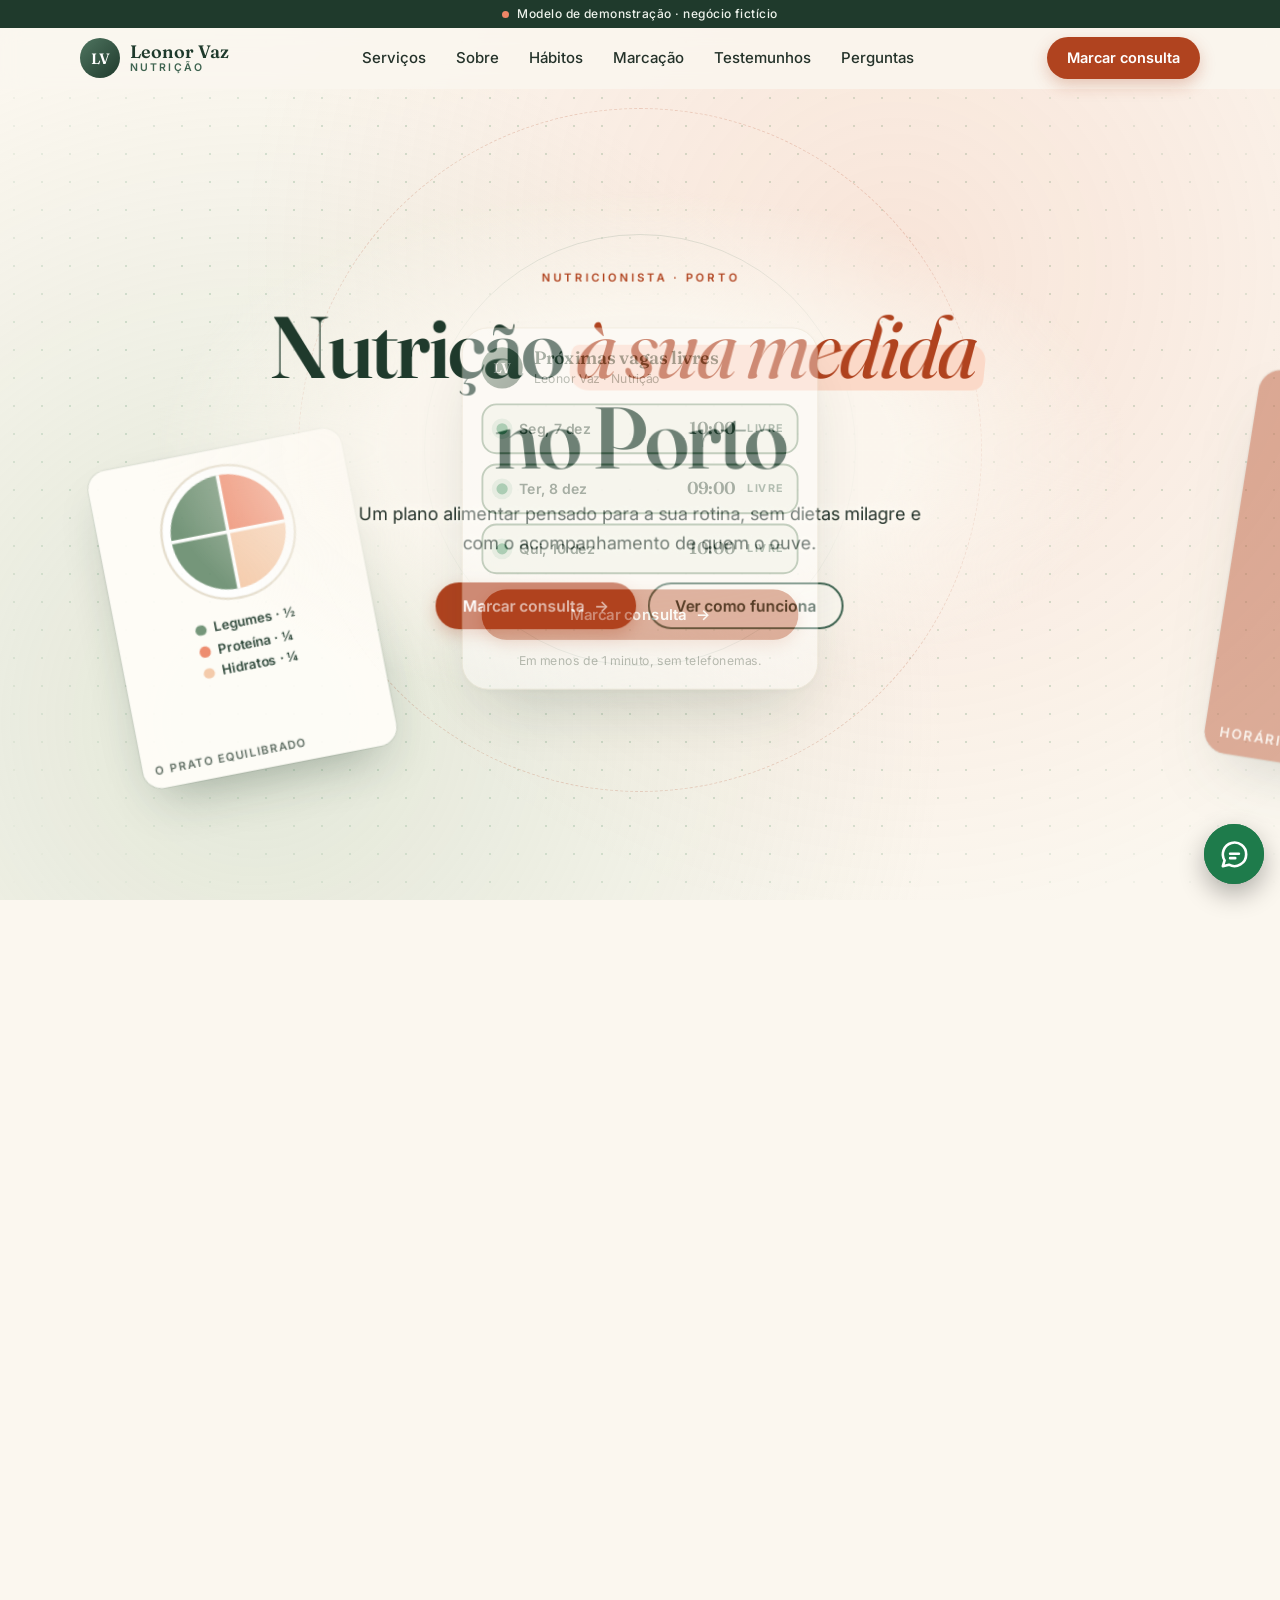
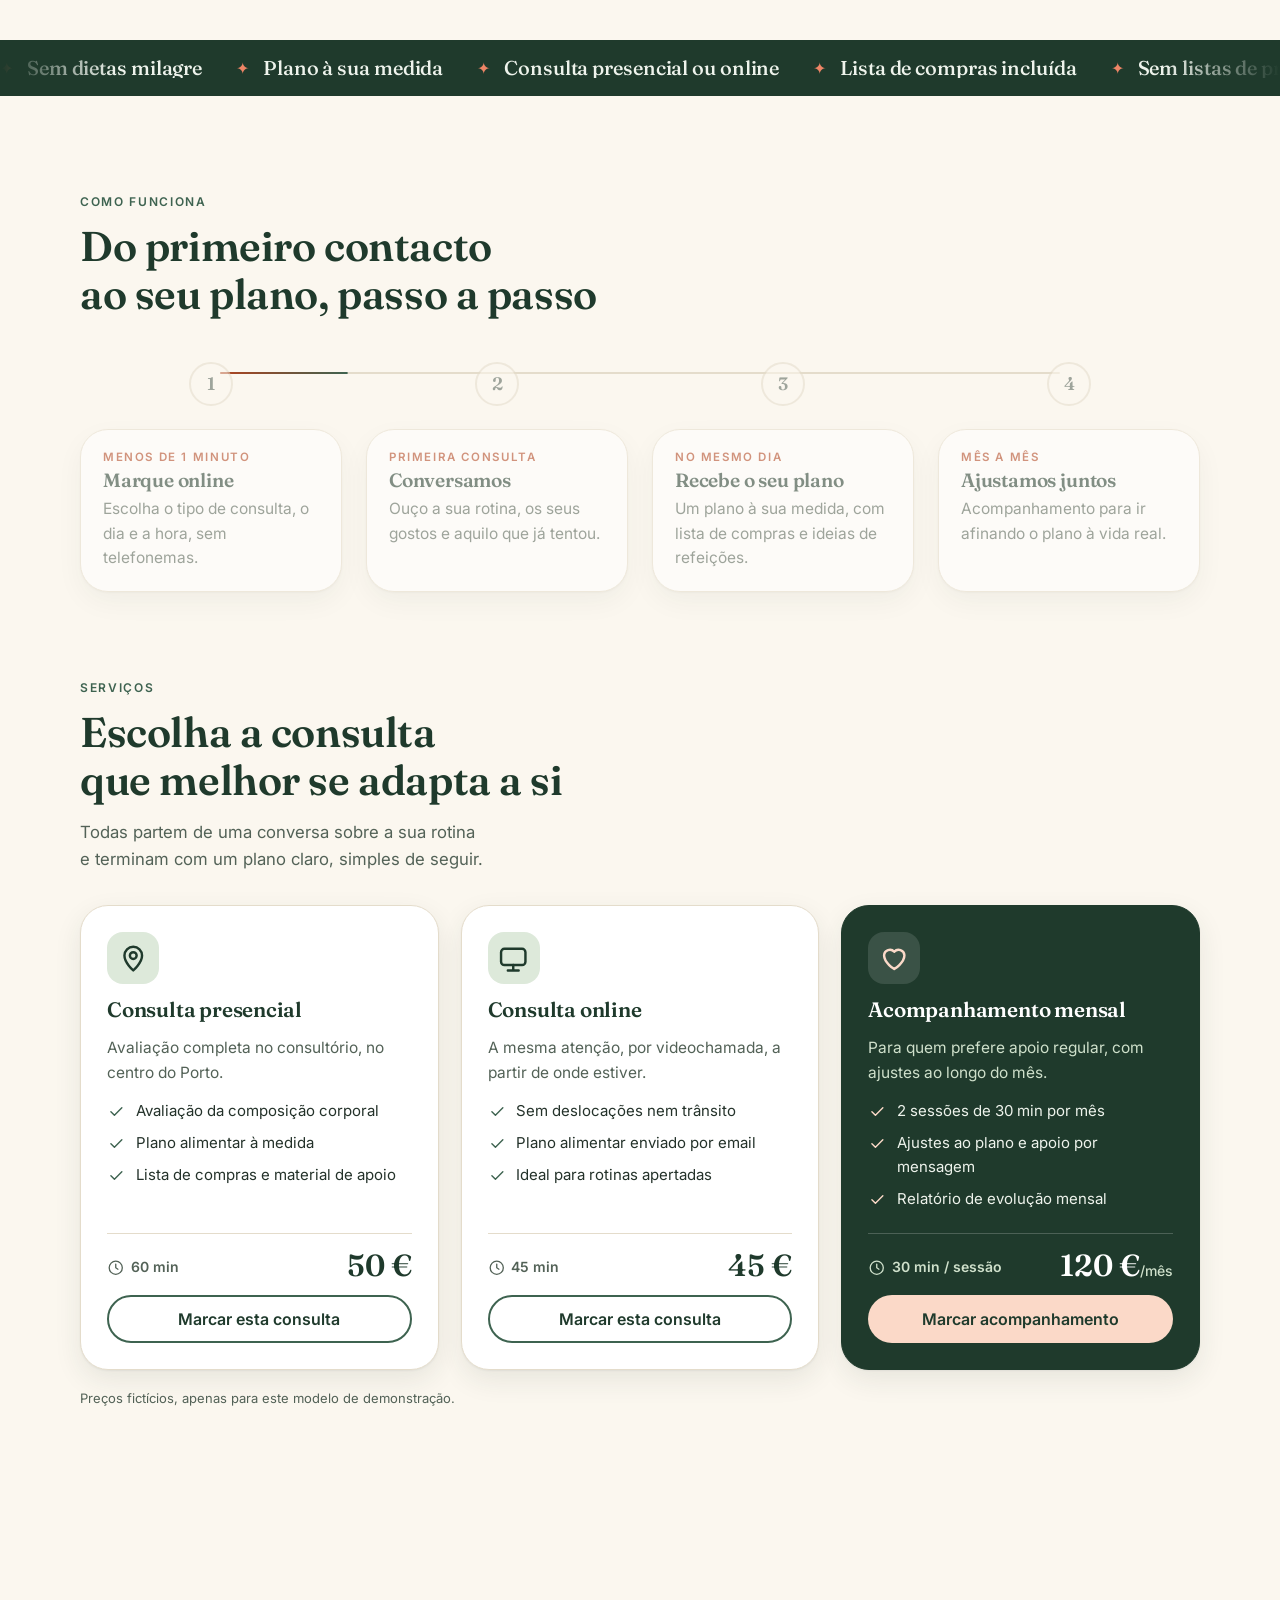
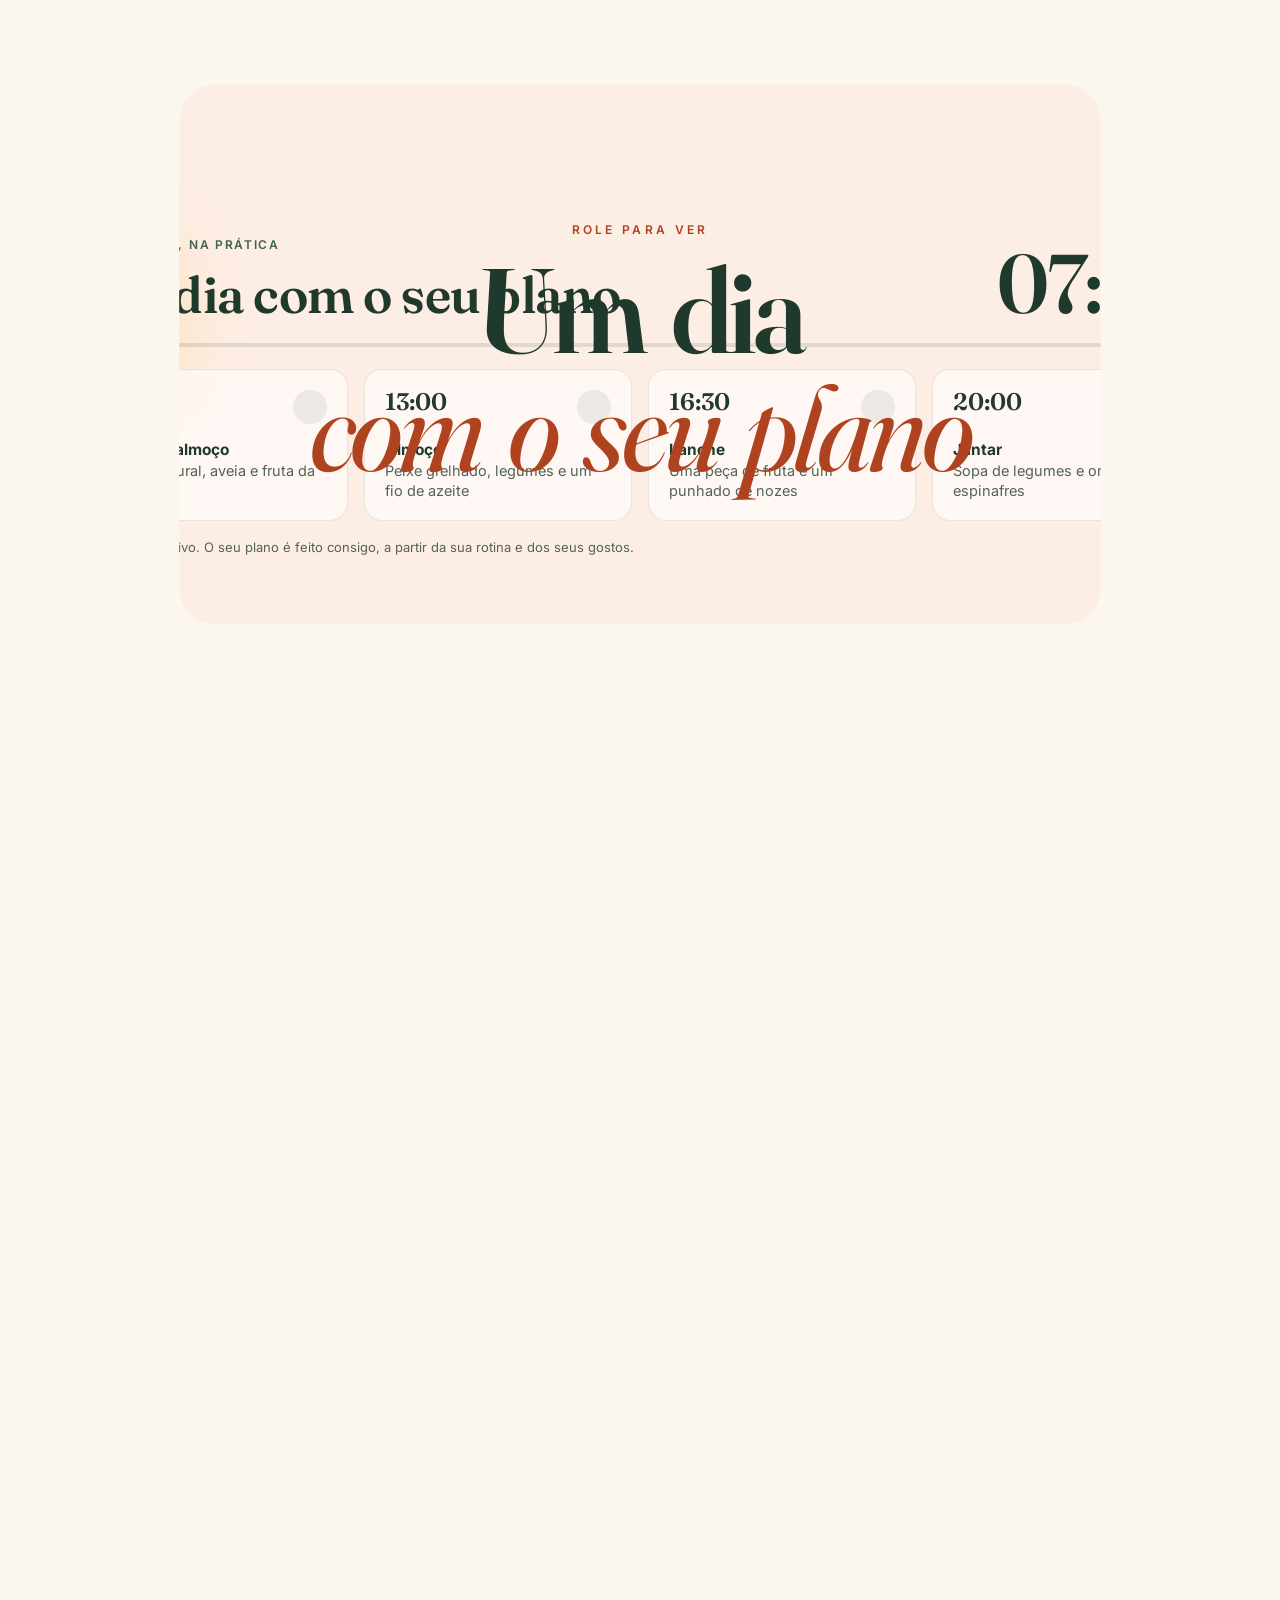
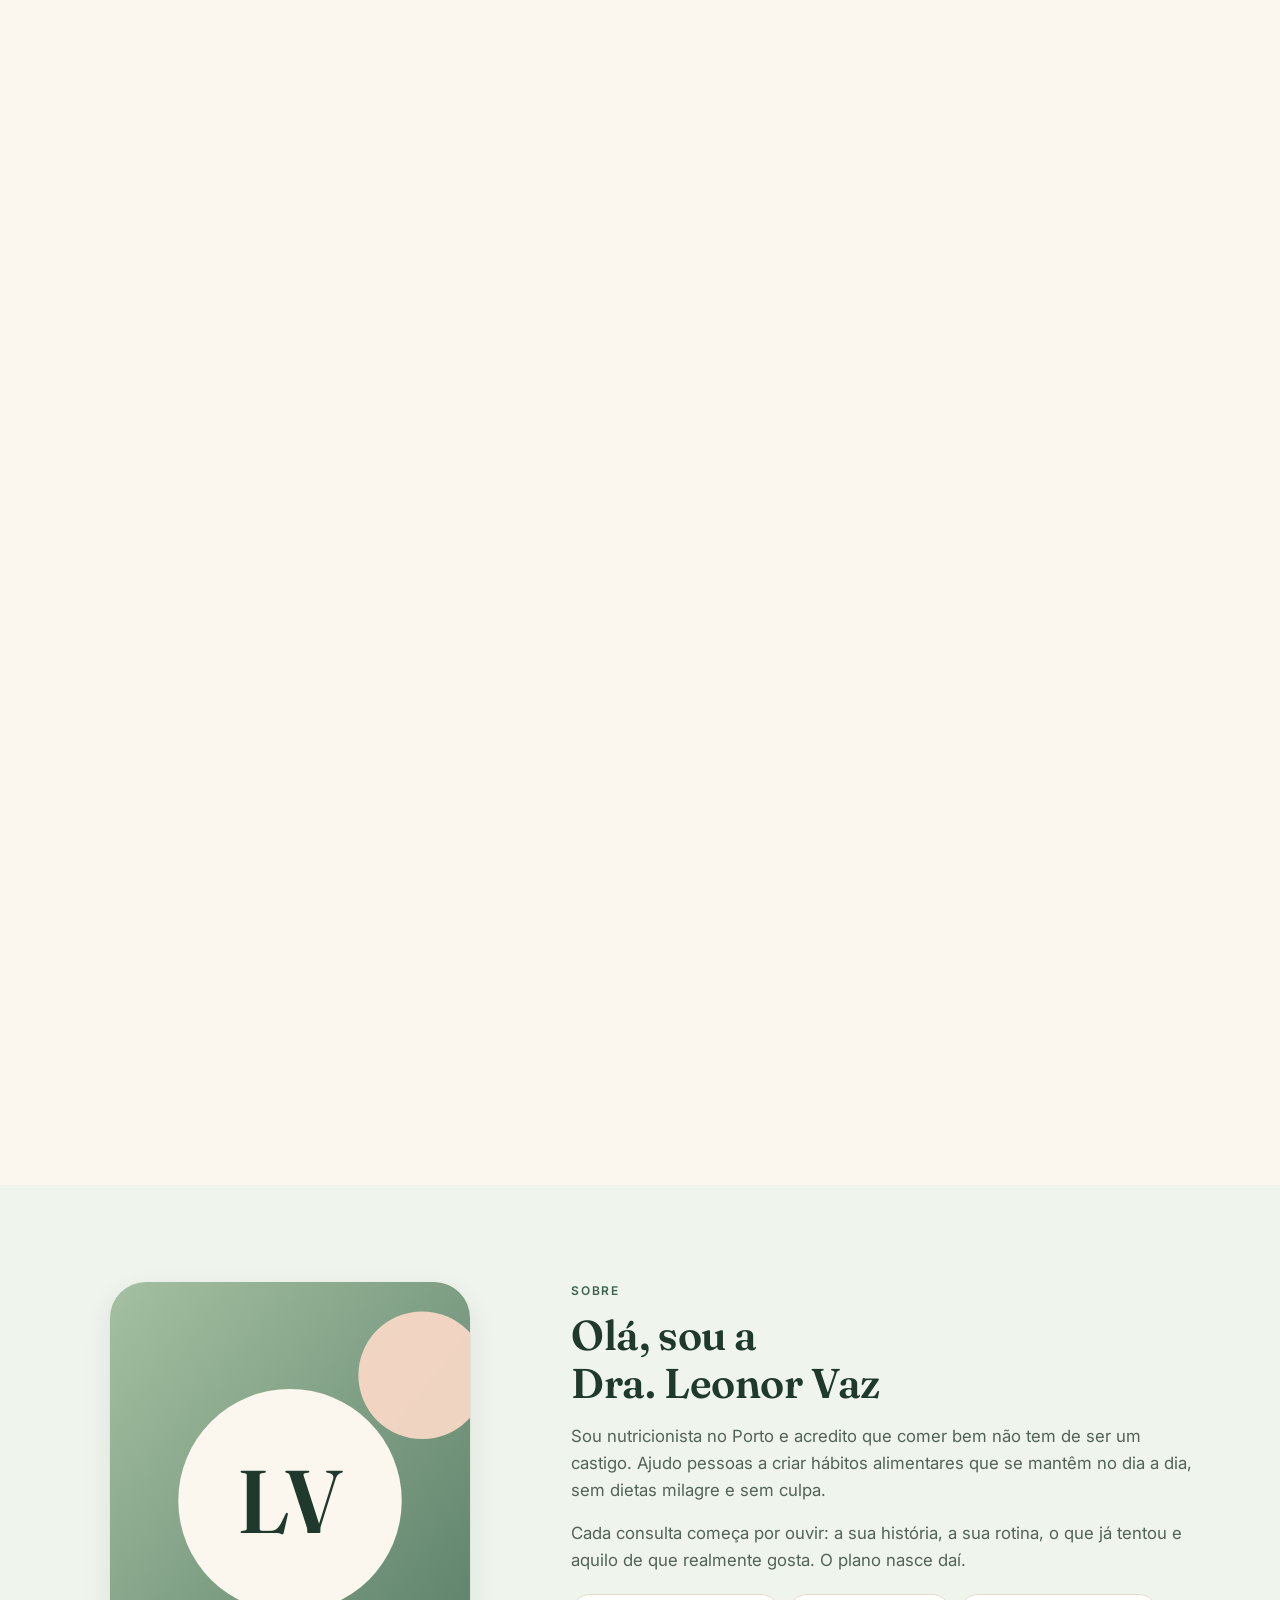
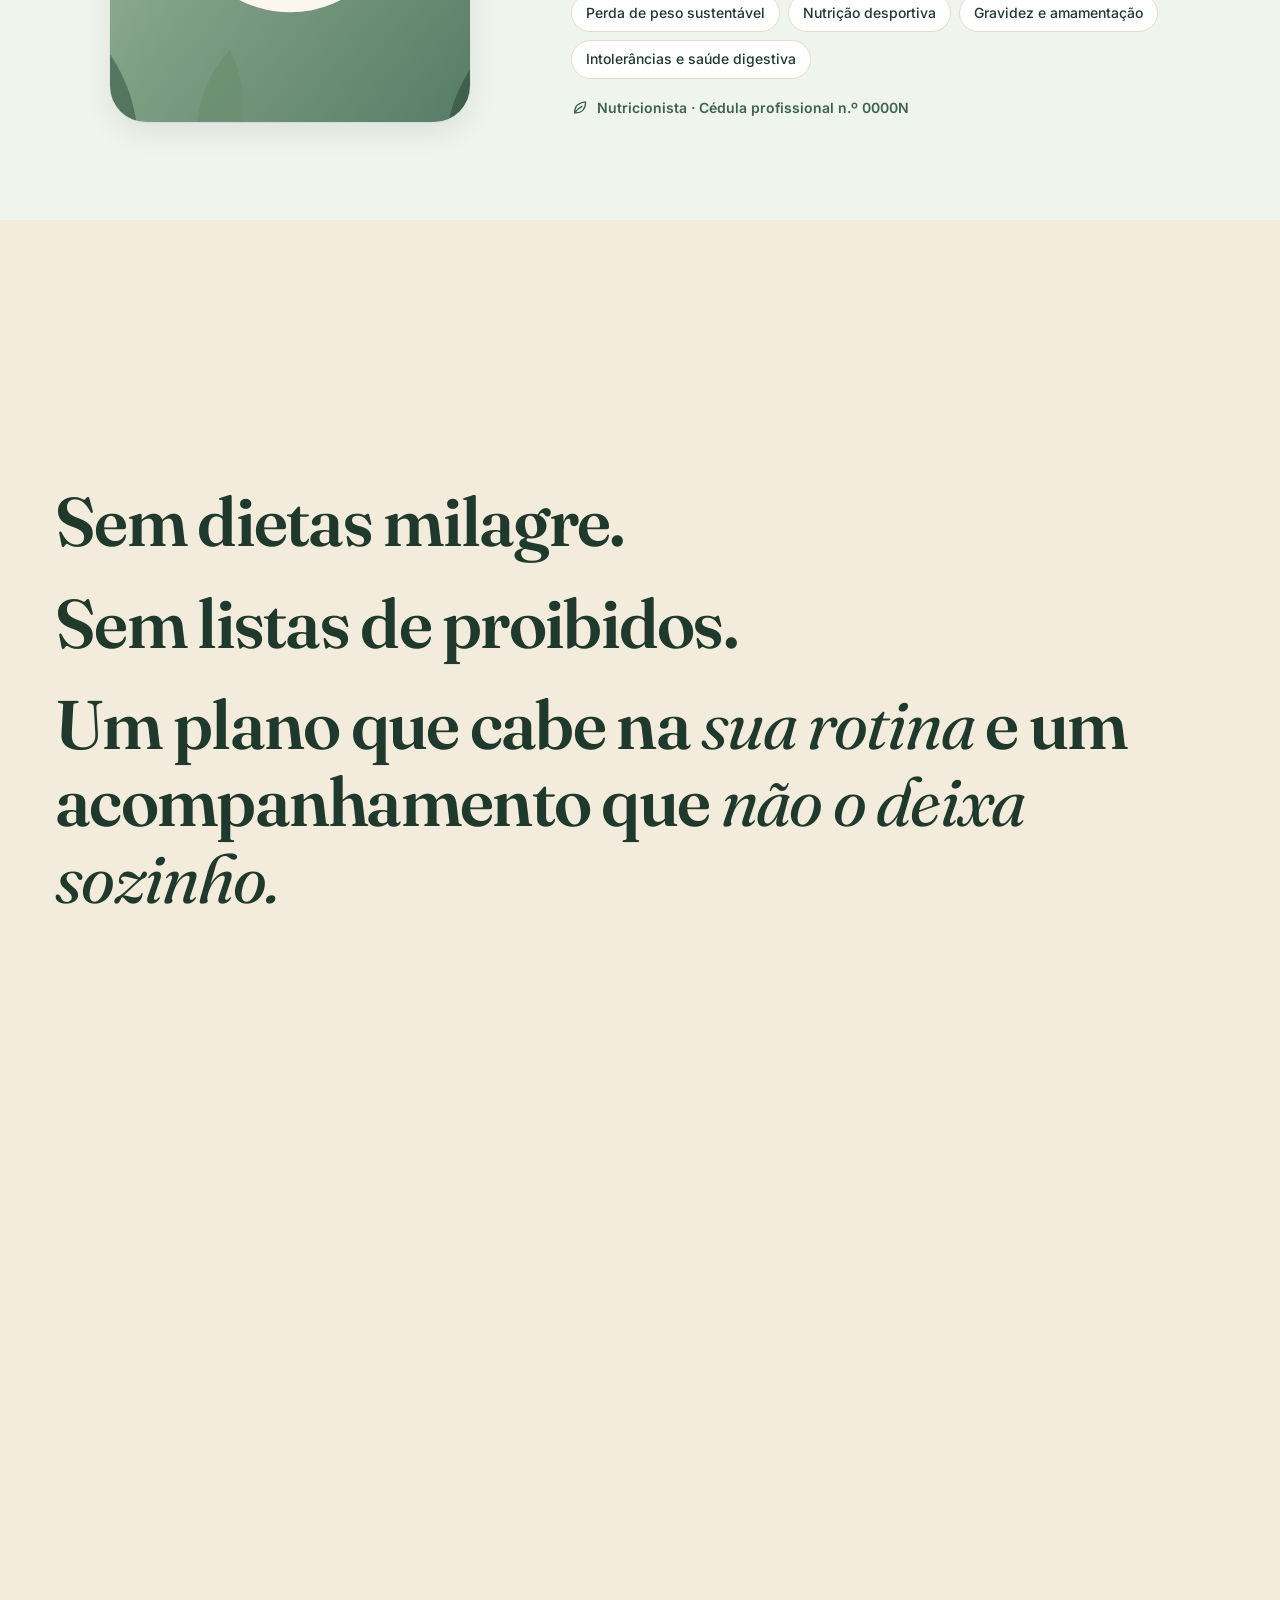
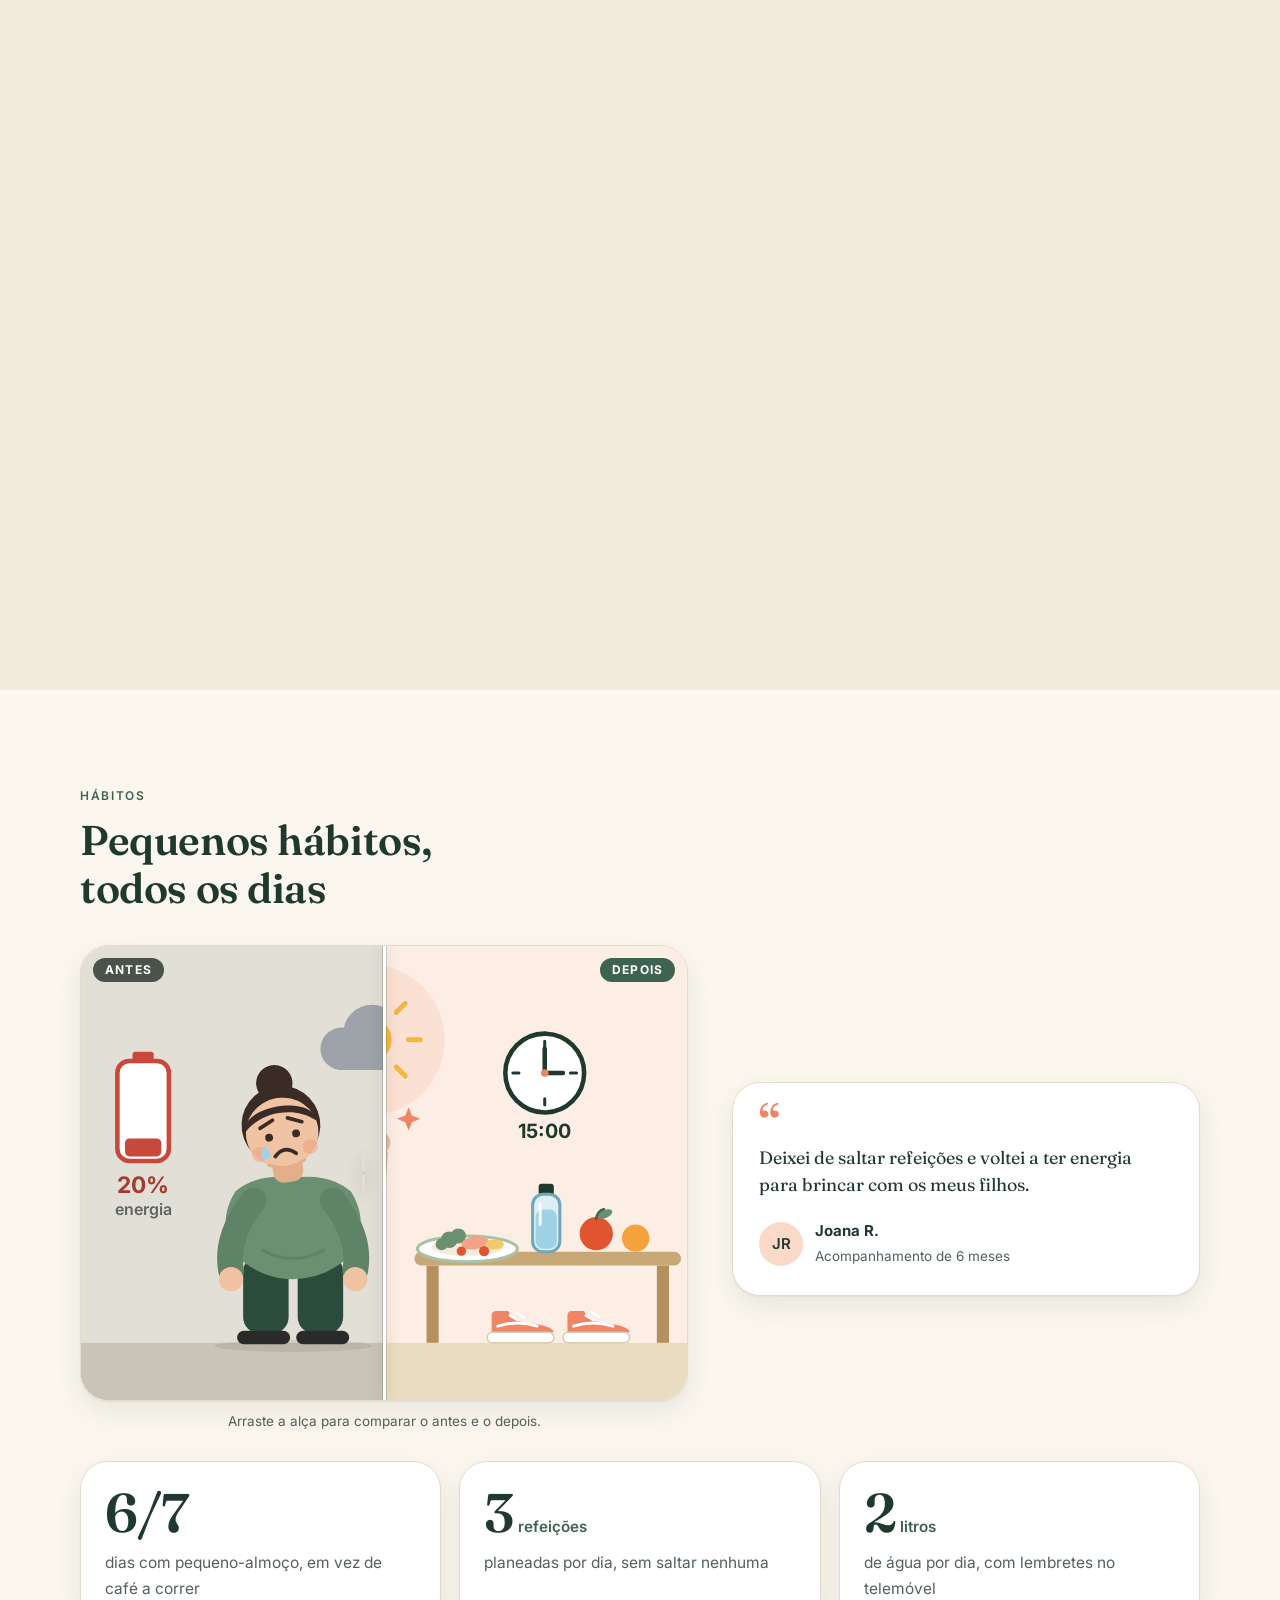
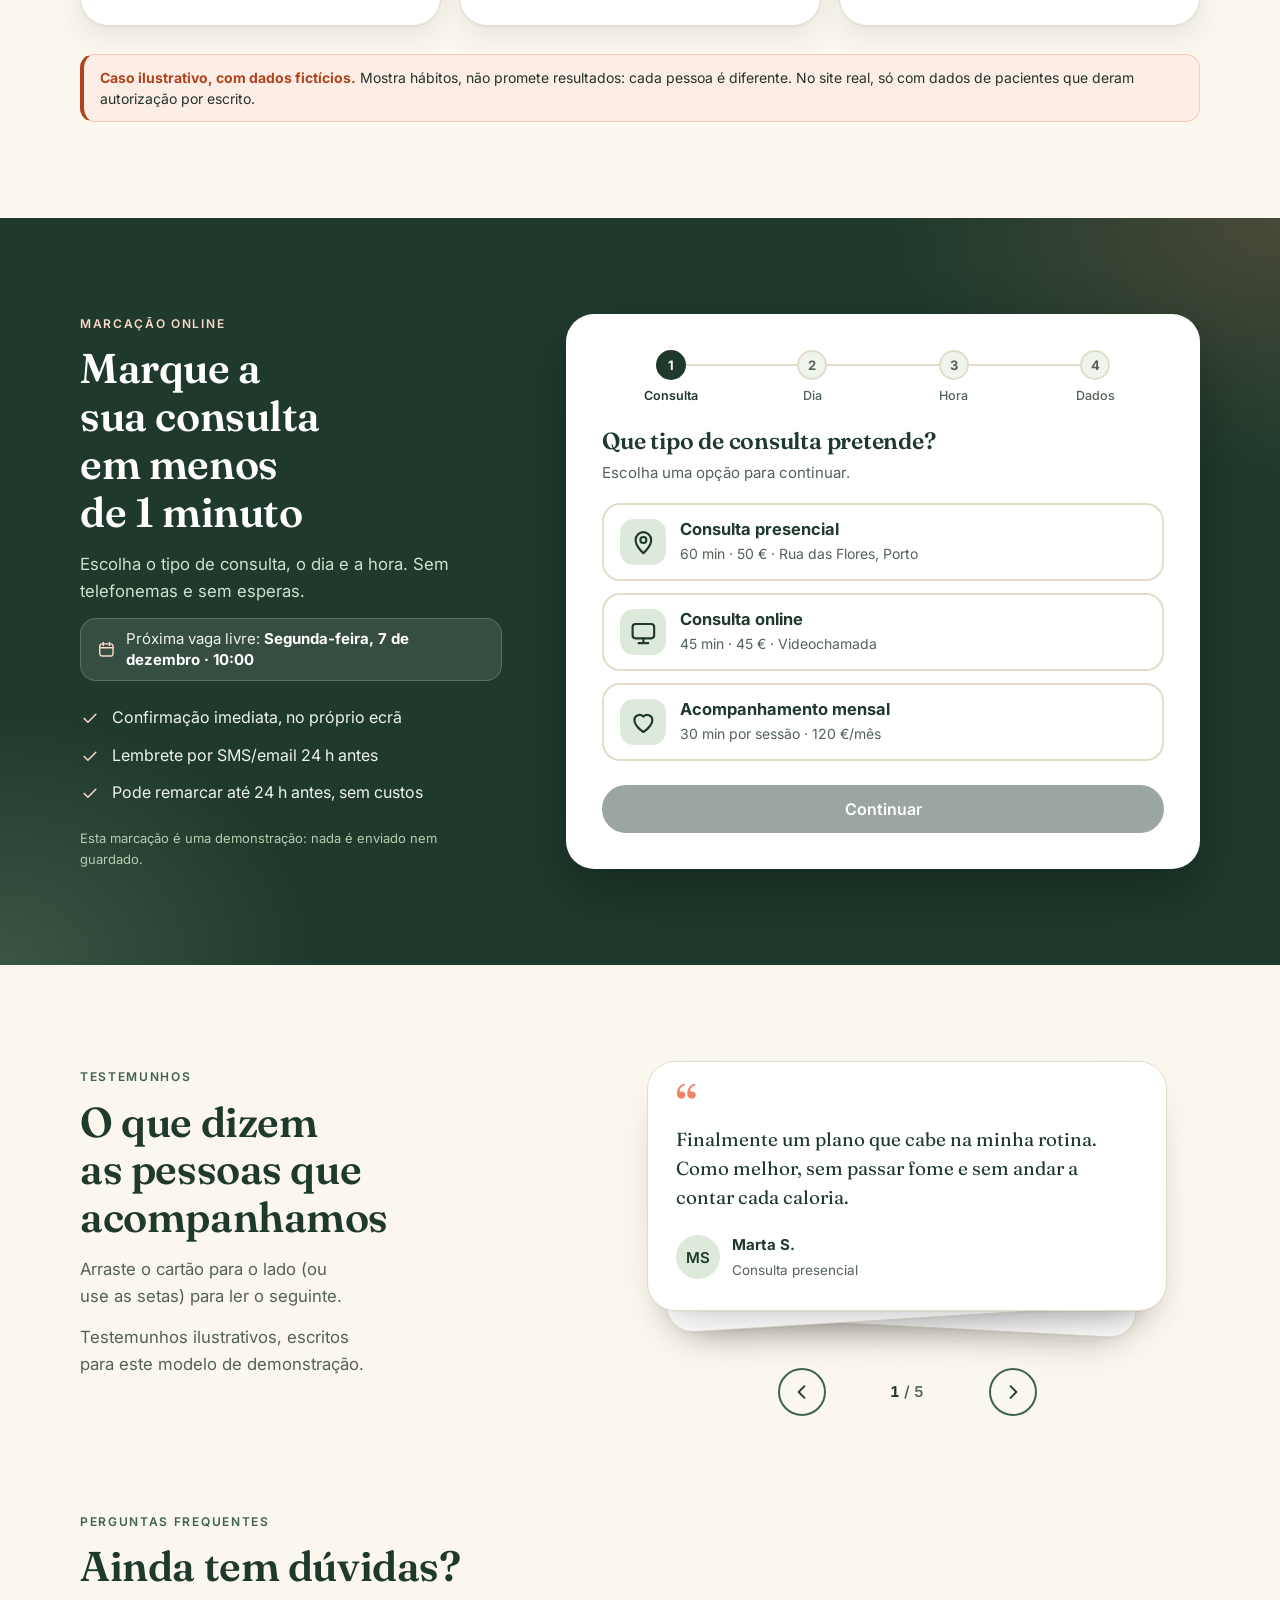
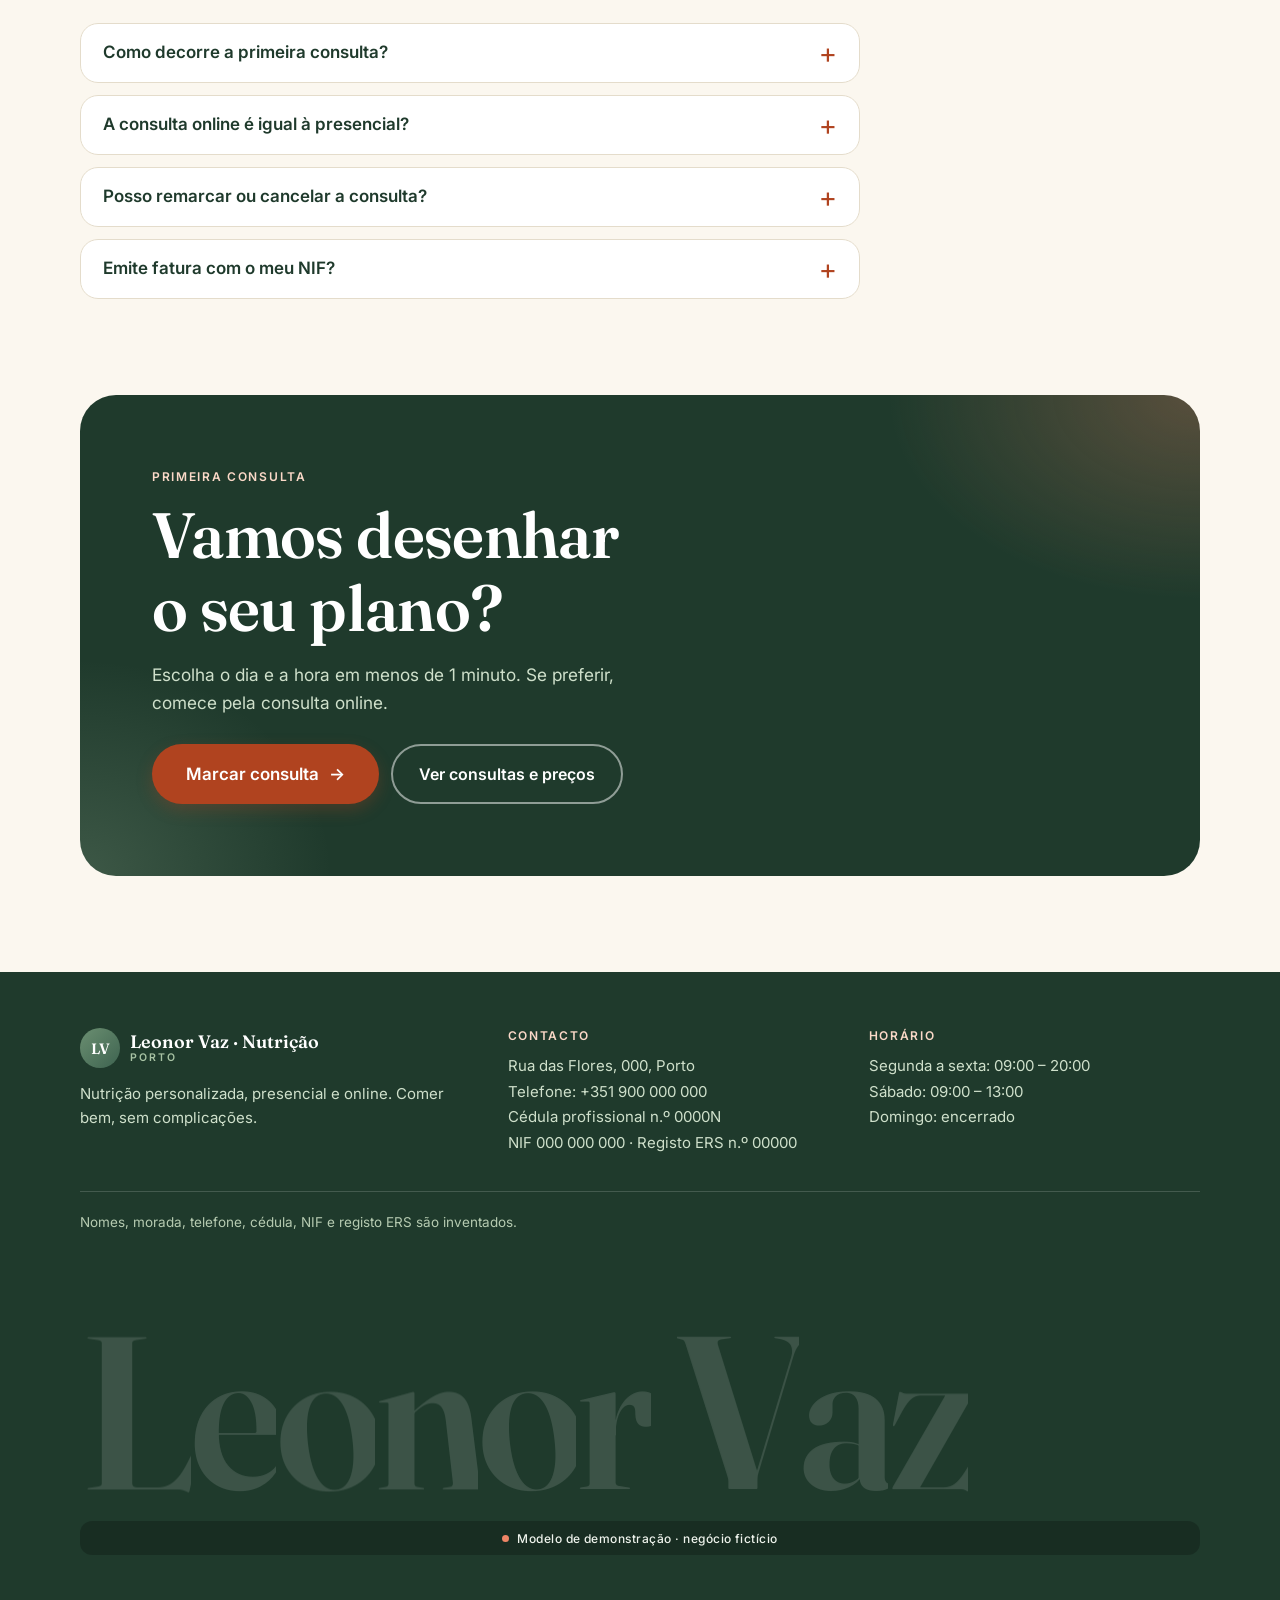
==== commit 84fab591: "Modelos v3: componentes React com movimento (nutri, psi, pastelaria) Co-Authored-By: Claude Opus 5.5" ====
--- a/nutricionista/index.html
+++ b/nutricionista/index.html
@@ -1,566 +1,596 @@
-<!doctype html>
-<html lang="pt-PT">
-<head><meta name="robots" content="noindex">
-<meta charset="utf-8">
-<meta name="viewport" content="width=device-width, initial-scale=1, viewport-fit=cover">
-<title>Leonor Vaz · Nutrição | Nutricionista no Porto (modelo de demonstração)</title>
-<meta name="description" content="Modelo de demonstração (versão com movimento): landing page com marcação online de consultas para um consultório de nutrição fictício no Porto.">
-<meta name="robots" content="noindex">
-<meta name="theme-color" content="#FBF7EF">
-<link rel="icon" href="data:image/svg+xml,%3Csvg xmlns=%27http://www.w3.org/2000/svg%27 viewBox=%270 0 32 32%27%3E%3Ccircle cx=%2716%27 cy=%2716%27 r=%2716%27 fill=%27%231F3A2C%27/%3E%3Cpath d=%27M9 23C9 14 14 9 24 8c0 10-5 15-14 15z%27 fill=%27%23EE8566%27/%3E%3C/svg%3E">
-<link rel="preconnect" href="https://fonts.googleapis.com">
-<link rel="preconnect" href="https://fonts.gstatic.com" crossorigin>
-<link href="https://fonts.googleapis.com/css2?family=Fraunces:ital,opsz,wght@0,9..144,400;0,9..144,600;1,9..144,400;1,9..144,600&family=Inter:wght@400;500;600;700&display=swap" rel="stylesheet">
-<script>
-/* Os estados "antes de aparecer" só valem com html.js-mov: sem JS, ou com
-   "reduzir movimento" no sistema, tudo aparece parado e legível. */
-if (!matchMedia('(prefers-reduced-motion: reduce)').matches) document.documentElement.classList.add('js-mov');
-</script>
-  <script defer src="./assets/index-BI-9saeq.js"></script>
-  <link rel="stylesheet" href="./assets/style-BYRZwdU9.css">
-</head>
-<body>
-
-<svg width="0" height="0" style="position:absolute" aria-hidden="true" focusable="false">
-  <symbol id="i-pin" viewBox="0 0 24 24"><path d="M12 21s-6.5-5.6-6.5-11a6.5 6.5 0 1 1 13 0C18.5 15.4 12 21 12 21z"/><circle cx="12" cy="10" r="2.5"/></symbol>
-  <symbol id="i-video" viewBox="0 0 24 24"><rect x="3" y="5" width="18" height="12" rx="2.5"/><path d="M8 21h8M12 17v4"/></symbol>
-  <symbol id="i-heart" viewBox="0 0 24 24"><path d="M12 20s-7.5-4.6-7.5-10.2A4.3 4.3 0 0 1 12 7.2a4.3 4.3 0 0 1 7.5 2.6C19.5 15.4 12 20 12 20z"/></symbol>
-  <symbol id="i-clock" viewBox="0 0 24 24"><circle cx="12" cy="12" r="9"/><path d="M12 7v5l3 2"/></symbol>
-  <symbol id="i-check" viewBox="0 0 24 24"><path d="M5 12.5l4.5 4.5L19 7.5"/></symbol>
-  <symbol id="i-cal" viewBox="0 0 24 24"><rect x="3.5" y="5" width="17" height="15.5" rx="3"/><path d="M8 3v4M16 3v4M3.5 10h17"/></symbol>
-  <symbol id="i-chat" viewBox="0 0 24 24"><path d="M20 12a8 8 0 0 1-11.8 7L4 20l1.2-4A8 8 0 1 1 20 12z"/><path d="M9 11.5h6M9 14.5h3.5"/></symbol>
-  <symbol id="i-leaf" viewBox="0 0 24 24"><path d="M5 19C5 10 10 5 20 4c0 10-5 15-14 15"/><path d="M5 19c3-4 6-7 10-9"/></symbol>
-</svg>
-
-<a class="skip" href="#conteudo">Saltar para o conteúdo</a>
-
-<div class="demo" role="note"><b aria-hidden="true"></b>Modelo de demonstração · negócio fictício</div>
-<header class="hdr" id="cab">
-  <div class="wrap">
-    <a class="brand" href="#topo" aria-label="Leonor Vaz · Nutrição, início">
-      <div class="av" aria-hidden="true">LV</div>
-      <span><span class="b1">Leonor Vaz</span><span class="b2">Nutrição</span></span>
-    </a>
-    <nav aria-label="Principal">
-      <ul class="nav-links">
-        <li><a href="#servicos">Serviços</a></li>
-        <li><a href="#sobre">Sobre</a></li>
-        <li><a href="#resultados">Resultados</a></li>
-        <li><a href="#marcar">Marcação</a></li>
-        <li><a href="#testemunhos">Testemunhos</a></li>
-        <li><a href="#faq">Perguntas</a></li>
-      </ul>
-    </nav>
-    <a class="btn btn-primary btn-sm" href="#marcar">Marcar consulta</a>
-  </div>
-  <div class="prog" id="prog" aria-hidden="true"></div>
-</header>
-
-<main id="conteudo">
-
-<!-- ABERTURA: o túnel (React) monta-se aqui -->
-<div id="tunel-raiz"></div>
-<noscript>
-  <section class="sec ns-hero">
-    <div class="wrap">
-      <h1>Nutrição <em>personalizada</em> no Porto</h1>
-      <p class="lead">Um plano alimentar pensado para a sua rotina, sem dietas milagre e com o acompanhamento de quem o ouve.</p>
-      <p style="margin-top:20px"><a class="btn btn-primary" href="#marcar">Marcar consulta</a></p>
-    </div>
-  </section>
-</noscript>
-
-<!-- COMO FUNCIONA -->
-<section class="sec" id="como">
-  <div class="wrap">
-    <div class="sec-head">
-      <p class="eyebrow" data-mov="sobe">Como funciona</p>
-      <h2 data-mov="linhas">Do primeiro contacto<br>ao seu plano, em três passos</h2>
-    </div>
-    <ol class="how" data-mov="cascata">
-      <li><span class="n" aria-hidden="true">1</span><h3>Marque online</h3><p>Escolha o tipo de consulta, o dia e a hora em menos de 1 minuto.</p></li>
-      <li><span class="n" aria-hidden="true">2</span><h3>Conversamos</h3><p>Ouço a sua rotina, os seus gostos e aquilo que já tentou.</p></li>
-      <li><span class="n" aria-hidden="true">3</span><h3>Segue o seu plano</h3><p>Recebe um plano à sua medida e o acompanhamento para o manter.</p></li>
-    </ol>
-  </div>
-</section>
-
-<!-- SERVIÇOS -->
-<section class="sec sec-top0" id="servicos">
-  <div class="wrap">
-    <div class="sec-head">
-      <p class="eyebrow" data-mov="sobe">Serviços</p>
-      <h2 data-mov="linhas">Escolha a consulta<br>que melhor se adapta a si</h2>
-      <p data-mov="sobe" style="--d:.15s">Todas partem de uma conversa sobre a sua rotina e terminam com um plano claro, simples de seguir.</p>
-    </div>
-    <div class="svc-grid" data-mov="cascata">
-      <article class="svc">
-        <div class="ico" aria-hidden="true"><svg class="ic"><use href="#i-pin"/></svg></div>
-        <h3>Consulta presencial</h3>
-        <p>Avaliação completa no consultório, no centro do Porto.</p>
-        <ul>
-          <li><svg class="ic" aria-hidden="true"><use href="#i-check"/></svg>Avaliação da composição corporal</li>
-          <li><svg class="ic" aria-hidden="true"><use href="#i-check"/></svg>Plano alimentar à medida</li>
-          <li><svg class="ic" aria-hidden="true"><use href="#i-check"/></svg>Lista de compras e material de apoio</li>
-        </ul>
-        <div class="svc-foot">
-          <div class="meta"><span class="dur"><svg class="ic" aria-hidden="true"><use href="#i-clock"/></svg>60 min</span><span class="price">50 €</span></div>
-          <a class="btn btn-ghost" href="#marcar" data-pick="presencial">Marcar esta consulta</a>
-        </div>
-      </article>
-      <article class="svc">
-        <div class="ico" aria-hidden="true"><svg class="ic"><use href="#i-video"/></svg></div>
-        <h3>Consulta online</h3>
-        <p>A mesma atenção, por videochamada, a partir de onde estiver.</p>
-        <ul>
-          <li><svg class="ic" aria-hidden="true"><use href="#i-check"/></svg>Sem deslocações nem trânsito</li>
-          <li><svg class="ic" aria-hidden="true"><use href="#i-check"/></svg>Plano alimentar enviado por email</li>
-          <li><svg class="ic" aria-hidden="true"><use href="#i-check"/></svg>Ideal para rotinas apertadas</li>
-        </ul>
-        <div class="svc-foot">
-          <div class="meta"><span class="dur"><svg class="ic" aria-hidden="true"><use href="#i-clock"/></svg>45 min</span><span class="price">45 €</span></div>
-          <a class="btn btn-ghost" href="#marcar" data-pick="online">Marcar esta consulta</a>
-        </div>
-      </article>
-      <article class="svc hl">
-        <div class="ico" aria-hidden="true"><svg class="ic"><use href="#i-heart"/></svg></div>
-        <h3>Acompanhamento mensal</h3>
-        <p>Para quem quer resultados que duram, com apoio ao longo do mês.</p>
-        <ul>
-          <li><svg class="ic" aria-hidden="true"><use href="#i-check"/></svg>2 sessões de 30 min por mês</li>
-          <li><svg class="ic" aria-hidden="true"><use href="#i-check"/></svg>Ajustes ao plano e apoio por mensagem</li>
-          <li><svg class="ic" aria-hidden="true"><use href="#i-check"/></svg>Relatório de evolução mensal</li>
-        </ul>
-        <div class="svc-foot">
-          <div class="meta"><span class="dur"><svg class="ic" aria-hidden="true"><use href="#i-clock"/></svg>30 min / sessão</span><span class="price">120 €<small>/mês</small></span></div>
-          <a class="btn btn-peach" href="#marcar" data-pick="mensal">Marcar o acompanhamento</a>
-        </div>
-      </article>
-    </div>
-    <p class="note">Preços fictícios, apenas para este modelo de demonstração.</p>
-  </div>
-</section>
-
-<!-- SOBRE -->
-<section class="sec about" id="sobre">
-  <div class="wrap about-grid">
-    <div class="portrait">
-      <svg viewBox="0 0 360 440" role="img" aria-label="Avatar com as iniciais LV" data-mov="par">
-        <defs><linearGradient id="gP" x1="0" y1="0" x2="1" y2="1"><stop offset="0" stop-color="#A8C3A4"/><stop offset="1" stop-color="#4F7560"/></linearGradient></defs>
-        <rect width="360" height="440" fill="url(#gP)"/>
-        <circle cx="296" cy="86" r="56" fill="#FBD9C8" opacity=".92"/>
-        <path d="M0 0C-34-46-34-112 0-160 34-112 34-46 0 0z" fill="#2C4C3B" opacity=".5" transform="translate(40 450) rotate(-18)"/>
-        <path d="M0 0C-34-46-34-112 0-160 34-112 34-46 0 0z" fill="#1F3A2C" opacity=".45" transform="translate(320 450) rotate(22)"/>
-        <path d="M0 0C-26-36-26-88 0-124 26-88 26-36 0 0z" fill="#6B8F71" opacity=".7" transform="translate(110 450) rotate(8)"/>
-        <circle cx="180" cy="196" r="98" fill="#FBF7EF"/>
-        <text x="180" y="224" text-anchor="middle" font-family="Fraunces,Georgia,serif" font-size="78" font-weight="600" fill="#1F3A2C">LV</text>
-      </svg>
-    </div>
-    <div>
-      <p class="eyebrow" data-mov="sobe">Sobre</p>
-      <h2 data-mov="linhas">Olá, sou a<br>Dra. Leonor Vaz</h2>
-      <p class="t" data-mov="sobe" style="--d:.1s">Sou nutricionista no Porto e acredito que comer bem não tem de ser um castigo. Ajudo pessoas a criar hábitos alimentares que se mantêm no dia a dia, sem dietas milagre e sem culpa.</p>
-      <p class="t" data-mov="sobe" style="--d:.2s">Cada consulta começa por ouvir: a sua história, a sua rotina, o que já tentou e aquilo de que realmente gosta. O plano nasce daí.</p>
-      <ul class="chips" aria-label="Áreas de atuação" data-mov="cascata">
-        <li>Perda de peso sustentável</li>
-        <li>Nutrição desportiva</li>
-        <li>Gravidez e amamentação</li>
-        <li>Intolerâncias e saúde digestiva</li>
-      </ul>
-      <p class="cred" data-mov="sobe" style="--d:.2s"><svg class="ic" aria-hidden="true"><use href="#i-leaf"/></svg>Nutricionista · Cédula profissional n.º 0000N</p>
-    </div>
-  </div>
-</section>
-
-<!-- MANIFESTO: acende palavra a palavra com o scroll -->
-<section class="manifesto" id="manifesto" aria-label="Manifesto">
-  <div class="manifesto-palco">
-    <p class="manifesto-txt" id="manifesto-txt"><span class="frase">Sem dietas milagre.</span> <span class="frase">Sem listas de proibidos.</span> <span class="frase">Um plano que cabe na <em class="mm">sua rotina</em> e um acompanhamento que <em class="mm v">não o deixa sozinho.</em></span></p>
-  </div>
-</section>
-
-<!-- RESULTADOS: antes/depois com ilustrações (nada de fotografias nem pessoas reais) -->
-<section class="sec res" id="resultados">
-  <div class="wrap">
-    <div class="sec-head">
-      <p class="eyebrow" data-mov="sobe">Resultados</p>
-      <h2 data-mov="linhas">Resultados que se veem<br>e se sentem</h2>
-    </div>
-    <div class="res-grid">
-      <figure class="res-cmp" data-mov="sobe">
-        <div class="cmp-box" id="cmp">
-          <!-- ANTES: fica por cima e é cortada pela alça (clip-path) -->
-          <div class="cmp-cam cmp-antes">
-            <svg viewBox="0 0 400 300" preserveAspectRatio="xMidYMid slice" role="img" aria-label="Antes: às 15:00, prato vazio e café, sacos de fast-food, energia a 20%, uma nuvem cinzenta e a personagem cansada, de ombros caídos.">
-              <rect width="400" height="300" fill="#E2DFD7"/>
-              <rect y="262" width="400" height="38" fill="#C9C4B8"/>
-              <g fill="#9DA3A8"><circle cx="172" cy="68" r="14"/><circle cx="192" cy="58" r="19"/><circle cx="212" cy="68" r="13"/><rect x="164" y="66" width="56" height="16" rx="8"/></g>
-              <rect x="34" y="70" width="14" height="6" rx="2" fill="#C8483A"/>
-              <rect x="24" y="76" width="34" height="66" rx="8" fill="#fff" stroke="#C8483A" stroke-width="3"/>
-              <rect x="29" y="127.2" width="24" height="11.8" rx="3" fill="#C8483A"/>
-              <text x="41" y="163" text-anchor="middle" font-size="15" font-weight="700" fill="#A63A2D">20%</text>
-              <text x="41" y="178" text-anchor="middle" font-size="10.5" font-weight="600" fill="#5F655F">energia</text>
-              <circle cx="306" cy="84" r="26" fill="#F2EFE8" stroke="#5A625C" stroke-width="3"/>
-              <path d="M306 63v4M306 101v4M285 84h4M323 84h4" stroke="#5A625C" stroke-width="2" stroke-linecap="round"/>
-              <path d="M306 84h12M306 84V68" stroke="#3A423C" stroke-width="3" stroke-linecap="round"/>
-              <circle cx="306" cy="84" r="2.5" fill="#3A423C"/>
-              <text x="306" y="127" text-anchor="middle" font-size="13" font-weight="700" fill="#4A524C">15:00</text>
-              <rect x="228" y="211" width="8" height="51" fill="#9C9484"/><rect x="380" y="211" width="8" height="51" fill="#9C9484"/>
-              <rect x="220" y="202" width="176" height="9" rx="4.5" fill="#B3AA98"/>
-              <ellipse cx="250" cy="200" rx="27" ry="6.5" fill="#F6F4EE" stroke="#C2BCAE" stroke-width="1.5"/>
-              <ellipse cx="250" cy="199.5" rx="17" ry="3.6" fill="none" stroke="#DDD8CC"/>
-              <g fill="#B89066"><circle cx="243" cy="199.5" r="1.4"/><circle cx="255" cy="200.5" r="1.4"/><circle cx="259" cy="198.8" r="1.1"/></g>
-              <path d="M290 174q-4-6 0-10M298 174q-4-6 0-10" fill="none" stroke="#A9A69E" stroke-width="2" stroke-linecap="round"/>
-              <path d="M308 187q9 0 9 7t-9 7" fill="none" stroke="#B8B2A5" stroke-width="3"/>
-              <rect x="286" y="181" width="22" height="21" rx="5" fill="#fff" stroke="#B8B2A5" stroke-width="1.5"/>
-              <ellipse cx="297" cy="181.5" rx="11" ry="3" fill="#6B4A36"/>
-              <path d="M324 202L328 174H350L352 202Z" fill="#C99A63"/>
-              <path d="M326 175l5-8 5 6 5-7 5 9z" fill="#B58552"/>
-              <rect x="326" y="188" width="24" height="6" fill="#C0452F"/>
-              <path d="M344 202L348 170H372L376 202Z" fill="#D9AA72"/>
-              <path d="M346 171l5-9 6 6 5-8 6 9z" fill="#C28F5B"/>
-              <rect x="346" y="186" width="28" height="7" fill="#C0452F"/>
-              <path d="M379 202L381 178H393L395 202Z" fill="#fff" stroke="#B8B2A5" stroke-width="1.2"/>
-              <rect x="379.5" y="174" width="14" height="4" rx="2" fill="#7D7A72"/>
-              <path d="M386 174L389 162L394 160" fill="none" stroke="#C0452F" stroke-width="2.2" stroke-linecap="round"/>
-              <path d="M281 254L314 249V262L281 259Z" fill="#fff" stroke="#B8B2A5" stroke-width="1.5"/>
-              <path d="M294 252L303 251V261L294 260Z" fill="#C0452F"/>
-              <ellipse cx="314" cy="255.5" rx="3" ry="6.5" fill="#E5E1D8" stroke="#B8B2A5"/>
-              <circle cx="350" cy="255" r="7" fill="#F6F4EE" stroke="#C2BCAE" stroke-width="1.5"/>
-              <ellipse cx="140" cy="264" rx="52" ry="4" fill="#000" opacity=".08"/>
-              <rect x="107" y="204" width="30" height="52" rx="11" fill="#2C4C3B"/><rect x="143" y="204" width="30" height="52" rx="11" fill="#2C4C3B"/>
-              <rect x="103" y="254" width="35" height="9" rx="4.5" fill="#2A2A2A"/><rect x="142" y="254" width="35" height="9" rx="4.5" fill="#2A2A2A"/>
-              <path d="M104 206Q88 184 102 162Q116 150 140 153Q164 150 178 162Q192 184 176 206Q160 220 140 220Q120 220 104 206Z" fill="#6B8F71"/>
-              <path d="M120 201Q140 212 160 201" fill="none" stroke="#5F8366" stroke-width="2.2" stroke-linecap="round"/>
-              <path d="M114 168Q95 192 99 214M166 168Q185 192 181 214" fill="none" stroke="#5F8366" stroke-width="17" stroke-linecap="round"/>
-              <circle cx="99" cy="220" r="8" fill="#F0C3A3"/><circle cx="181" cy="220" r="8" fill="#F0C3A3"/>
-              <g transform="translate(-4 10) rotate(-9 140 134)">
-                <rect x="130" y="124" width="20" height="22" rx="7" fill="#E3AE8A"/>
-                <circle cx="140" cy="80" r="12" fill="#3B2B26"/>
-                <circle cx="140" cy="108" r="26" fill="#3B2B26"/>
-                <ellipse cx="140" cy="113" rx="24" ry="23" fill="#F0C3A3"/>
-                <path d="M116 109C116 91 164 91 164 109C156 102 148 100 140 100C132 100 124 102 116 109Z" fill="#3B2B26"/>
-                <path d="M128 133Q140 139 152 133" fill="none" stroke="#E3AE8A" stroke-width="2" stroke-linecap="round"/>
-                <g fill="#EE8566" opacity=".3"><circle cx="123" cy="125" r="5"/><circle cx="157" cy="125" r="5"/></g>
-                <path d="M126 108L135 104M154 108L145 104" stroke="#3B2B26" stroke-width="2.4" stroke-linecap="round"/>
-                <circle cx="131" cy="115" r="2.6" fill="#3B2B26"/><circle cx="149" cy="115" r="2.6" fill="#3B2B26"/>
-                <path d="M127 120q-3 4-3 6a3 3 0 0 0 6 0q0-2-3-6z" fill="#9FD2E4"/>
-                <path d="M133 128Q140 121 147 128" fill="none" stroke="#3B2B26" stroke-width="2.4" stroke-linecap="round"/>
-              </g>
-            </svg>
-            <span class="cmp-tag">Antes</span>
-          </div>
-          <!-- DEPOIS: por baixo, aparece à medida que a alça recua -->
-          <div class="cmp-cam cmp-depois">
-            <svg viewBox="0 0 400 300" preserveAspectRatio="xMidYMid slice" role="img" aria-label="Depois: às 15:00, prato equilibrado e colorido, garrafa de água, ténis de caminhada, energia a 90%, sol e a personagem sorridente e direita.">
-              <rect width="400" height="300" fill="#FDEEE5"/>
-              <rect y="262" width="400" height="38" fill="#EADCC0"/>
-              <circle cx="190" cy="62" r="50" fill="#FBD9C8" opacity=".6"/>
-              <circle cx="190" cy="62" r="15" fill="#F5B63E"/>
-              <path d="M190 28v8M190 88v8M156 62h8M216 62h8M166 38l6 6M208 80l6 6M214 38l-6 6M172 80l-6 6" fill="none" stroke="#F5B63E" stroke-width="3.2" stroke-linecap="round"/>
-              <rect x="34" y="70" width="14" height="6" rx="2" fill="#2E8B57"/>
-              <rect x="24" y="76" width="34" height="66" rx="8" fill="#fff" stroke="#2E8B57" stroke-width="3"/>
-              <rect x="29" y="86" width="24" height="53" rx="3" fill="#2E8B57"/>
-              <text x="41" y="163" text-anchor="middle" font-size="15" font-weight="700" fill="#1F6B42">90%</text>
-              <text x="41" y="178" text-anchor="middle" font-size="10.5" font-weight="600" fill="#536257">energia</text>
-              <circle cx="306" cy="84" r="26" fill="#fff" stroke="#1F3A2C" stroke-width="3"/>
-              <path d="M306 63v4M306 101v4M285 84h4M323 84h4" stroke="#1F3A2C" stroke-width="2" stroke-linecap="round"/>
-              <path d="M306 84h12M306 84V68" stroke="#1F3A2C" stroke-width="3" stroke-linecap="round"/>
-              <circle cx="306" cy="84" r="2.5" fill="#EE8566"/>
-              <text x="306" y="127" text-anchor="middle" font-size="13" font-weight="700" fill="#1F3A2C">15:00</text>
-              <rect x="228" y="211" width="8" height="51" fill="#B58F5E"/><rect x="380" y="211" width="8" height="51" fill="#B58F5E"/>
-              <rect x="220" y="202" width="176" height="9" rx="4.5" fill="#C9A878"/>
-              <ellipse cx="255" cy="200" rx="33" ry="8.5" fill="#fff" stroke="#A8C3A4" stroke-width="2"/>
-              <ellipse cx="255" cy="199" rx="24" ry="5.6" fill="#F3ECDD"/>
-              <g fill="#6B8F71"><circle cx="243" cy="194" r="5.5"/><circle cx="249" cy="191.5" r="5"/><circle cx="238" cy="197" r="4"/></g>
-              <ellipse cx="260" cy="196" rx="9" ry="4.3" fill="#F2A488" transform="rotate(-8 260 196)"/>
-              <ellipse cx="273" cy="197" rx="6" ry="3.4" fill="#F3C969"/>
-              <circle cx="266" cy="201.5" r="3.4" fill="#E0552F"/><circle cx="251" cy="201.5" r="3.1" fill="#E0552F"/>
-              <rect x="302" y="157" width="10" height="8" rx="2" fill="#1F3A2C"/>
-              <rect x="298" y="164" width="18" height="38" rx="7" fill="#DCEFF5" stroke="#6FA7BC" stroke-width="2"/>
-              <rect x="300" y="174" width="14" height="26" rx="5" fill="#9FD2E4"/>
-              <path d="M303 170v14" stroke="#fff" stroke-width="2" stroke-linecap="round" opacity=".85"/>
-              <circle cx="340" cy="190" r="11" fill="#E0552F"/>
-              <path d="M340 180q1-5 5-6" fill="none" stroke="#3E6350" stroke-width="2" stroke-linecap="round"/>
-              <ellipse cx="346" cy="177" rx="5" ry="2.6" fill="#6B8F71" transform="rotate(-25 346 177)"/>
-              <circle cx="366" cy="193" r="9" fill="#F4A23C"/>
-              <g transform="translate(268 240)"><path d="M3 15V4Q3 1 6 1H14Q16 7 22 8L34 10Q44 12 44 15Z" fill="#EE8566"/><rect y="15" width="44" height="7" rx="3.5" fill="#fff" stroke="#D9CBB0"/><path d="M7 11Q20 7 33 11" fill="none" stroke="#fff" stroke-width="2" stroke-linecap="round"/><path d="M15 4l5 3M19 2l5 3" stroke="#fff" stroke-width="1.6" stroke-linecap="round"/></g>
-              <g transform="translate(318 240)"><path d="M3 15V4Q3 1 6 1H14Q16 7 22 8L34 10Q44 12 44 15Z" fill="#EE8566"/><rect y="15" width="44" height="7" rx="3.5" fill="#fff" stroke="#D9CBB0"/><path d="M7 11Q20 7 33 11" fill="none" stroke="#fff" stroke-width="2" stroke-linecap="round"/><path d="M15 4l5 3M19 2l5 3" stroke="#fff" stroke-width="1.6" stroke-linecap="round"/></g>
-              <ellipse cx="140" cy="264" rx="44" ry="4" fill="#000" opacity=".08"/>
-              <path d="M118 190H140Q142 214 138 230Q136 244 136 256H123Q123 244 120 230Q116 212 118 190Z" fill="#2C4C3B"/>
-              <path d="M162 190H140Q138 214 142 230Q144 244 144 256H157Q157 244 160 230Q164 212 162 190Z" fill="#2C4C3B"/>
-              <path d="M121 196Q119 214 123 230Q125 244 126 252M159 196Q161 214 157 230Q155 244 154 252" fill="none" stroke="#EE8566" stroke-width="2" stroke-linecap="round"/>
-              <rect x="113" y="254" width="27" height="9" rx="4.5" fill="#2A2A2A"/><rect x="140" y="254" width="27" height="9" rx="4.5" fill="#2A2A2A"/>
-              <rect x="177" y="250" width="5" height="12" rx="2" fill="#EE8566"/><rect x="182" y="254.5" width="10" height="3" fill="#1F3A2C"/><rect x="192" y="250" width="5" height="12" rx="2" fill="#EE8566"/>
-              <path d="M106 158Q106 146 122 144H158Q174 146 174 158L160 188H120Z" fill="#F0C3A3"/>
-              <rect x="118" y="188" width="44" height="8" rx="4" fill="#1F3A2C"/>
-              <path d="M134 183.5h12M140 180V187" stroke="#E3AE8A" stroke-width="1.6" stroke-linecap="round"/>
-              <g fill="none" stroke="#EBB899" stroke-linecap="round" stroke-linejoin="round">
-                <path d="M114 155L98 177L117 196" stroke-width="13"/>
-                <path d="M166 155L194 165" stroke-width="15"/>
-                <path d="M194 165L196 137" stroke-width="13"/>
-              </g>
-              <circle cx="113" cy="156" r="8.5" fill="#EBB899"/><circle cx="167" cy="156" r="9" fill="#EBB899"/>
-              <ellipse cx="184" cy="157" rx="9" ry="7" transform="rotate(20 184 157)" fill="#EBB899"/>
-              <path d="M176 156Q184 148 194 157" fill="none" stroke="#E3AE8A" stroke-width="2" stroke-linecap="round"/>
-              <circle cx="196" cy="130" r="8" fill="#EBB899"/><path d="M191.5 129h9" stroke="#E3AE8A" stroke-width="1.6" stroke-linecap="round"/>
-              <circle cx="117" cy="196" r="6.5" fill="#EBB899"/>
-              <path d="M118 146H125Q128 160 140 160Q152 160 155 146H162L167 172Q140 181 113 172Z" fill="#6B8F71"/>
-              <path d="M113.5 172Q140 181 166.5 172" fill="none" stroke="#EE8566" stroke-width="3" stroke-linecap="round"/>
-              <path d="M214 112l2.2-5.5 2.2 5.5 5.5 2.2-5.5 2.2-2.2 5.5-2.2-5.5-5.5-2.2z" fill="#EE8566"/>
-              <g>
-                <rect x="133" y="126" width="14" height="20" rx="5" fill="#E3AE8A"/>
-                <circle cx="140" cy="80" r="11" fill="#3B2B26"/>
-                <circle cx="140" cy="108" r="23" fill="#3B2B26"/>
-                <circle cx="140" cy="111" r="20" fill="#F0C3A3"/>
-                <path d="M120 108C120 92 160 92 160 108C153 102 147 100 140 100C133 100 127 102 120 108Z" fill="#3B2B26"/>
-                <path d="M130 112q4-5 8 0M142 112q4-5 8 0" fill="none" stroke="#3B2B26" stroke-width="2.6" stroke-linecap="round"/>
-                <path d="M131 119Q140 133 149 119Z" fill="#fff" stroke="#3B2B26" stroke-width="2.4" stroke-linejoin="round"/>
-                <g fill="#EE8566" opacity=".35"><circle cx="126" cy="119" r="4"/><circle cx="154" cy="119" r="4"/></g>
-              </g>
-            </svg>
-            <span class="cmp-tag">Depois</span>
-          </div>
-          <input class="cmp-range" type="range" min="0" max="100" step="1" value="50" autocomplete="off" aria-label="Comparar antes e depois">
-          <span class="cmp-alca" aria-hidden="true"><svg viewBox="0 0 44 44"><circle cx="22" cy="22" r="20"/><path d="M18 15l-7 7 7 7M26 15l7 7-7 7"/></svg></span>
-        </div>
-        <figcaption>Arraste a alça para comparar o antes e o depois.</figcaption>
-      </figure>
-
-      <ul class="res-met" data-mov="cascata" aria-label="Números do caso">
-        <li><span class="met-n" aria-hidden="true"><span data-conta="9" data-pre="−">−9</span><small>kg</small></span><span class="sr">Menos 9 quilos </span><span class="met-t">em 6 meses</span></li>
-        <li><span class="met-n" aria-hidden="true"><span data-conta="3" data-suf="×">3×</span></span><span class="sr">3 vezes </span><span class="met-t">mais energia ao fim do dia (autoavaliação)</span></li>
-        <li><span class="met-n" aria-hidden="true"><span data-conta="100" data-suf="%">100%</span></span><span class="sr">100 por cento </span><span class="met-t">das refeições planeadas na semana</span></li>
-      </ul>
-
-      <figure class="tcard res-quote" data-mov="sobe">
-        <blockquote>Deixei de saltar refeições e voltei a ter energia para brincar com os meus filhos.</blockquote>
-        <figcaption class="who"><span class="i c2" aria-hidden="true">JR</span><div><strong>Joana R.</strong><span>Acompanhamento de 6 meses</span></div></figcaption>
-      </figure>
-
-      <p class="res-nota" role="note"><strong>Caso ilustrativo, com dados fictícios.</strong> No site real, só com fotografias e dados de pacientes que deram autorização por escrito.</p>
-    </div>
-  </div>
-</section>
-
-<!-- MARCAÇÃO -->
-<section class="sec book dark" id="marcar">
-  <div class="wrap book-grid">
-    <div class="book-intro">
-      <p class="eyebrow" data-mov="sobe">Marcação online</p>
-      <h2 data-mov="linhas">Marque a sua consulta<br>em menos de 1 minuto</h2>
-      <p data-mov="sobe" style="--d:.15s">Escolha o tipo de consulta, o dia e a hora. Sem telefonemas e sem esperas.</p>
-      <p class="proxima" data-mov="sobe" style="--d:.25s"><svg class="ic" aria-hidden="true"><use href="#i-cal"/></svg><span>Próxima vaga livre: <b id="proxima">a calcular…</b></span></p>
-    </div>
-
-    <div class="card" id="book-card" data-mov="sobe">
-      <noscript><p>A marcação online precisa de JavaScript ativo no navegador.</p></noscript>
-      <ol class="steps" aria-label="Passos da marcação">
-        <li><span class="dot">1</span>Consulta</li>
-        <li><span class="dot">2</span>Dia</li>
-        <li><span class="dot">3</span>Hora</li>
-        <li><span class="dot">4</span>Dados</li>
-      </ol>
-      <p class="sum" id="sum" hidden></p>
-
-      <!-- Passo 1 -->
-      <section class="step" data-step="1" aria-labelledby="h1s">
-        <h3 id="h1s" tabindex="-1">Que tipo de consulta pretende?</h3>
-        <p class="hint">Escolha uma opção para continuar.</p>
-        <div class="opts">
-          <button type="button" class="opt" data-type="presencial" aria-pressed="false" style="--i:0">
-            <span class="ico" aria-hidden="true"><svg class="ic"><use href="#i-pin"/></svg></span>
-            <span><strong>Consulta presencial</strong><small>60 min · 50 € · Rua das Flores, Porto</small></span>
-          </button>
-          <button type="button" class="opt" data-type="online" aria-pressed="false" style="--i:1">
-            <span class="ico" aria-hidden="true"><svg class="ic"><use href="#i-video"/></svg></span>
-            <span><strong>Consulta online</strong><small>45 min · 45 € · Videochamada</small></span>
-          </button>
-          <button type="button" class="opt" data-type="mensal" aria-pressed="false" style="--i:2">
-            <span class="ico" aria-hidden="true"><svg class="ic"><use href="#i-heart"/></svg></span>
-            <span><strong>Acompanhamento mensal</strong><small>30 min por sessão · 120 €/mês</small></span>
-          </button>
-        </div>
-        <div class="nav"><button type="button" class="btn btn-green" id="n1" data-next disabled>Continuar</button></div>
-      </section>
-
-      <!-- Passo 2 -->
-      <section class="step" data-step="2" aria-labelledby="h2s" hidden>
-        <h3 id="h2s" tabindex="-1">Escolha o dia</h3>
-        <p class="hint">Próximas duas semanas, de segunda a sábado.</p>
-        <div class="cal" id="cal" role="group" aria-label="Dias disponíveis"></div>
-        <p class="legend"><i aria-hidden="true"></i>Dia sem vagas</p>
-        <div class="nav">
-          <button type="button" class="btn btn-ghost" data-back>Voltar</button>
-          <button type="button" class="btn btn-green" id="n2" data-next disabled>Continuar</button>
-        </div>
-      </section>
-
-      <!-- Passo 3 -->
-      <section class="step" data-step="3" aria-labelledby="h3s" hidden>
-        <h3 id="h3s" tabindex="-1">Escolha a hora</h3>
-        <p class="hint" id="hint3"></p>
-        <div id="slots"></div>
-        <div class="nav">
-          <button type="button" class="btn btn-ghost" data-back>Voltar</button>
-          <button type="button" class="btn btn-green" id="n3" data-next disabled>Continuar</button>
-        </div>
-      </section>
-
-      <!-- Passo 4 -->
-      <section class="step" data-step="4" aria-labelledby="h4s" hidden>
-        <h3 id="h4s" tabindex="-1">Os seus dados</h3>
-        <p class="hint">Só precisamos do essencial para confirmar a marcação.</p>
-        <form id="book-form" novalidate>
-          <div class="field">
-            <label for="f-nome">Nome completo</label>
-            <input type="text" id="f-nome" name="nome" autocomplete="name" required aria-describedby="e-nome">
-            <p class="err" id="e-nome" role="alert" hidden></p>
-          </div>
-          <div class="field">
-            <label for="f-tel">Telemóvel</label>
-            <input type="tel" id="f-tel" name="tel" autocomplete="tel" inputmode="tel" placeholder="9XX XXX XXX" required aria-describedby="e-tel">
-            <p class="err" id="e-tel" role="alert" hidden></p>
-          </div>
-          <div class="field">
-            <label for="f-email">Email</label>
-            <input type="email" id="f-email" name="email" autocomplete="email" placeholder="nome@exemplo.pt" required aria-describedby="e-email">
-            <p class="err" id="e-email" role="alert" hidden></p>
-          </div>
-          <div class="field">
-            <label class="consent" for="f-rgpd">
-              <input type="checkbox" id="f-rgpd" name="rgpd" required aria-describedby="e-rgpd">
-              <span>Aceito o tratamento dos meus dados pessoais para efeitos de marcação e contacto, de acordo com a Política de Privacidade (RGPD).</span>
-            </label>
-            <p class="err" id="e-rgpd" role="alert" hidden></p>
-          </div>
-          <p class="fine-card">Demonstração: os dados ficam apenas neste ecrã e não são enviados a lado nenhum.</p>
-          <div class="nav">
-            <button type="button" class="btn btn-ghost" data-back>Voltar</button>
-            <button type="submit" class="btn btn-primary">Confirmar marcação</button>
-          </div>
-        </form>
-      </section>
-
-      <!-- Confirmação -->
-      <section class="step done" data-step="5" aria-labelledby="h5s" hidden>
-        <div class="ok" aria-hidden="true">
-          <svg viewBox="0 0 80 80">
-            <circle class="ok-ring" cx="40" cy="40" r="35" pathLength="1" transform="rotate(-90 40 40)"/>
-            <path class="ok-tick" d="M24 41.5l11 11 21-24" pathLength="1"/>
-          </svg>
-          <span class="burst" id="burst"></span>
-        </div>
-        <h3 id="h5s" tabindex="-1">Marcação confirmada!</h3>
-        <p class="rem">Receberá um lembrete por SMS/email 24 h antes.</p>
-        <dl class="dl" id="done-dl"></dl>
-        <div class="acts">
-          <button type="button" class="btn btn-primary" id="ics"><svg class="ic" aria-hidden="true"><use href="#i-cal"/></svg>Adicionar ao calendário</button>
-          <button type="button" class="btn btn-ghost" id="again">Nova marcação</button>
-        </div>
-        <p class="fine-card">Demonstração: nada foi enviado nem guardado.</p>
-      </section>
-    </div>
-
-    <div class="book-bullets">
-      <ul data-mov="lista">
-        <li><svg class="ic" aria-hidden="true"><use href="#i-check"/></svg>Confirmação imediata, no próprio ecrã</li>
-        <li><svg class="ic" aria-hidden="true"><use href="#i-check"/></svg>Lembrete por SMS/email 24 h antes</li>
-        <li><svg class="ic" aria-hidden="true"><use href="#i-check"/></svg>Pode remarcar até 24 h antes, sem custos</li>
-      </ul>
-      <p class="fine">Esta marcação é uma demonstração: nada é enviado nem guardado.</p>
-    </div>
-  </div>
-</section>
-
-<!-- TESTEMUNHOS -->
-<section class="sec" id="testemunhos">
-  <div class="wrap">
-    <div class="sec-head">
-      <p class="eyebrow" data-mov="sobe">Testemunhos</p>
-      <h2 data-mov="linhas">O que dizem as pessoas<br>que acompanhamos</h2>
-    </div>
-    <div class="tgrid">
-      <figure class="tcard" data-mov="cartao">
-        <blockquote>Finalmente um plano que cabe na minha rotina. Como melhor, sem passar fome e sem andar a contar cada caloria.</blockquote>
-        <figcaption class="who"><span class="i" aria-hidden="true">MS</span><div><strong>Marta S.</strong><span>Consulta presencial</span></div></figcaption>
-      </figure>
-      <figure class="tcard" data-mov="cartao">
-        <blockquote>As consultas online pouparam-me deslocações e o acompanhamento mensal manteve-me motivado. Fez toda a diferença.</blockquote>
-        <figcaption class="who"><span class="i c2" aria-hidden="true">RP</span><div><strong>Rui P.</strong><span>Acompanhamento mensal</span></div></figcaption>
-      </figure>
-      <figure class="tcard" data-mov="cartao">
-        <blockquote>A Dra. Leonor explica tudo com calma e sem julgamentos. Saí da primeira consulta a saber exatamente o que fazer.</blockquote>
-        <figcaption class="who"><span class="i c3" aria-hidden="true">IC</span><div><strong>Inês C.</strong><span>Consulta online</span></div></figcaption>
-      </figure>
-    </div>
-    <p class="note">Testemunhos ilustrativos, escritos para este modelo de demonstração.</p>
-  </div>
-</section>
-
-<!-- FAQ -->
-<section class="sec sec-top0" id="faq">
-  <div class="wrap">
-    <div class="sec-head">
-      <p class="eyebrow" data-mov="sobe">Perguntas frequentes</p>
-      <h2 data-mov="linhas">Ainda tem dúvidas?</h2>
-    </div>
-    <div class="faq" data-mov="cascata">
-      <details>
-        <summary>Como decorre a primeira consulta?</summary>
-        <p>Começamos por conversar sobre a sua história, os seus hábitos e os seus objetivos. Segue-se uma avaliação e, no final, recebe um plano alimentar personalizado com orientações simples para pôr em prática logo no dia seguinte.</p>
-      </details>
-      <details>
-        <summary>A consulta online é igual à presencial?</summary>
-        <p>Sim, a conversa e o plano são os mesmos. Na consulta online pedimos-lhe apenas alguns dados que pode medir em casa, como o peso e a altura, e a ligação de videochamada é enviada por email.</p>
-      </details>
-      <details>
-        <summary>Posso remarcar ou cancelar a consulta?</summary>
-        <p>Pode, sem custos, até 24 h antes da hora marcada. Basta responder ao lembrete que recebe por SMS ou email.</p>
-      </details>
-      <details>
-        <summary>Emite fatura com o meu NIF?</summary>
-        <p>Sim. Todas as consultas têm fatura-recibo, e pode indicar o seu NIF no início da consulta.</p>
-      </details>
-    </div>
-  </div>
-</section>
-
-</main>
-
-<footer class="foot dark">
-  <div class="wrap">
-    <div class="foot-grid">
-      <div>
-        <div class="brand">
-          <div class="av" aria-hidden="true">LV</div>
-          <span><span class="b1">Leonor Vaz · Nutrição</span><span class="b2">Porto</span></span>
-        </div>
-        <p style="margin-top:14px;max-width:26em">Nutrição personalizada, presencial e online. Comer bem, sem complicações.</p>
-      </div>
-      <div>
-        <h4>Contacto</h4>
-        <address>Rua das Flores, 000, Porto<br>Telefone: +351 900 000 000<br>Cédula profissional n.º 0000N</address>
-      </div>
-      <div>
-        <h4>Horário</h4>
-        <address>Segunda a sexta: 09:00 – 20:00<br>Sábado: 09:00 – 13:00<br>Domingo: encerrado</address>
-      </div>
-    </div>
-    <div class="foot-bar">Nomes, morada, telefone e cédula são inventados.</div>
-    <div class="demo demo-foot" role="note"><b aria-hidden="true"></b>Modelo de demonstração · negócio fictício</div>
-  </div>
-</footer>
-
-<!-- WhatsApp (demonstração) -->
-<div class="wa dark">
-  <div class="wa-note" id="wa-note" role="status" hidden>
-    <strong>Demonstração</strong>
-    No site real, abre a conversa no WhatsApp do consultório
-    <button type="button" class="wa-x" id="wa-x" aria-label="Fechar aviso">&times;</button>
-  </div>
-  <button type="button" class="wa-btn" id="wa-btn" aria-label="Falar no WhatsApp"><svg class="ic" aria-hidden="true"><use href="#i-chat"/></svg></button>
-</div>
-
-</body>
-</html>
+<!doctype html>
+<html lang="pt-PT">
+<head>
+<meta charset="utf-8">
+<meta name="viewport" content="width=device-width, initial-scale=1, viewport-fit=cover">
+<title>Leonor Vaz · Nutrição | Nutricionista no Porto (modelo de demonstração)</title>
+<meta name="description" content="Modelo de demonstração (versão com movimento): landing page com marcação online de consultas para um consultório de nutrição fictício no Porto.">
+<meta name="robots" content="noindex">
+<meta name="theme-color" content="#FBF7EF">
+<link rel="icon" href="data:image/svg+xml,%3Csvg xmlns=%27http://www.w3.org/2000/svg%27 viewBox=%270 0 32 32%27%3E%3Ccircle cx=%2716%27 cy=%2716%27 r=%2716%27 fill=%27%231F3A2C%27/%3E%3Cpath d=%27M9 23C9 14 14 9 24 8c0 10-5 15-14 15z%27 fill=%27%23EE8566%27/%3E%3C/svg%3E">
+<link rel="preconnect" href="https://fonts.googleapis.com">
+<link rel="preconnect" href="https://fonts.gstatic.com" crossorigin>
+<link href="https://fonts.googleapis.com/css2?family=Fraunces:ital,opsz,wght@0,9..144,400;0,9..144,600;1,9..144,400;1,9..144,600&family=Inter:wght@400;500;600;700&display=swap" rel="stylesheet">
+<script>
+/* Os estados "antes de aparecer" só valem com html.js-mov: sem JS, ou com
+   "reduzir movimento" no sistema, tudo aparece parado e legível. */
+if (!matchMedia('(prefers-reduced-motion: reduce)').matches) document.documentElement.classList.add('js-mov');
+</script>
+  <script defer src="./assets/index-DgcwWgn5.js"></script>
+  <link rel="stylesheet" href="./assets/style-DgU7V3iw.css">
+</head>
+<body>
+
+<svg width="0" height="0" style="position:absolute" aria-hidden="true" focusable="false">
+  <symbol id="i-pin" viewBox="0 0 24 24"><path d="M12 21s-6.5-5.6-6.5-11a6.5 6.5 0 1 1 13 0C18.5 15.4 12 21 12 21z"/><circle cx="12" cy="10" r="2.5"/></symbol>
+  <symbol id="i-video" viewBox="0 0 24 24"><rect x="3" y="5" width="18" height="12" rx="2.5"/><path d="M8 21h8M12 17v4"/></symbol>
+  <symbol id="i-heart" viewBox="0 0 24 24"><path d="M12 20s-7.5-4.6-7.5-10.2A4.3 4.3 0 0 1 12 7.2a4.3 4.3 0 0 1 7.5 2.6C19.5 15.4 12 20 12 20z"/></symbol>
+  <symbol id="i-clock" viewBox="0 0 24 24"><circle cx="12" cy="12" r="9"/><path d="M12 7v5l3 2"/></symbol>
+  <symbol id="i-check" viewBox="0 0 24 24"><path d="M5 12.5l4.5 4.5L19 7.5"/></symbol>
+  <symbol id="i-cal" viewBox="0 0 24 24"><rect x="3.5" y="5" width="17" height="15.5" rx="3"/><path d="M8 3v4M16 3v4M3.5 10h17"/></symbol>
+  <symbol id="i-chat" viewBox="0 0 24 24"><path d="M20 12a8 8 0 0 1-11.8 7L4 20l1.2-4A8 8 0 1 1 20 12z"/><path d="M9 11.5h6M9 14.5h3.5"/></symbol>
+  <symbol id="i-leaf" viewBox="0 0 24 24"><path d="M5 19C5 10 10 5 20 4c0 10-5 15-14 15"/><path d="M5 19c3-4 6-7 10-9"/></symbol>
+</svg>
+
+<a class="skip" href="#conteudo">Saltar para o conteúdo</a>
+
+<div class="demo" role="note"><b aria-hidden="true"></b>Modelo de demonstração · negócio fictício</div>
+<header class="hdr" id="cab">
+  <div class="wrap">
+    <a class="brand" href="#topo" aria-label="Leonor Vaz · Nutrição, início">
+      <div class="av" aria-hidden="true">LV</div>
+      <span><span class="b1">Leonor Vaz</span><span class="b2">Nutrição</span></span>
+    </a>
+    <nav aria-label="Principal">
+      <ul class="nav-links">
+        <li><a href="#servicos">Serviços</a></li>
+        <li><a href="#sobre">Sobre</a></li>
+        <li><a href="#resultados">Hábitos</a></li>
+        <li><a href="#marcar">Marcação</a></li>
+        <li><a href="#testemunhos">Testemunhos</a></li>
+        <li><a href="#faq">Perguntas</a></li>
+      </ul>
+    </nav>
+    <a class="btn btn-primary btn-sm" href="#marcar">Marcar consulta</a>
+  </div>
+  <div class="prog" id="prog" aria-hidden="true"></div>
+</header>
+
+<main id="conteudo">
+
+<!-- ABERTURA: o túnel (React) monta-se aqui -->
+<div id="tunel-raiz"></div>
+<noscript>
+  <section class="sec ns-hero">
+    <div class="wrap">
+      <h1>Nutrição <em>personalizada</em> no Porto</h1>
+      <p class="lead">Um plano alimentar pensado para a sua rotina, sem dietas milagre e com o acompanhamento de quem o ouve.</p>
+      <p style="margin-top:20px"><a class="btn btn-primary" href="#marcar">Marcar consulta</a></p>
+    </div>
+  </section>
+</noscript>
+
+<!-- FAIXA DE VALORES (React: Faixa) -->
+<div class="faixa-valores" id="faixa-raiz"><ul class="faixa-estatica"><li>Sem dietas milagre</li><li>Plano à sua medida</li><li>Consulta presencial ou online</li><li>Marcação em 1 minuto</li></ul></div>
+
+<!-- COMO FUNCIONA -->
+<section class="sec" id="como">
+  <div class="wrap">
+    <div class="sec-head">
+      <p class="eyebrow" data-mov="sobe">Como funciona</p>
+      <h2 data-mov="linhas">Do primeiro contacto<br>ao seu plano, passo a passo</h2>
+    </div>
+    <div id="linha-raiz">
+    <ol class="how">
+      <li><span class="n" aria-hidden="true">1</span><h3>Marque online</h3><p>Escolha o tipo de consulta, o dia e a hora em menos de 1 minuto.</p></li>
+      <li><span class="n" aria-hidden="true">2</span><h3>Conversamos</h3><p>Ouço a sua rotina, os seus gostos e aquilo que já tentou.</p></li>
+      <li><span class="n" aria-hidden="true">3</span><h3>Segue o seu plano</h3><p>Recebe um plano à sua medida e o acompanhamento para o manter.</p></li>
+    </ol>
+    </div>
+  </div>
+</section>
+
+<!-- SERVIÇOS -->
+<section class="sec sec-top0" id="servicos">
+  <div class="wrap">
+    <div class="sec-head">
+      <p class="eyebrow" data-mov="sobe">Serviços</p>
+      <h2 data-mov="linhas">Escolha a consulta<br>que melhor se adapta a si</h2>
+      <p data-mov="sobe" style="--d:.15s">Todas partem de uma conversa sobre a sua rotina e terminam com um plano claro, simples de seguir.</p>
+    </div>
+    <div class="svc-grid u-desliza" data-mov="cascata">
+      <article class="svc" data-luz data-inclina>
+        <div class="ico" aria-hidden="true"><svg class="ic"><use href="#i-pin"/></svg></div>
+        <h3>Consulta presencial</h3>
+        <p>Avaliação completa no consultório, no centro do Porto.</p>
+        <ul>
+          <li><svg class="ic" aria-hidden="true"><use href="#i-check"/></svg>Avaliação da composição corporal</li>
+          <li><svg class="ic" aria-hidden="true"><use href="#i-check"/></svg>Plano alimentar à medida</li>
+          <li><svg class="ic" aria-hidden="true"><use href="#i-check"/></svg>Lista de compras e material de apoio</li>
+        </ul>
+        <div class="svc-foot">
+          <div class="meta"><span class="dur"><svg class="ic" aria-hidden="true"><use href="#i-clock"/></svg>60 min</span><span class="price">50 €</span></div>
+          <a class="btn btn-ghost" href="#marcar" data-pick="presencial">Marcar esta consulta</a>
+        </div>
+      </article>
+      <article class="svc" data-luz data-inclina>
+        <div class="ico" aria-hidden="true"><svg class="ic"><use href="#i-video"/></svg></div>
+        <h3>Consulta online</h3>
+        <p>A mesma atenção, por videochamada, a partir de onde estiver.</p>
+        <ul>
+          <li><svg class="ic" aria-hidden="true"><use href="#i-check"/></svg>Sem deslocações nem trânsito</li>
+          <li><svg class="ic" aria-hidden="true"><use href="#i-check"/></svg>Plano alimentar enviado por email</li>
+          <li><svg class="ic" aria-hidden="true"><use href="#i-check"/></svg>Ideal para rotinas apertadas</li>
+        </ul>
+        <div class="svc-foot">
+          <div class="meta"><span class="dur"><svg class="ic" aria-hidden="true"><use href="#i-clock"/></svg>45 min</span><span class="price">45 €</span></div>
+          <a class="btn btn-ghost" href="#marcar" data-pick="online">Marcar esta consulta</a>
+        </div>
+      </article>
+      <article class="svc hl" data-luz data-inclina>
+        <div class="ico" aria-hidden="true"><svg class="ic"><use href="#i-heart"/></svg></div>
+        <h3>Acompanhamento mensal</h3>
+        <p>Para quem prefere apoio regular, com ajustes ao longo do mês.</p>
+        <ul>
+          <li><svg class="ic" aria-hidden="true"><use href="#i-check"/></svg>2 sessões de 30 min por mês</li>
+          <li><svg class="ic" aria-hidden="true"><use href="#i-check"/></svg>Ajustes ao plano e apoio por mensagem</li>
+          <li><svg class="ic" aria-hidden="true"><use href="#i-check"/></svg>Relatório de evolução mensal</li>
+        </ul>
+        <div class="svc-foot">
+          <div class="meta"><span class="dur"><svg class="ic" aria-hidden="true"><use href="#i-clock"/></svg>30 min / sessão</span><span class="price">120 €<small>/mês</small></span></div>
+          <a class="btn btn-peach" href="#marcar" data-pick="mensal">Marcar acompanhamento</a>
+        </div>
+      </article>
+    </div>
+    <p class="u-desliza-dica" aria-hidden="true"><i></i>Deslize para ver as três consultas</p>
+    <p class="note">Preços fictícios, apenas para este modelo de demonstração.</p>
+  </div>
+</section>
+
+<!-- UM DIA COM O SEU PLANO: cartão que expande com o scroll (React) -->
+<div id="dia-raiz"></div>
+
+<!-- SOBRE -->
+<section class="sec about" id="sobre">
+  <div class="wrap about-grid">
+    <div class="portrait" data-inclina>
+      <svg viewBox="0 0 360 440" role="img" aria-label="Avatar com as iniciais LV" data-mov="par">
+        <defs><linearGradient id="gP" x1="0" y1="0" x2="1" y2="1"><stop offset="0" stop-color="#A8C3A4"/><stop offset="1" stop-color="#4F7560"/></linearGradient></defs>
+        <rect width="360" height="440" fill="url(#gP)"/>
+        <circle cx="296" cy="86" r="56" fill="#FBD9C8" opacity=".92"/>
+        <path d="M0 0C-34-46-34-112 0-160 34-112 34-46 0 0z" fill="#2C4C3B" opacity=".5" transform="translate(40 450) rotate(-18)"/>
+        <path d="M0 0C-34-46-34-112 0-160 34-112 34-46 0 0z" fill="#1F3A2C" opacity=".45" transform="translate(320 450) rotate(22)"/>
+        <path d="M0 0C-26-36-26-88 0-124 26-88 26-36 0 0z" fill="#6B8F71" opacity=".7" transform="translate(110 450) rotate(8)"/>
+        <circle cx="180" cy="196" r="98" fill="#FBF7EF"/>
+        <text x="180" y="224" text-anchor="middle" font-family="Fraunces,Georgia,serif" font-size="78" font-weight="600" fill="#1F3A2C">LV</text>
+      </svg>
+    </div>
+    <div>
+      <p class="eyebrow" data-mov="sobe">Sobre</p>
+      <h2 data-mov="linhas">Olá, sou a<br>Dra. Leonor Vaz</h2>
+      <p class="t" data-mov="sobe" style="--d:.1s">Sou nutricionista no Porto e acredito que comer bem não tem de ser um castigo. Ajudo pessoas a criar hábitos alimentares que se mantêm no dia a dia, sem dietas milagre e sem culpa.</p>
+      <p class="t" data-mov="sobe" style="--d:.2s">Cada consulta começa por ouvir: a sua história, a sua rotina, o que já tentou e aquilo de que realmente gosta. O plano nasce daí.</p>
+      <ul class="chips" aria-label="Áreas de atuação" data-mov="cascata">
+        <li>Perda de peso sustentável</li>
+        <li>Nutrição desportiva</li>
+        <li>Gravidez e amamentação</li>
+        <li>Intolerâncias e saúde digestiva</li>
+      </ul>
+      <p class="cred" data-mov="sobe" style="--d:.2s"><svg class="ic" aria-hidden="true"><use href="#i-leaf"/></svg>Nutricionista · Cédula profissional n.º 0000N</p>
+    </div>
+  </div>
+</section>
+
+<!-- MANIFESTO: acende palavra a palavra com o scroll -->
+<section class="manifesto" id="manifesto" aria-label="Manifesto">
+  <div class="manifesto-palco">
+    <p class="manifesto-txt" id="manifesto-txt"><span class="frase">Sem dietas milagre.</span> <span class="frase">Sem listas de proibidos.</span> <span class="frase">Um plano que cabe na <em class="mm">sua rotina</em> e um acompanhamento que <em class="mm v">não o deixa sozinho.</em></span></p>
+  </div>
+</section>
+
+<!-- RESULTADOS: antes/depois com ilustrações (nada de fotografias nem pessoas reais) -->
+<section class="sec res" id="resultados">
+  <div class="wrap">
+    <div class="sec-head">
+      <p class="eyebrow" data-mov="sobe">Hábitos</p>
+      <h2 data-mov="linhas">Pequenos hábitos,<br>todos os dias</h2>
+    </div>
+    <div class="res-grid">
+      <figure class="res-cmp" data-mov="sobe">
+        <div class="cmp-box" id="cmp" data-cursor="Arrastar">
+          <!-- ANTES: fica por cima e é cortada pela alça (clip-path) -->
+          <div class="cmp-cam cmp-antes">
+            <svg viewBox="0 0 400 300" preserveAspectRatio="xMidYMid slice" role="img" aria-label="Antes: às 15:00, prato vazio e café, sacos de fast-food, energia a 20%, uma nuvem cinzenta e a personagem cansada, de ombros caídos.">
+              <rect width="400" height="300" fill="#E2DFD7"/>
+              <rect y="262" width="400" height="38" fill="#C9C4B8"/>
+              <g fill="#9DA3A8"><circle cx="172" cy="68" r="14"/><circle cx="192" cy="58" r="19"/><circle cx="212" cy="68" r="13"/><rect x="164" y="66" width="56" height="16" rx="8"/></g>
+              <rect x="34" y="70" width="14" height="6" rx="2" fill="#C8483A"/>
+              <rect x="24" y="76" width="34" height="66" rx="8" fill="#fff" stroke="#C8483A" stroke-width="3"/>
+              <rect x="29" y="127.2" width="24" height="11.8" rx="3" fill="#C8483A"/>
+              <text x="41" y="163" text-anchor="middle" font-size="15" font-weight="700" fill="#A63A2D">20%</text>
+              <text x="41" y="178" text-anchor="middle" font-size="10.5" font-weight="600" fill="#5F655F">energia</text>
+              <circle cx="306" cy="84" r="26" fill="#F2EFE8" stroke="#5A625C" stroke-width="3"/>
+              <path d="M306 63v4M306 101v4M285 84h4M323 84h4" stroke="#5A625C" stroke-width="2" stroke-linecap="round"/>
+              <path d="M306 84h12M306 84V68" stroke="#3A423C" stroke-width="3" stroke-linecap="round"/>
+              <circle cx="306" cy="84" r="2.5" fill="#3A423C"/>
+              <text x="306" y="127" text-anchor="middle" font-size="13" font-weight="700" fill="#4A524C">15:00</text>
+              <rect x="228" y="211" width="8" height="51" fill="#9C9484"/><rect x="380" y="211" width="8" height="51" fill="#9C9484"/>
+              <rect x="220" y="202" width="176" height="9" rx="4.5" fill="#B3AA98"/>
+              <ellipse cx="250" cy="200" rx="27" ry="6.5" fill="#F6F4EE" stroke="#C2BCAE" stroke-width="1.5"/>
+              <ellipse cx="250" cy="199.5" rx="17" ry="3.6" fill="none" stroke="#DDD8CC"/>
+              <g fill="#B89066"><circle cx="243" cy="199.5" r="1.4"/><circle cx="255" cy="200.5" r="1.4"/><circle cx="259" cy="198.8" r="1.1"/></g>
+              <path d="M290 174q-4-6 0-10M298 174q-4-6 0-10" fill="none" stroke="#A9A69E" stroke-width="2" stroke-linecap="round"/>
+              <path d="M308 187q9 0 9 7t-9 7" fill="none" stroke="#B8B2A5" stroke-width="3"/>
+              <rect x="286" y="181" width="22" height="21" rx="5" fill="#fff" stroke="#B8B2A5" stroke-width="1.5"/>
+              <ellipse cx="297" cy="181.5" rx="11" ry="3" fill="#6B4A36"/>
+              <path d="M324 202L328 174H350L352 202Z" fill="#C99A63"/>
+              <path d="M326 175l5-8 5 6 5-7 5 9z" fill="#B58552"/>
+              <rect x="326" y="188" width="24" height="6" fill="#C0452F"/>
+              <path d="M344 202L348 170H372L376 202Z" fill="#D9AA72"/>
+              <path d="M346 171l5-9 6 6 5-8 6 9z" fill="#C28F5B"/>
+              <rect x="346" y="186" width="28" height="7" fill="#C0452F"/>
+              <path d="M379 202L381 178H393L395 202Z" fill="#fff" stroke="#B8B2A5" stroke-width="1.2"/>
+              <rect x="379.5" y="174" width="14" height="4" rx="2" fill="#7D7A72"/>
+              <path d="M386 174L389 162L394 160" fill="none" stroke="#C0452F" stroke-width="2.2" stroke-linecap="round"/>
+              <path d="M281 254L314 249V262L281 259Z" fill="#fff" stroke="#B8B2A5" stroke-width="1.5"/>
+              <path d="M294 252L303 251V261L294 260Z" fill="#C0452F"/>
+              <ellipse cx="314" cy="255.5" rx="3" ry="6.5" fill="#E5E1D8" stroke="#B8B2A5"/>
+              <circle cx="350" cy="255" r="7" fill="#F6F4EE" stroke="#C2BCAE" stroke-width="1.5"/>
+              <ellipse cx="140" cy="264" rx="52" ry="4" fill="#000" opacity=".08"/>
+              <rect x="107" y="204" width="30" height="52" rx="11" fill="#2C4C3B"/><rect x="143" y="204" width="30" height="52" rx="11" fill="#2C4C3B"/>
+              <rect x="103" y="254" width="35" height="9" rx="4.5" fill="#2A2A2A"/><rect x="142" y="254" width="35" height="9" rx="4.5" fill="#2A2A2A"/>
+              <path d="M104 206Q88 184 102 162Q116 150 140 153Q164 150 178 162Q192 184 176 206Q160 220 140 220Q120 220 104 206Z" fill="#6B8F71"/>
+              <path d="M120 201Q140 212 160 201" fill="none" stroke="#5F8366" stroke-width="2.2" stroke-linecap="round"/>
+              <path d="M114 168Q95 192 99 214M166 168Q185 192 181 214" fill="none" stroke="#5F8366" stroke-width="17" stroke-linecap="round"/>
+              <circle cx="99" cy="220" r="8" fill="#F0C3A3"/><circle cx="181" cy="220" r="8" fill="#F0C3A3"/>
+              <g transform="translate(-4 10) rotate(-9 140 134)">
+                <rect x="130" y="124" width="20" height="22" rx="7" fill="#E3AE8A"/>
+                <circle cx="140" cy="80" r="12" fill="#3B2B26"/>
+                <circle cx="140" cy="108" r="26" fill="#3B2B26"/>
+                <ellipse cx="140" cy="113" rx="24" ry="23" fill="#F0C3A3"/>
+                <path d="M116 109C116 91 164 91 164 109C156 102 148 100 140 100C132 100 124 102 116 109Z" fill="#3B2B26"/>
+                <path d="M128 133Q140 139 152 133" fill="none" stroke="#E3AE8A" stroke-width="2" stroke-linecap="round"/>
+                <g fill="#EE8566" opacity=".3"><circle cx="123" cy="125" r="5"/><circle cx="157" cy="125" r="5"/></g>
+                <path d="M126 108L135 104M154 108L145 104" stroke="#3B2B26" stroke-width="2.4" stroke-linecap="round"/>
+                <circle cx="131" cy="115" r="2.6" fill="#3B2B26"/><circle cx="149" cy="115" r="2.6" fill="#3B2B26"/>
+                <path d="M127 120q-3 4-3 6a3 3 0 0 0 6 0q0-2-3-6z" fill="#9FD2E4"/>
+                <path d="M133 128Q140 121 147 128" fill="none" stroke="#3B2B26" stroke-width="2.4" stroke-linecap="round"/>
+              </g>
+            </svg>
+            <span class="cmp-tag">Antes</span>
+          </div>
+          <!-- DEPOIS: por baixo, aparece à medida que a alça recua -->
+          <div class="cmp-cam cmp-depois">
+            <svg viewBox="0 0 400 300" preserveAspectRatio="xMidYMid slice" role="img" aria-label="Depois: às 15:00, prato equilibrado e colorido, garrafa de água, ténis de caminhada, energia a 90%, sol e a personagem sorridente e direita.">
+              <rect width="400" height="300" fill="#FDEEE5"/>
+              <rect y="262" width="400" height="38" fill="#EADCC0"/>
+              <circle cx="190" cy="62" r="50" fill="#FBD9C8" opacity=".6"/>
+              <circle cx="190" cy="62" r="15" fill="#F5B63E"/>
+              <path d="M190 28v8M190 88v8M156 62h8M216 62h8M166 38l6 6M208 80l6 6M214 38l-6 6M172 80l-6 6" fill="none" stroke="#F5B63E" stroke-width="3.2" stroke-linecap="round"/>
+              <rect x="34" y="70" width="14" height="6" rx="2" fill="#2E8B57"/>
+              <rect x="24" y="76" width="34" height="66" rx="8" fill="#fff" stroke="#2E8B57" stroke-width="3"/>
+              <rect x="29" y="86" width="24" height="53" rx="3" fill="#2E8B57"/>
+              <text x="41" y="163" text-anchor="middle" font-size="15" font-weight="700" fill="#1F6B42">90%</text>
+              <text x="41" y="178" text-anchor="middle" font-size="10.5" font-weight="600" fill="#536257">energia</text>
+              <circle cx="306" cy="84" r="26" fill="#fff" stroke="#1F3A2C" stroke-width="3"/>
+              <path d="M306 63v4M306 101v4M285 84h4M323 84h4" stroke="#1F3A2C" stroke-width="2" stroke-linecap="round"/>
+              <path d="M306 84h12M306 84V68" stroke="#1F3A2C" stroke-width="3" stroke-linecap="round"/>
+              <circle cx="306" cy="84" r="2.5" fill="#EE8566"/>
+              <text x="306" y="127" text-anchor="middle" font-size="13" font-weight="700" fill="#1F3A2C">15:00</text>
+              <rect x="228" y="211" width="8" height="51" fill="#B58F5E"/><rect x="380" y="211" width="8" height="51" fill="#B58F5E"/>
+              <rect x="220" y="202" width="176" height="9" rx="4.5" fill="#C9A878"/>
+              <ellipse cx="255" cy="200" rx="33" ry="8.5" fill="#fff" stroke="#A8C3A4" stroke-width="2"/>
+              <ellipse cx="255" cy="199" rx="24" ry="5.6" fill="#F3ECDD"/>
+              <g fill="#6B8F71"><circle cx="243" cy="194" r="5.5"/><circle cx="249" cy="191.5" r="5"/><circle cx="238" cy="197" r="4"/></g>
+              <ellipse cx="260" cy="196" rx="9" ry="4.3" fill="#F2A488" transform="rotate(-8 260 196)"/>
+              <ellipse cx="273" cy="197" rx="6" ry="3.4" fill="#F3C969"/>
+              <circle cx="266" cy="201.5" r="3.4" fill="#E0552F"/><circle cx="251" cy="201.5" r="3.1" fill="#E0552F"/>
+              <rect x="302" y="157" width="10" height="8" rx="2" fill="#1F3A2C"/>
+              <rect x="298" y="164" width="18" height="38" rx="7" fill="#DCEFF5" stroke="#6FA7BC" stroke-width="2"/>
+              <rect x="300" y="174" width="14" height="26" rx="5" fill="#9FD2E4"/>
+              <path d="M303 170v14" stroke="#fff" stroke-width="2" stroke-linecap="round" opacity=".85"/>
+              <circle cx="340" cy="190" r="11" fill="#E0552F"/>
+              <path d="M340 180q1-5 5-6" fill="none" stroke="#3E6350" stroke-width="2" stroke-linecap="round"/>
+              <ellipse cx="346" cy="177" rx="5" ry="2.6" fill="#6B8F71" transform="rotate(-25 346 177)"/>
+              <circle cx="366" cy="193" r="9" fill="#F4A23C"/>
+              <g transform="translate(268 240)"><path d="M3 15V4Q3 1 6 1H14Q16 7 22 8L34 10Q44 12 44 15Z" fill="#EE8566"/><rect y="15" width="44" height="7" rx="3.5" fill="#fff" stroke="#D9CBB0"/><path d="M7 11Q20 7 33 11" fill="none" stroke="#fff" stroke-width="2" stroke-linecap="round"/><path d="M15 4l5 3M19 2l5 3" stroke="#fff" stroke-width="1.6" stroke-linecap="round"/></g>
+              <g transform="translate(318 240)"><path d="M3 15V4Q3 1 6 1H14Q16 7 22 8L34 10Q44 12 44 15Z" fill="#EE8566"/><rect y="15" width="44" height="7" rx="3.5" fill="#fff" stroke="#D9CBB0"/><path d="M7 11Q20 7 33 11" fill="none" stroke="#fff" stroke-width="2" stroke-linecap="round"/><path d="M15 4l5 3M19 2l5 3" stroke="#fff" stroke-width="1.6" stroke-linecap="round"/></g>
+              <ellipse cx="140" cy="264" rx="44" ry="4" fill="#000" opacity=".08"/>
+              <path d="M118 190H140Q142 214 138 230Q136 244 136 256H123Q123 244 120 230Q116 212 118 190Z" fill="#2C4C3B"/>
+              <path d="M162 190H140Q138 214 142 230Q144 244 144 256H157Q157 244 160 230Q164 212 162 190Z" fill="#2C4C3B"/>
+              <path d="M121 196Q119 214 123 230Q125 244 126 252M159 196Q161 214 157 230Q155 244 154 252" fill="none" stroke="#EE8566" stroke-width="2" stroke-linecap="round"/>
+              <rect x="113" y="254" width="27" height="9" rx="4.5" fill="#2A2A2A"/><rect x="140" y="254" width="27" height="9" rx="4.5" fill="#2A2A2A"/>
+              <rect x="177" y="250" width="5" height="12" rx="2" fill="#EE8566"/><rect x="182" y="254.5" width="10" height="3" fill="#1F3A2C"/><rect x="192" y="250" width="5" height="12" rx="2" fill="#EE8566"/>
+              <path d="M106 158Q106 146 122 144H158Q174 146 174 158L160 188H120Z" fill="#F0C3A3"/>
+              <rect x="118" y="188" width="44" height="8" rx="4" fill="#1F3A2C"/>
+              <path d="M134 183.5h12M140 180V187" stroke="#E3AE8A" stroke-width="1.6" stroke-linecap="round"/>
+              <g fill="none" stroke="#EBB899" stroke-linecap="round" stroke-linejoin="round">
+                <path d="M114 155L98 177L117 196" stroke-width="13"/>
+                <path d="M166 155L194 165" stroke-width="15"/>
+                <path d="M194 165L196 137" stroke-width="13"/>
+              </g>
+              <circle cx="113" cy="156" r="8.5" fill="#EBB899"/><circle cx="167" cy="156" r="9" fill="#EBB899"/>
+              <ellipse cx="184" cy="157" rx="9" ry="7" transform="rotate(20 184 157)" fill="#EBB899"/>
+              <path d="M176 156Q184 148 194 157" fill="none" stroke="#E3AE8A" stroke-width="2" stroke-linecap="round"/>
+              <circle cx="196" cy="130" r="8" fill="#EBB899"/><path d="M191.5 129h9" stroke="#E3AE8A" stroke-width="1.6" stroke-linecap="round"/>
+              <circle cx="117" cy="196" r="6.5" fill="#EBB899"/>
+              <path d="M118 146H125Q128 160 140 160Q152 160 155 146H162L167 172Q140 181 113 172Z" fill="#6B8F71"/>
+              <path d="M113.5 172Q140 181 166.5 172" fill="none" stroke="#EE8566" stroke-width="3" stroke-linecap="round"/>
+              <path d="M214 112l2.2-5.5 2.2 5.5 5.5 2.2-5.5 2.2-2.2 5.5-2.2-5.5-5.5-2.2z" fill="#EE8566"/>
+              <g>
+                <rect x="133" y="126" width="14" height="20" rx="5" fill="#E3AE8A"/>
+                <circle cx="140" cy="80" r="11" fill="#3B2B26"/>
+                <circle cx="140" cy="108" r="23" fill="#3B2B26"/>
+                <circle cx="140" cy="111" r="20" fill="#F0C3A3"/>
+                <path d="M120 108C120 92 160 92 160 108C153 102 147 100 140 100C133 100 127 102 120 108Z" fill="#3B2B26"/>
+                <path d="M130 112q4-5 8 0M142 112q4-5 8 0" fill="none" stroke="#3B2B26" stroke-width="2.6" stroke-linecap="round"/>
+                <path d="M131 119Q140 133 149 119Z" fill="#fff" stroke="#3B2B26" stroke-width="2.4" stroke-linejoin="round"/>
+                <g fill="#EE8566" opacity=".35"><circle cx="126" cy="119" r="4"/><circle cx="154" cy="119" r="4"/></g>
+              </g>
+            </svg>
+            <span class="cmp-tag">Depois</span>
+          </div>
+          <input class="cmp-range" type="range" min="0" max="100" step="1" value="50" autocomplete="off" aria-label="Comparar antes e depois">
+          <span class="cmp-alca" aria-hidden="true"><svg viewBox="0 0 44 44"><circle cx="22" cy="22" r="20"/><path d="M18 15l-7 7 7 7M26 15l7 7-7 7"/></svg></span>
+        </div>
+        <figcaption>Arraste a alça para comparar o antes e o depois.</figcaption>
+      </figure>
+
+      <ul class="res-met" data-mov="cascata" aria-label="Hábitos do caso ilustrativo">
+        <li data-luz><span class="met-n" aria-hidden="true"><span data-conta="7" data-suf="/7">7/7</span></span><span class="sr">7 em 7 </span><span class="met-t">dias com pequeno-almoço, em vez de café a correr</span></li>
+        <li data-luz><span class="met-n" aria-hidden="true"><span data-conta="4">4</span><small>refeições</small></span><span class="sr">4 refeições </span><span class="met-t">planeadas por dia, sem saltar nenhuma</span></li>
+        <li data-luz><span class="met-n" aria-hidden="true"><span data-conta="2">2</span><small>litros</small></span><span class="sr">2 litros </span><span class="met-t">de água por dia, com lembretes no telemóvel</span></li>
+      </ul>
+
+      <figure class="tcard res-quote" data-mov="sobe">
+        <blockquote>Deixei de saltar refeições e voltei a ter energia para brincar com os meus filhos.</blockquote>
+        <figcaption class="who"><span class="i c2" aria-hidden="true">JR</span><div><strong>Joana R.</strong><span>Acompanhamento de 6 meses</span></div></figcaption>
+      </figure>
+
+      <p class="res-nota" role="note"><strong>Caso ilustrativo, com dados fictícios.</strong> Mostra hábitos, não promete resultados: cada pessoa é diferente. No site real, só com dados de pacientes que deram autorização por escrito.</p>
+    </div>
+  </div>
+</section>
+
+<!-- MARCAÇÃO -->
+<section class="sec book dark" id="marcar">
+  <div class="wrap book-grid">
+    <div class="book-intro">
+      <p class="eyebrow" data-mov="sobe">Marcação online</p>
+      <h2 data-mov="linhas">Marque a sua consulta<br>em menos de 1 minuto</h2>
+      <p data-mov="sobe" style="--d:.15s">Escolha o tipo de consulta, o dia e a hora. Sem telefonemas e sem esperas.</p>
+      <p class="proxima" data-mov="sobe" style="--d:.25s"><svg class="ic" aria-hidden="true"><use href="#i-cal"/></svg><span>Próxima vaga livre: <b id="proxima">a calcular…</b></span></p>
+    </div>
+
+    <div class="card" id="book-card" data-mov="sobe">
+      <noscript><p>A marcação online precisa de JavaScript ativo no navegador.</p></noscript>
+      <ol class="steps" aria-label="Passos da marcação">
+        <li><span class="dot">1</span>Consulta</li>
+        <li><span class="dot">2</span>Dia</li>
+        <li><span class="dot">3</span>Hora</li>
+        <li><span class="dot">4</span>Dados</li>
+      </ol>
+      <p class="sum" id="sum" hidden></p>
+
+      <!-- Passo 1 -->
+      <section class="step" data-step="1" aria-labelledby="h1s">
+        <h3 id="h1s" tabindex="-1">Que tipo de consulta pretende?</h3>
+        <p class="hint">Escolha uma opção para continuar.</p>
+        <div class="opts">
+          <button type="button" class="opt" data-luz data-type="presencial" aria-pressed="false" style="--i:0">
+            <span class="ico" aria-hidden="true"><svg class="ic"><use href="#i-pin"/></svg></span>
+            <span><strong>Consulta presencial</strong><small>60 min · 50 € · Rua das Flores, Porto</small></span>
+          </button>
+          <button type="button" class="opt" data-luz data-type="online" aria-pressed="false" style="--i:1">
+            <span class="ico" aria-hidden="true"><svg class="ic"><use href="#i-video"/></svg></span>
+            <span><strong>Consulta online</strong><small>45 min · 45 € · Videochamada</small></span>
+          </button>
+          <button type="button" class="opt" data-luz data-type="mensal" aria-pressed="false" style="--i:2">
+            <span class="ico" aria-hidden="true"><svg class="ic"><use href="#i-heart"/></svg></span>
+            <span><strong>Acompanhamento mensal</strong><small>30 min por sessão · 120 €/mês</small></span>
+          </button>
+        </div>
+        <div class="nav"><button type="button" class="btn btn-green" id="n1" data-next disabled>Continuar</button></div>
+      </section>
+
+      <!-- Passo 2 -->
+      <section class="step" data-step="2" aria-labelledby="h2s" hidden>
+        <h3 id="h2s" tabindex="-1">Escolha o dia</h3>
+        <p class="hint">Próximas duas semanas, de segunda a sábado.</p>
+        <div class="cal" id="cal" role="group" aria-label="Dias disponíveis"></div>
+        <p class="legend"><i aria-hidden="true"></i>Dia sem vagas</p>
+        <div class="nav">
+          <button type="button" class="btn btn-ghost" data-back>Voltar</button>
+          <button type="button" class="btn btn-green" id="n2" data-next disabled>Continuar</button>
+        </div>
+      </section>
+
+      <!-- Passo 3 -->
+      <section class="step" data-step="3" aria-labelledby="h3s" hidden>
+        <h3 id="h3s" tabindex="-1">Escolha a hora</h3>
+        <p class="hint" id="hint3"></p>
+        <div id="slots"></div>
+        <div class="nav">
+          <button type="button" class="btn btn-ghost" data-back>Voltar</button>
+          <button type="button" class="btn btn-green" id="n3" data-next disabled>Continuar</button>
+        </div>
+      </section>
+
+      <!-- Passo 4 -->
+      <section class="step" data-step="4" aria-labelledby="h4s" hidden>
+        <h3 id="h4s" tabindex="-1">Os seus dados</h3>
+        <p class="hint">Só precisamos do essencial para confirmar a marcação.</p>
+        <form id="book-form" novalidate>
+          <div class="field">
+            <label for="f-nome">Nome completo</label>
+            <input type="text" id="f-nome" name="nome" autocomplete="name" required aria-describedby="e-nome">
+            <p class="err" id="e-nome" role="alert" hidden></p>
+          </div>
+          <div class="field">
+            <label for="f-tel">Telemóvel</label>
+            <input type="tel" id="f-tel" name="tel" autocomplete="tel" inputmode="tel" placeholder="9XX XXX XXX" required aria-describedby="e-tel">
+            <p class="err" id="e-tel" role="alert" hidden></p>
+          </div>
+          <div class="field">
+            <label for="f-email">Email</label>
+            <input type="email" id="f-email" name="email" autocomplete="email" placeholder="nome@exemplo.pt" required aria-describedby="e-email">
+            <p class="err" id="e-email" role="alert" hidden></p>
+          </div>
+          <div class="field">
+            <label class="consent" for="f-rgpd">
+              <input type="checkbox" id="f-rgpd" name="rgpd" required aria-describedby="e-rgpd">
+              <span>Aceito o tratamento dos meus dados pessoais para efeitos de marcação e contacto, de acordo com a Política de Privacidade (RGPD).</span>
+            </label>
+            <p class="err" id="e-rgpd" role="alert" hidden></p>
+          </div>
+          <p class="fine-card">Demonstração: os dados ficam apenas neste ecrã e não são enviados a lado nenhum.</p>
+          <div class="nav">
+            <button type="button" class="btn btn-ghost" data-back>Voltar</button>
+            <button type="submit" class="btn btn-primary">Confirmar marcação</button>
+          </div>
+        </form>
+      </section>
+
+      <!-- Confirmação -->
+      <section class="step done" data-step="5" aria-labelledby="h5s" hidden>
+        <div class="ok" aria-hidden="true">
+          <svg viewBox="0 0 80 80">
+            <circle class="ok-ring" cx="40" cy="40" r="35" pathLength="1" transform="rotate(-90 40 40)"/>
+            <path class="ok-tick" d="M24 41.5l11 11 21-24" pathLength="1"/>
+          </svg>
+          <span class="burst" id="burst"></span>
+        </div>
+        <h3 id="h5s" tabindex="-1">Marcação confirmada!</h3>
+        <p class="rem">Receberá um lembrete por SMS/email 24 h antes.</p>
+        <dl class="dl" id="done-dl"></dl>
+        <div class="acts">
+          <button type="button" class="btn btn-primary" id="ics"><svg class="ic" aria-hidden="true"><use href="#i-cal"/></svg>Adicionar ao calendário</button>
+          <button type="button" class="btn btn-ghost" id="again">Nova marcação</button>
+        </div>
+        <p class="fine-card">Demonstração: nada foi enviado nem guardado.</p>
+      </section>
+    </div>
+
+    <div class="book-bullets">
+      <ul data-mov="lista">
+        <li><svg class="ic" aria-hidden="true"><use href="#i-check"/></svg>Confirmação imediata, no próprio ecrã</li>
+        <li><svg class="ic" aria-hidden="true"><use href="#i-check"/></svg>Lembrete por SMS/email 24 h antes</li>
+        <li><svg class="ic" aria-hidden="true"><use href="#i-check"/></svg>Pode remarcar até 24 h antes, sem custos</li>
+      </ul>
+      <p class="fine">Esta marcação é uma demonstração: nada é enviado nem guardado.</p>
+    </div>
+  </div>
+</section>
+
+<!-- TESTEMUNHOS -->
+<section class="sec" id="testemunhos">
+  <div class="wrap tst-grid">
+    <div class="sec-head">
+      <p class="eyebrow" data-mov="sobe">Testemunhos</p>
+      <h2 data-mov="linhas">O que dizem<br>as pessoas que<br>acompanhamos</h2>
+      <p data-mov="sobe" style="--d:.15s">Arraste o cartão para o lado (ou use as setas) para ler o seguinte.</p>
+      <p class="note">Testemunhos ilustrativos, escritos para este modelo de demonstração.</p>
+    </div>
+    <div id="pilha-raiz">
+    <div class="tgrid">
+      <figure class="tcard">
+        <blockquote>Finalmente um plano que cabe na minha rotina. Como melhor, sem passar fome e sem andar a contar cada caloria.</blockquote>
+        <figcaption class="who"><span class="i" aria-hidden="true">MS</span><div><strong>Marta S.</strong><span>Consulta presencial</span></div></figcaption>
+      </figure>
+      <figure class="tcard">
+        <blockquote>As consultas online pouparam-me deslocações e o acompanhamento mensal manteve-me motivado. Fez toda a diferença.</blockquote>
+        <figcaption class="who"><span class="i c2" aria-hidden="true">RP</span><div><strong>Rui P.</strong><span>Acompanhamento mensal</span></div></figcaption>
+      </figure>
+      <figure class="tcard">
+        <blockquote>A Dra. Leonor explica tudo com calma e sem julgamentos. Saí da primeira consulta a saber exatamente o que fazer.</blockquote>
+        <figcaption class="who"><span class="i c3" aria-hidden="true">IC</span><div><strong>Inês C.</strong><span>Consulta online</span></div></figcaption>
+      </figure>
+    </div>
+    </div>
+  </div>
+</section>
+
+<!-- FAQ -->
+<section class="sec sec-top0" id="faq">
+  <div class="wrap">
+    <div class="sec-head">
+      <p class="eyebrow" data-mov="sobe">Perguntas frequentes</p>
+      <h2 data-mov="linhas">Ainda tem dúvidas?</h2>
+    </div>
+    <div class="faq" data-mov="cascata">
+      <details data-luz>
+        <summary>Como decorre a primeira consulta?</summary>
+        <p>Começamos por conversar sobre a sua história, os seus hábitos e os seus objetivos. Segue-se uma avaliação e, no final, recebe um plano alimentar personalizado com orientações simples para pôr em prática logo no dia seguinte.</p>
+      </details>
+      <details data-luz>
+        <summary>A consulta online é igual à presencial?</summary>
+        <p>Sim, a conversa e o plano são os mesmos. Na consulta online pedimos-lhe apenas alguns dados que pode medir em casa, como o peso e a altura, e a ligação de videochamada é enviada por email.</p>
+      </details>
+      <details data-luz>
+        <summary>Posso remarcar ou cancelar a consulta?</summary>
+        <p>Pode, sem custos, até 24 h antes da hora marcada. Basta responder ao lembrete que recebe por SMS ou email.</p>
+      </details>
+      <details data-luz>
+        <summary>Emite fatura com o meu NIF?</summary>
+        <p>Sim. Todas as consultas têm fatura-recibo, e pode indicar o seu NIF no início da consulta.</p>
+      </details>
+    </div>
+  </div>
+</section>
+
+<!-- FECHO: chamada final -->
+<section class="sec fecho" id="comecar">
+  <div class="wrap">
+    <div class="fecho-caixa dark" data-luz>
+      <p class="eyebrow" data-mov="sobe">Primeira consulta</p>
+      <h2 data-mov="linhas">Vamos desenhar<br>o seu plano?</h2>
+      <p class="fecho-t" data-mov="sobe" style="--d:.15s">Escolha o dia e a hora em menos de 1 minuto. Se preferir, comece pela consulta online.</p>
+      <div class="fecho-acts" data-mov="sobe" style="--d:.25s">
+        <a class="btn btn-primary btn-xl" href="#marcar">Marcar consulta <span aria-hidden="true">→</span></a>
+        <a class="btn btn-claro" href="#servicos">Ver consultas e preços</a>
+      </div>
+    </div>
+  </div>
+</section>
+
+</main>
+
+<footer class="foot dark">
+  <div class="wrap">
+    <div class="foot-grid">
+      <div>
+        <div class="brand">
+          <div class="av" aria-hidden="true">LV</div>
+          <span><span class="b1">Leonor Vaz · Nutrição</span><span class="b2">Porto</span></span>
+        </div>
+        <p style="margin-top:14px;max-width:26em">Nutrição personalizada, presencial e online. Comer bem, sem complicações.</p>
+      </div>
+      <div>
+        <h4>Contacto</h4>
+        <address>Rua das Flores, 000, Porto<br>Telefone: +351 900 000 000<br>Cédula profissional n.º 0000N<br>NIF 000 000 000 · Registo ERS n.º 00000</address>
+      </div>
+      <div>
+        <h4>Horário</h4>
+        <address>Segunda a sexta: 09:00 – 20:00<br>Sábado: 09:00 – 13:00<br>Domingo: encerrado</address>
+      </div>
+    </div>
+    <div class="foot-bar">Nomes, morada, telefone, cédula, NIF e registo ERS são inventados.</div>
+    <div id="assin-raiz"></div>
+    <div class="demo demo-foot" role="note"><b aria-hidden="true"></b>Modelo de demonstração · negócio fictício</div>
+  </div>
+</footer>
+
+<!-- WhatsApp (demonstração) -->
+<div class="wa dark">
+  <div class="wa-note" id="wa-note" role="status" hidden>
+    <strong>Demonstração</strong>
+    No site real, abre a conversa no WhatsApp do consultório
+    <button type="button" class="wa-x" id="wa-x" aria-label="Fechar aviso">&times;</button>
+  </div>
+  <button type="button" class="wa-btn" id="wa-btn" data-iman aria-label="Falar no WhatsApp"><svg class="ic" aria-hidden="true"><use href="#i-chat"/></svg></button>
+</div>
+
+<div id="ui-raiz"></div>+
+</body>
+</html>
--- a/nutricionista/assets/style-DgU7V3iw.css
+++ b/nutricionista/assets/style-DgU7V3iw.css
@@ -0,0 +1,2 @@
+.ptn{--ptn-bg:#fbf7ef;--ptn-ink:#24322a;--ptn-muted:#536257;--ptn-accent:#b0431f;--ptn-dot:#c9d8c6;--ptn-glow:#ee856629;--ptn-ring:#3e635038;--ptn-ring-2:#b0431f33;--ptn-halo:#fbf7efe6;--ptn-card-light:#fffdf8;--ptn-card-dark:#1f3a2c;--ptn-card-accent:#b0431f;--ptn-mono:"Inter",system-ui,sans-serif;--ptn-travel:260vh;height:calc(100vh + var(--ptn-travel));height:calc(100svh + var(--ptn-travel));background:var(--ptn-bg);color:var(--ptn-ink);position:relative}@media (width<=767px){.ptn{--ptn-travel:180vh}}.ptn-stage{-webkit-user-select:none;user-select:none;justify-content:center;align-items:center;height:100svh;display:flex;position:sticky;top:0;overflow:hidden}.ptn-bg{pointer-events:none;position:absolute;inset:0}.ptn-dots,.ptn-glow{position:absolute;inset:0}.ptn-dots{background-image:radial-gradient(var(--ptn-dot) 1px, transparent 1px);opacity:.8;background-size:28px 28px;-webkit-mask-image:radial-gradient(70% 70%,#000 60%,#0000 100%);mask-image:radial-gradient(70% 70%,#000 60%,#0000 100%)}.ptn-glow{background:radial-gradient(circle at 70% 30%, var(--ptn-glow) 0%, transparent 60%), radial-gradient(circle at 20% 80%, #a8c3a44d 0%, transparent 55%)}.ptn-ring{border-radius:50%;position:absolute;top:50%;left:50%;translate:-50% -50%}.ptn-ring--a{border:1px solid var(--ptn-ring);width:48vmin;height:48vmin}.ptn-ring--b{border:1px dashed var(--ptn-ring-2);width:76vmin;height:76vmin}.ptn-space{pointer-events:none;position:absolute;inset:0}.ptn-plane{transform-style:preserve-3d;position:absolute;inset:0}.ptn-card{aspect-ratio:4/5;will-change:transform, opacity;pointer-events:none;position:absolute;top:50%;left:50%}.ptn-float{width:100%;height:100%;animation:5.5s ease-in-out infinite alternate ptn-boia;animation-delay:var(--ptn-delay,0s)}@keyframes ptn-boia{0%{transform:translateY(-.3em)rotate(-.5deg)}to{transform:translateY(.3em)rotate(.5deg)}}.ptn-face{--ptn-face-bg:var(--ptn-card-light);background:var(--ptn-face-bg);width:100%;height:100%;color:var(--ptn-ink);border-radius:1.1em;position:relative;overflow:hidden;box-shadow:0 0 0 1px #1f3a2c1a,0 1.4em 2.8em -1.1em #1f3a2c6b}.ptn-card[data-tone=dark] .ptn-face{--ptn-face-bg:var(--ptn-card-dark);color:#eef3ec;box-shadow:0 0 0 1px #a8c3a42e,0 1.4em 2.8em -1.1em #0f1e1699}.ptn-card[data-tone=accent] .ptn-face{--ptn-face-bg:var(--ptn-card-accent);color:#fff}.ptn-label{font:600 .66em/1.25 var(--ptn-mono);letter-spacing:.1em;text-transform:uppercase;color:var(--ptn-muted);background:linear-gradient(to top, var(--ptn-face-bg) 52%, transparent);padding:2.2em 1.1em .95em;position:absolute;bottom:0;left:0;right:0}.ptn-card[data-tone=dark] .ptn-label{color:#eef3ecd1}.ptn-card[data-tone=accent] .ptn-label{color:#ffffffeb}.ptn-title{z-index:2;text-align:center;will-change:transform, opacity;flex-direction:column;align-items:center;max-width:980px;padding:0 24px;display:flex;position:relative;transform:scale(.94)}.ptn-title:before{content:"";z-index:-1;pointer-events:none;background:radial-gradient(closest-side, var(--ptn-halo), var(--ptn-halo) 52%, transparent);position:absolute;inset:-22% -12%}.ptn-arrival{z-index:3;opacity:0;flex-direction:column;justify-content:center;align-items:center;padding:96px 16px 24px;display:flex;position:absolute;inset:0}.ptn-arrival--flow{opacity:1;padding:24px 16px 72px;position:relative;inset:auto}.ptn-hint{z-index:2;font:600 .72rem/1 var(--ptn-mono);letter-spacing:.26em;text-transform:uppercase;color:var(--ptn-muted);pointer-events:none;flex-direction:column;align-items:center;gap:10px;display:flex;position:absolute;bottom:26px;left:0;right:0}.ptn-hint i{transform-origin:top;background:linear-gradient(var(--ptn-accent), transparent);border-radius:2px;width:2px;height:30px;animation:1.8s cubic-bezier(.77,0,.175,1) infinite ptn-desce;display:block}@keyframes ptn-desce{0%{opacity:1;transform:scaleY(0)}60%{opacity:1;transform:scaleY(1)}to{opacity:0;transform:scaleY(1)}}.ptn--static{height:auto}.ptn--static .ptn-stage{min-height:100svh;position:relative}.ptn--static .ptn-title{transform:none}@media (prefers-reduced-motion:reduce){.ptn-float,.ptn-hint i{animation:none}}.ct{flex-direction:column;padding:1.2em 1.2em 3.6em;font:400 .86em/1.35 Inter,system-ui,sans-serif;display:flex;position:absolute;inset:0}.ct p{margin:0}.ct-kick{letter-spacing:.14em;text-transform:uppercase;opacity:.75;font-size:.68em;font-weight:700}.ct-fruta{background:radial-gradient(circle at 50% 38%,#fdeee5 0 52%,#0000 53%);justify-content:center;padding:.8em .6em 3.4em}.ct-fruta svg{width:100%;height:auto;display:block}.ct-marta{gap:.5em}.ct-aspas{color:#ee8566;height:.5em;margin-top:.15em;font:600 4.2em/.6 Fraunces,Georgia,serif}.ct-marta-t{color:#1f3a2c;margin-top:.6em;font:400 1.2em/1.3 Fraunces,Georgia,serif}.ct-marta-q{align-items:center;gap:.6em;margin-top:auto;display:flex}.ct-marta-q span{color:#1f3a2c;background:#dde9da;border-radius:50%;place-items:center;width:2.2em;height:2.2em;font-size:.8em;font-weight:700;display:grid}.ct-marta-q b{color:#1f3a2c;font-size:.95em;font-weight:600}.ct-hora{text-align:center;justify-content:center;align-items:center;gap:.7em}.ct-hora-h{letter-spacing:-.02em;font:600 3.4em/1 Fraunces,Georgia,serif}.ct-hora-e{background:#7f8c812e;border-radius:999px;align-items:center;gap:.5em;padding:.45em .9em;font-size:.8em;font-weight:600;display:inline-flex}.ct-hora-e i{background:#6b8f71;border-radius:50%;width:.7em;height:.7em;box-shadow:0 0 0 .25em #6b8f714d}.ptn-card[data-tone=dark] .ct-hora-e{background:#ffffff1f}.ptn-card[data-tone=dark] .ct-hora-e i{background:#a8e0a4;box-shadow:0 0 0 .25em #a8e0a44d}.ptn-card[data-tone=accent] .ct-hora-e{background:#fff3}.ptn-card[data-tone=accent] .ct-hora-e i{background:#fff;box-shadow:0 0 0 .25em #ffffff4d}.ct-vaga{text-align:center;align-items:center;gap:0;padding-top:1.1em}.ct-vaga .ct-kick{opacity:.9}.ct-vaga-dia{margin-top:.1em;font:600 5.2em/1 Fraunces,Georgia,serif}.ct-vaga-mes{letter-spacing:.2em;text-transform:uppercase;opacity:.9;font-size:.8em;font-weight:700}.ct-vaga-hora{color:#b0431f;background:#fff;border-radius:999px;margin-top:.8em;padding:.35em 1em;font-size:1.15em;font-weight:700}.ct-plano .ct-kick{color:#a8c3a4;opacity:1}.ct-plano ul{gap:.55em;margin:.9em 0 0;padding:0;list-style:none;display:grid}.ct-plano li{background:#ffffff14;border-radius:.7em;grid-template-columns:3.2em 1fr;align-items:center;gap:.4em;padding:.55em .7em;font-weight:500;display:grid}.ct-plano li b{color:#fbd9c8;font-size:.85em;font-weight:700}.ct-video{gap:.8em;padding-top:1.2em}.ct-video-ecra{background:linear-gradient(160deg,#4f7560,#2c4c3b);border-radius:.9em;flex:1;place-items:center;display:grid;position:relative;overflow:hidden}.ct-video-av{color:#1f3a2c;background:#fbf7ef;border-radius:50%;place-items:center;width:4.4em;height:4.4em;font:600 1.6em/1 Fraunces,Georgia,serif;display:grid;box-shadow:0 0 0 .5em #fbf7ef2e}.ct-video-eu{background:linear-gradient(160deg,#f6b48f,#ee8566);border:.15em solid #ffffffb3;border-radius:.6em;width:3em;height:3.8em;position:absolute;bottom:.6em;right:.6em}.ct-video-tempo{background:#00000059;border-radius:999px;align-items:center;gap:.4em;padding:.3em .7em;font-size:.78em;font-weight:600;display:inline-flex;position:absolute;top:.6em;left:.6em}.ct-video-tempo i{background:#f27b5b;border-radius:50%;width:.55em;height:.55em}.ct-video-ctl{justify-content:center;gap:.7em;display:flex}.ct-video-ctl i{background:#ffffff29;border-radius:50%;width:2.2em;height:2.2em}.ct-video-ctl i.fim{background:#d9573a}.ct-lemb{background:linear-gradient(#f3ecdd,#fbf7ef);justify-content:center;gap:.7em}.ct-lemb-n{background:#fff;border-radius:1em;align-items:center;gap:.7em;padding:.8em;display:flex;box-shadow:0 .4em 1.2em -.5em #1f3a2c59}.ct-lemb-n p{color:#536257;font-size:.88em;line-height:1.3}.ct-lemb-n b{color:#1f3a2c;font-weight:700;display:block}.ct-lemb-ic{background:#ee8566;border-radius:.8em;flex:none;place-items:center;width:2.6em;height:2.6em;display:grid}.ct-lemb-ic svg{fill:none;stroke:#fff;stroke-width:1.8px;stroke-linecap:round;stroke-linejoin:round;width:1.6em;height:1.6em}.ct-lemb-2{opacity:.65;transform:scale(.94)}.ct-lemb-2 .ct-lemb-ic{background:#a8c3a4}.ct-prato{align-items:center;gap:.9em;padding-top:1em}.ct-prato svg{flex:none;width:62%;height:auto;display:block}.ct-prato ul{color:#1f3a2c;gap:.3em;margin:0;padding:0;font-size:.9em;font-weight:600;list-style:none;display:grid}.ct-prato li{align-items:center;gap:.6em;display:flex}.ct-prato li i{border-radius:50%;width:.8em;height:.8em;display:block}:root{--cream:#fbf7ef;--cream-2:#f3ecdd;--sage-50:#eff4ed;--sage-100:#dde9da;--sage-300:#a8c3a4;--sage-500:#6b8f71;--sage-700:#3e6350;--sage-900:#1f3a2c;--coral:#ee8566;--coral-d:#b0431f;--peach:#fbd9c8;--peach-50:#fdeee5;--ink:#24322a;--muted:#536257;--line:#e4dccb;--field:#7f8c81;--r:20px;--r-lg:28px;--shadow:0 1px 2px #1f3a2c0f,0 10px 28px #1f3a2c17;--serif:"Fraunces",Georgia,"Times New Roman",serif;--sans:"Inter",system-ui,-apple-system,"Segoe UI",Roboto,sans-serif;--ease:cubic-bezier(.23,1,.32,1);--ease-io:cubic-bezier(.77,0,.175,1);--spring:cubic-bezier(.34,1.56,.64,1);interpolate-size:allow-keywords}*,:before,:after{box-sizing:border-box}html{scroll-behavior:smooth;-webkit-text-size-adjust:100%}[hidden]{display:none!important}body{font:400 16px/1.6 var(--sans);color:var(--ink);background:var(--cream);-webkit-font-smoothing:antialiased;margin:0;overflow-x:clip}[id]{scroll-margin-top:96px}img,svg{max-width:100%}h1,h2,h3{font-family:var(--serif);color:var(--sage-900);letter-spacing:-.01em;margin:0;font-weight:600;line-height:1.15}h2{font-size:clamp(1.7rem,6vw,2.6rem)}h3{font-size:1.3rem}p{margin:0}a{color:inherit}:focus-visible{outline:3px solid var(--sage-900);outline-offset:3px;border-radius:6px}.dark :focus-visible{outline-color:var(--peach)}.dark .card :focus-visible,.dark .wa-note :focus-visible{outline-color:var(--sage-900)}.sr{clip:rect(0 0 0 0);white-space:nowrap;width:1px;height:1px;position:absolute;overflow:hidden}.skip{color:var(--sage-900);z-index:100;background:#fff;border-radius:10px;padding:10px 16px;font-weight:600;position:absolute;top:-80px;left:12px}.skip:focus{top:40px}.wrap{width:min(1120px,100% - 32px);margin-inline:auto}.ic{fill:none;stroke:currentColor;stroke-width:1.8px;stroke-linecap:round;stroke-linejoin:round;flex:none;width:1.25em;height:1.25em}.eyebrow{letter-spacing:.14em;text-transform:uppercase;color:var(--sage-700);margin-bottom:12px;font-size:12px;font-weight:600}.btn{min-height:48px;font:600 16px/1 var(--sans);cursor:pointer;transition:transform .15s var(--ease),box-shadow .15s,background .15s;-webkit-tap-highlight-color:transparent;border:2px solid #0000;border-radius:999px;justify-content:center;align-items:center;gap:10px;padding:0 26px;text-decoration:none;display:inline-flex}.btn:hover{transform:translateY(-1px)}.btn:active{transform:scale(.97)}.btn-primary{background:var(--coral-d);color:#fff;box-shadow:0 6px 16px #b0431f47}.btn-primary:hover{background:#9c3a19}.btn-primary span{transition:transform .2s var(--ease)}.btn-primary:hover span{transform:translate(3px)}.btn-green{background:var(--sage-900);color:#fff}.btn-green:hover{background:#17301f}.btn-ghost{color:var(--sage-900);border-color:var(--sage-700);background:0 0}.btn-ghost:hover{background:var(--sage-50)}.btn-peach{background:var(--peach);color:var(--sage-900)}.btn[disabled]{opacity:.45;cursor:not-allowed;box-shadow:none;transform:none}.btn-sm{min-height:42px;padding:0 18px;font-size:14.5px}.btn-grande{width:100%;min-height:54px}.demo{background:var(--sage-900);color:#eef3ec;text-align:center;letter-spacing:.04em;z-index:80;justify-content:center;align-items:center;height:28px;padding:0 12px;font-size:12px;font-weight:500;line-height:1.3;display:flex;position:fixed;top:0;left:0;right:0}.demo b{background:var(--coral);border-radius:50%;flex:none;width:7px;height:7px;margin-right:8px;display:inline-block}.demo-foot{background:#00000038;border-radius:12px;height:auto;min-height:34px;margin-top:26px;padding:8px 14px;position:static}.hdr{z-index:70;-webkit-backdrop-filter:blur(10px);backdrop-filter:blur(10px);background:#fbf7efcc;border-bottom:1px solid #0000;transition:background-color .25s,border-color .25s;position:fixed;top:28px;left:0;right:0}.hdr.rolou{border-bottom-color:var(--line);background:#fbf7eff2}.hdr .wrap{justify-content:space-between;align-items:center;gap:12px;min-height:60px;display:flex}.prog{background:var(--coral);transform-origin:0;pointer-events:none;height:3px;position:absolute;bottom:-1px;left:0;right:0;transform:scaleX(0)}.brand{align-items:center;gap:10px;text-decoration:none;display:flex}.av{color:#fff;width:40px;height:40px;font:600 15px/1 var(--serif);background:linear-gradient(135deg,#4f7560,#1f3a2c);border-radius:50%;flex:none;place-items:center;display:grid}.brand span{flex-direction:column;line-height:1.15;display:flex}.b1{font:600 18px/1.15 var(--serif);color:var(--sage-900)}.b2{letter-spacing:.2em;text-transform:uppercase;color:var(--sage-700);font-size:10.5px;font-weight:600}.nav-links{gap:26px;margin:0;padding:0;list-style:none;display:none}.nav-links a{color:var(--ink);padding:8px 2px;font-size:15px;font-weight:500;text-decoration:none}.nav-links a:hover{color:var(--coral-d)}@media (width>=900px){.nav-links{display:flex}}@media (width>=900px) and (width<=1039px){.nav-links{gap:16px}}.ptn-kicker{font:600 .72rem/1.4 var(--sans);letter-spacing:.26em;text-transform:uppercase;color:var(--coral-d);margin:0 0 16px;padding-left:.26em}.titulo{font:600 clamp(2.3rem,9.4vw,5.6rem)/1.04 var(--serif);letter-spacing:-.025em;color:var(--sage-900);margin:0}.grifo{z-index:0;white-space:nowrap;color:var(--coral-d);font-style:italic;font-weight:400;position:relative}.grifo:before{content:"";z-index:-1;transform-origin:0;transition:transform .8s var(--ease-io);background:#fbd9c8e6;border-radius:.08em .2em .12em .25em;position:absolute;inset:.5em -.1em .02em -.06em;transform:scaleX(0)skew(-6deg)}.grifo.on:before{transform:scaleX(1)skew(-6deg)}.lead{color:var(--muted);max-width:32em;margin:18px auto 26px;font-size:clamp(1rem,1.5vw,1.15rem)}.ptn .lead{color:var(--ink);text-shadow:0 0 14px var(--cream),0 0 5px var(--cream),0 0 2px var(--cream)}.cta{flex-direction:column;gap:12px;width:min(100%,320px);margin-inline:auto;display:flex}.cta .btn{width:100%}.ptn .btn-ghost{background:#fbf7efe0}@media (width>=560px){.cta{flex-direction:row;justify-content:center;width:auto}.cta .btn{width:auto}}@media (width<=520px){.ptn-kicker{letter-spacing:.18em;font-size:.68rem}}.ns-hero{padding-top:130px}.ns-hero h1{font-size:clamp(2.3rem,9vw,4rem)}.ns-hero h1 em{color:var(--coral-d);font-style:italic;font-weight:400}.agenda{border:1px solid var(--line);border-radius:var(--r-lg);background:#fff;gap:16px;width:min(100%,380px);padding:20px;display:grid;box-shadow:0 34px 70px -26px #1f3a2c8c,0 2px 6px #1f3a2c14}.agenda-cab{align-items:center;gap:12px;display:flex}.agenda-av{color:#fff;width:44px;height:44px;font:600 15px/1 var(--serif);background:linear-gradient(135deg,#4f7560,#1f3a2c);border-radius:50%;flex:none;place-items:center;display:grid}.agenda-tit{font:600 1.2rem/1.2 var(--serif);letter-spacing:-.01em}.agenda-sub{color:var(--muted);font-size:13px}.agenda-lista{gap:10px;margin:0;padding:0;list-style:none;display:grid}.agenda-lista li{border:2px solid var(--line);background:var(--cream);opacity:.55;transition:opacity .5s var(--ease),transform .7s var(--spring),background-color .5s,border-color .5s;transition-delay:calc(var(--i) * .6s);border-radius:16px;grid-template-columns:auto 1fr auto auto;align-items:center;gap:12px;padding:13px 14px;display:grid;transform:translate(-10px)scale(.98)}.agenda-ponto{width:12px;height:12px;transition:background-color .4s,box-shadow .5s;transition-delay:calc(var(--i) * .6s);background:#c3c9c3;border-radius:50%}.agenda-dia{color:var(--sage-900);font-size:15px;font-weight:600}.agenda-hora{font:600 1.15rem/1 var(--serif);color:var(--sage-900)}.agenda-livre{letter-spacing:.08em;text-transform:uppercase;color:var(--sage-700);text-align:right;width:3.4em;font-size:11.5px;font-weight:700}.agenda[data-on=true] .agenda-lista li{opacity:1;background:var(--sage-50);border-color:var(--sage-500);transform:none}.agenda[data-on=true] .agenda-ponto{background:#2e8b57;box-shadow:0 0 0 5px #2e8b5738}.agenda-nota{color:var(--muted);text-align:center;margin-top:-4px;font-size:13px}.sec{padding:64px 0}.sec-top0{padding-top:0}.sec-head{max-width:640px;margin-bottom:32px}.sec-head p:not(.eyebrow){color:var(--muted);margin-top:14px;font-size:1.05rem}@media (width>=900px){.sec{padding:96px 0}.sec-top0{padding-top:0}}.how{gap:16px;margin:0;padding:0;list-style:none;display:grid}.how li{border:1px solid var(--line);border-radius:var(--r-lg);box-shadow:var(--shadow);background:#fff;justify-items:start;gap:8px;padding:22px;display:grid}.how .n{background:var(--sage-900);color:#fff;width:40px;height:40px;font:600 18px/1 var(--serif);border-radius:50%;place-items:center;margin-bottom:6px;display:grid}.how h3{font-size:1.2rem}.how p{color:var(--muted);font-size:15.5px}@media (width>=820px){.how{grid-template-columns:repeat(3,1fr);gap:22px}}.svc-grid{gap:18px;display:grid}.svc{border:1px solid var(--line);border-radius:var(--r-lg);box-shadow:var(--shadow);background:#fff;flex-direction:column;gap:14px;padding:26px;display:flex}.svc .ico{background:var(--sage-100);width:52px;height:52px;color:var(--sage-900);border-radius:16px;place-items:center;font-size:26px;display:grid}.svc p{color:var(--muted);font-size:15.5px}.svc ul{gap:8px;margin:0;padding:0;font-size:15px;list-style:none;display:grid}.svc li{align-items:flex-start;gap:10px;display:flex}.svc li .ic{color:var(--sage-700);margin-top:3px}.svc-foot{gap:14px;margin-top:auto;padding-top:8px;display:grid}.meta{border-top:1px solid var(--line);justify-content:space-between;align-items:baseline;gap:12px;padding-top:16px;display:flex}.dur{color:var(--muted);align-items:center;gap:6px;font-size:14px;font-weight:600;display:inline-flex}.price{font:600 1.9rem/1 var(--serif);color:var(--sage-900)}.price small{font:500 14px var(--sans);color:var(--muted)}.svc.hl{background:var(--sage-900);border-color:var(--sage-900);color:#eef3ec}.svc.hl h3,.svc.hl .price{color:#fff}.svc.hl p,.svc.hl .dur,.svc.hl .price small{color:#cfe0cb}.svc.hl .ico{color:var(--peach);background:#ffffff1f}.svc.hl li .ic{color:var(--peach)}.svc.hl .meta{border-color:#fff3}.svc.hl :focus-visible{outline-color:var(--peach)}.note{color:var(--muted);margin-top:18px;font-size:13px}@media (width>=820px){.svc-grid{grid-template-columns:repeat(3,1fr);gap:22px}}.about{background:var(--sage-50)}.about-grid{align-items:center;gap:32px;display:grid}.portrait{width:100%;max-width:360px;box-shadow:var(--shadow);aspect-ratio:360/440;border-radius:36px;margin:0 auto;overflow:hidden}.portrait svg{will-change:transform;width:100%;height:100%;display:block;transform:scale(1.1)}.about p.t{color:var(--muted);margin-top:16px;font-size:1.05rem}.cred{color:var(--sage-700);align-items:center;gap:8px;margin-top:18px;font-size:14px;font-weight:600;display:inline-flex}.chips{flex-wrap:wrap;gap:8px;margin:20px 0 0;padding:0;list-style:none;display:flex}.chips li{border:1px solid var(--line);color:var(--sage-900);background:#fff;border-radius:999px;padding:7px 14px;font-size:14px;font-weight:500}@media (width>=860px){.about-grid{grid-template-columns:.8fr 1.2fr;gap:72px}}.manifesto{background:var(--cream-2);height:230vh;position:relative}@media (width<=767px){.manifesto{height:200vh}}.manifesto-palco{place-items:center;height:100svh;padding:60px 20px 0;display:grid;position:sticky;top:0}.manifesto-txt{width:min(100%,17em);font:600 clamp(2rem,6.2vw,4.3rem)/1.12 var(--serif);letter-spacing:-.025em;color:var(--sage-900);margin:0}.manifesto-txt .mw{opacity:var(--o,1);transition:opacity .25s linear}.js-mov .manifesto-txt .mw{--o:.14}.manifesto-txt .frase{display:block}.manifesto-txt .frase+.frase{margin-top:.35em}.manifesto-txt .mm{--hl:#fbd9c8f2;background:linear-gradient(var(--hl),var(--hl)) no-repeat 0 88%/0% 52%;transition:background-size .9s var(--ease-io);border-radius:.12em;font-style:italic;font-weight:400}.manifesto-txt .mm.v{--hl:#a8c3a4b3}.manifesto-txt .mm.on,html:not(.js-mov) .manifesto-txt .mm{background-size:100% 52%}.res-grid{gap:20px;display:grid}.res-cmp{margin:0}.res-cmp figcaption{color:var(--muted);text-align:center;margin-top:10px;font-size:13.5px}.cmp-box{--p:50;--tw:44px;--x:calc(var(--tw) / 2 + (100% - var(--tw)) * var(--p) / 100);isolation:isolate;aspect-ratio:4/3;border:1px solid var(--line);border-radius:var(--r-lg);box-shadow:var(--shadow);touch-action:pan-y;-webkit-user-select:none;user-select:none;background:#fff;position:relative;overflow:hidden}.cmp-cam{position:absolute;inset:0}.cmp-cam svg{width:100%;height:100%;display:block}.cmp-cam text{font-family:var(--sans)}.cmp-depois{z-index:1}.cmp-antes{z-index:2;clip-path:inset(0 calc(100% - var(--x)) 0 0)}.cmp-tag{font:700 12px/1.2 var(--sans);letter-spacing:.1em;text-transform:uppercase;color:#fff;pointer-events:none;border-radius:999px;padding:5px 12px;position:absolute;top:12px}.cmp-antes .cmp-tag{background:#4a524c;left:12px}.cmp-depois .cmp-tag{background:var(--sage-700);right:12px}.cmp-range{z-index:4;cursor:ew-resize;touch-action:pan-y;appearance:none;-webkit-tap-highlight-color:transparent;background:0 0;width:100%;height:100%;margin:0;padding:0;position:absolute;inset:0}.cmp-range:focus-visible{outline:none}.cmp-range::-webkit-slider-runnable-track{background:0 0;border:0;height:100%}.cmp-range::-moz-range-track{background:0 0;border:0;height:100%}.cmp-range::-webkit-slider-thumb{appearance:none;width:var(--tw);background:0 0;border:0;border-radius:0;height:400px}.cmp-range::-moz-range-thumb{width:var(--tw);background:0 0;border:0;border-radius:0;height:400px}.cmp-alca{z-index:3;top:0;bottom:0;left:var(--x);pointer-events:none;background:#fff;width:3px;margin-left:-1.5px;position:absolute;box-shadow:0 0 0 1px #1f3a2c2e,0 0 14px #1f3a2c40}.cmp-alca svg{width:44px;height:44px;transition:transform .2s var(--spring),box-shadow .2s;border-radius:50%;margin:-22px 0 0 -22px;position:absolute;top:50%;left:50%;box-shadow:0 4px 14px #1f3a2c4d}.cmp-alca circle{fill:#fff;stroke:var(--sage-900);stroke-width:2.5px}.cmp-alca path{fill:none;stroke:var(--sage-900);stroke-width:2.6px;stroke-linecap:round;stroke-linejoin:round}.cmp-range:active+.cmp-alca svg{transform:scale(1.1)}.cmp-range:focus-visible+.cmp-alca svg{box-shadow:0 0 0 3px #fff,0 0 0 6px var(--sage-900)}.res-met{gap:12px;margin:0;padding:0;list-style:none;display:grid}.res-met li{border:1px solid var(--line);border-radius:var(--r-lg);box-shadow:var(--shadow);background:#fff;grid-template-columns:7.6rem 1fr;align-items:center;gap:14px;padding:18px 20px;display:grid}.met-n{font:600 2.3rem/1 var(--serif);letter-spacing:-.02em;color:var(--sage-900);white-space:nowrap}.met-n small{font:600 .95rem var(--sans);letter-spacing:0;color:var(--sage-700);margin-left:.3em}.met-t{color:var(--muted);font-size:15.5px;line-height:1.4}.res-quote blockquote{font-size:1.2rem}.res-nota{color:var(--ink);background:var(--peach-50);border:1px solid #f5cdb8;border-left:4px solid var(--coral-d);border-radius:14px;padding:12px 16px;font-size:14px;line-height:1.5}.res-nota strong{color:var(--coral-d)}@media (width>=760px){.res-grid{grid-template-columns:1.3fr 1fr;grid-template-areas:"cmp quote""met met""nota nota";align-items:center;gap:28px 44px}.res-cmp{grid-area:cmp}.res-quote{grid-area:quote}.res-met{grid-area:met;grid-template-columns:repeat(3,1fr);gap:18px}.res-nota{grid-area:nota}.res-met li{padding:24px;display:block}.met-n{margin-bottom:10px;font-size:clamp(2.6rem,4.4vw,3.4rem);display:block}.res-quote blockquote{font-size:clamp(1.25rem,2.2vw,1.55rem)}}.book{background:var(--sage-900);color:#e4eee1;background-image:radial-gradient(640px 420px at 100% 0,#ee856633,#0000 60%),radial-gradient(520px 420px at 0 100%,#a8c3a433,#0000 60%);scroll-margin-top:84px}.book h2{color:#fff}.book .eyebrow{color:var(--peach)}.book-grid{grid-template-areas:"intro""card""bullets";gap:28px;display:grid}.book-intro{grid-area:intro}.book-bullets{grid-area:bullets}.card{grid-area:card}.book-intro p:not(.eyebrow){color:#cfe0cb;margin-top:14px;font-size:1.05rem}.proxima{background:#ffffff1a;border:1px solid #ffffff2e;border-radius:16px;align-items:center;gap:10px;padding:10px 16px;line-height:1.35;display:inline-flex;color:#eef3ec!important;font-size:15px!important}.proxima .ic{color:var(--peach)}.proxima b{color:#fff}.book-bullets ul{gap:12px;margin:0;padding:0;list-style:none;display:grid}.book-bullets li{color:#eef3ec;align-items:flex-start;gap:12px;display:flex}.book-bullets li .ic{color:var(--peach);margin-top:3px}.book-bullets .fine{color:#b6cbb1;margin-top:22px;font-size:13px}.card{color:var(--ink);border-radius:var(--r-lg);background:#fff;padding:20px;scroll-margin-top:104px;position:relative;box-shadow:0 24px 60px #00000047}.card.troca{overflow:hidden}@media (width>=960px){.book-grid{grid-template:"intro card""bullets card"1fr/.8fr 1.2fr;align-items:start;gap:24px 64px}.card{padding:36px}}.steps{grid-template-columns:repeat(4,1fr);gap:4px;margin:0 0 22px;padding:0;list-style:none;display:grid}.steps li{color:var(--muted);text-align:center;flex-direction:column;align-items:center;gap:6px;font-size:12.5px;font-weight:500;display:flex;position:relative}.steps li:before,.steps li:after{content:"";height:2px;position:absolute;top:14px;left:calc(11px - 50%);right:calc(50% + 15px)}.steps li:before{background:var(--line)}.steps li:after{background:var(--sage-700);transform-origin:0;transition:transform .55s var(--ease-io);transform:scaleX(0)}.steps li:first-child:before,.steps li:first-child:after{display:none}.steps .is-done:after,.steps .is-cur:after{transform:scaleX(1)}.dot{background:var(--sage-50);border:2px solid var(--line);width:30px;height:30px;color:var(--muted);z-index:1;border-radius:50%;place-items:center;font-size:13px;font-weight:700;transition:background-color .3s,border-color .3s,color .3s;display:grid;position:relative}.steps .is-cur{color:var(--sage-900);font-weight:600}.steps .is-cur .dot{background:var(--sage-900);border-color:var(--sage-900);color:#fff;animation:mola-dot .6s var(--spring)}.steps .is-done .dot{background:var(--sage-700);border-color:var(--sage-700);color:#fff}@keyframes mola-dot{0%{transform:scale(.65)}to{transform:scale(1)}}.step h3{font-size:1.45rem}.step h3:focus{outline:none}.hint{color:var(--muted);margin:6px 0 18px;font-size:15px}.sum{background:var(--peach-50);color:var(--sage-900);border:1px solid #f5cdb8;border-radius:14px;margin-bottom:18px;padding:10px 14px;font-size:14px;font-weight:500}.sum:not([hidden]){animation:desce .4s var(--ease)}@keyframes desce{0%{opacity:0;transform:translateY(-6px)}to{opacity:1;transform:none}}@keyframes pop{0%{opacity:0;transform:translateY(12px)scale(.86)}60%{opacity:1;transform:translateY(0)scale(1.04)}to{opacity:1;transform:none}}.opts{gap:12px;display:grid}.opt{text-align:left;border:2px solid var(--line);width:100%;min-height:76px;font:inherit;color:inherit;cursor:pointer;background:#fff;border-radius:18px;align-items:center;gap:14px;padding:14px 16px;transition:border-color .15s,background .15s,box-shadow .2s;display:flex}.opt:hover{border-color:var(--sage-300)}.opt .ico{background:var(--sage-100);width:46px;height:46px;color:var(--sage-900);border-radius:14px;flex:none;place-items:center;font-size:23px;transition:background-color .2s,color .2s;display:grid}.opt strong{color:var(--sage-900);font-size:16.5px;line-height:1.3;display:block}.opt small{color:var(--muted);margin-top:2px;font-size:14px;display:block}.opt[aria-pressed=true]{border-color:var(--sage-700);background:var(--sage-50);box-shadow:0 0 0 3px #3e635029}.opt[aria-pressed=true] .ico{background:var(--sage-700);color:#fff}.card.on .step:not([hidden]) .opt{animation:pop .55s var(--spring) both;animation-delay:calc(var(--i) * 80ms + .25s)}.cal{grid-template-columns:repeat(6,1fr);gap:6px;max-width:520px;display:grid}.cal .wd{color:var(--muted);text-align:center;text-transform:uppercase;letter-spacing:.05em;padding:2px 0 4px;font-size:12px;font-weight:600}.day{border:2px solid var(--line);min-height:58px;font:inherit;color:var(--ink);cursor:pointer;background:#fff;border-radius:14px;flex-direction:column;justify-content:center;align-items:center;padding:4px 0;line-height:1.1;transition:border-color .15s,background-color .2s,color .2s;display:flex}.day b{font:600 18px/1.1 var(--serif)}.day small{color:var(--muted);text-transform:uppercase;letter-spacing:.06em;min-height:12px;font-size:10px;font-weight:600}.day:hover:not(:disabled){border-color:var(--sage-300)}.day:disabled{color:#6f7a72;cursor:not-allowed;background:repeating-linear-gradient(135deg,#f7f3e9,#f7f3e9 6px,#efe9da 6px 12px);border-color:#0000}.day:disabled b{text-decoration:line-through}.day[aria-pressed=true]{background:var(--sage-900);border-color:var(--sage-900);color:#fff}.day[aria-pressed=true] small{color:#dde9da}.cal.entra .day{animation:pop .5s var(--spring) both;animation-delay:calc(var(--i) * 32ms)}.legend{color:var(--muted);align-items:center;gap:8px;margin-top:12px;font-size:13px;display:flex}.legend i{background:repeating-linear-gradient(135deg,#f7f3e9,#f7f3e9 3px,#e4dcc8 3px 6px);border-radius:5px;width:16px;height:16px}.grp{color:var(--muted);text-transform:uppercase;letter-spacing:.1em;margin:16px 0 8px;font-size:12.5px;font-weight:600}.slots{grid-template-columns:repeat(3,1fr);gap:8px;display:grid}.slot{border:2px solid var(--line);min-height:50px;font:600 16px var(--sans);color:var(--sage-900);cursor:pointer;background:#fff;border-radius:12px;transition:border-color .15s,background-color .2s,color .2s}.slot:hover:not(:disabled){border-color:var(--sage-300)}.slot:disabled{color:#6f7a72;cursor:not-allowed;background:#f7f3e9;border-color:#0000;text-decoration:line-through}.slot[aria-pressed=true]{background:var(--sage-900);border-color:var(--sage-900);color:#fff}#slots.entra .slot{animation:pop .5s var(--spring) both;animation-delay:calc(var(--i) * 50ms)}@media (width>=480px){.slots{grid-template-columns:repeat(4,1fr)}}.field{margin-bottom:16px}.field label{color:var(--sage-900);margin-bottom:6px;font-size:14.5px;font-weight:600;display:block}.field input{border:2px solid var(--field);width:100%;min-height:52px;font:400 16px var(--sans);color:var(--ink);background:#fff;border-radius:12px;padding:0 14px}.field input:focus-visible{outline-offset:1px;border-color:var(--sage-900);outline:3px solid #1f3a2c59}.field input[aria-invalid=true]{border-color:var(--coral-d)}.consent{color:var(--ink);cursor:pointer;align-items:flex-start;gap:12px;font-size:14.5px;line-height:1.5;font-weight:400!important;display:flex!important}.consent input{width:22px;height:22px;min-height:0;accent-color:var(--sage-700);flex:none;margin:1px 0 0}.err{color:var(--coral-d);margin-top:6px;font-size:13.5px;font-weight:600}.err:not([hidden]){animation:desce .3s var(--ease)}.fine-card{color:var(--muted);margin-top:14px;font-size:13px}.nav{gap:12px;margin-top:24px;display:flex}.nav .btn-ghost{flex:none}.nav .btn-green,.nav .btn-primary{flex:1}.done{text-align:center}.done .ok{width:84px;height:84px;margin:0 auto 14px;position:relative}.done .ok svg{width:100%;height:100%;display:block;overflow:visible}.ok-ring{fill:var(--sage-100);stroke:var(--sage-700);stroke-width:3.5px;stroke-linecap:round;stroke-dasharray:1 2;stroke-dashoffset:1px}.ok-tick{fill:none;stroke:var(--sage-900);stroke-width:5px;stroke-linecap:round;stroke-linejoin:round;stroke-dasharray:1 2;stroke-dashoffset:1px}.done.run .ok-ring{animation:traco .75s var(--ease-io) forwards}.done.run .ok-tick{animation:traco .5s .6s var(--ease) forwards}@keyframes traco{to{stroke-dashoffset:0}}.done .ok:after{content:"";border:3px solid var(--sage-300);opacity:0;pointer-events:none;border-radius:50%;position:absolute;inset:0}.done.run .ok:after{animation:onda 1.2s .7s var(--ease) 1 both}@keyframes onda{0%{opacity:.8;transform:scale(1)}to{opacity:0;transform:scale(1.9)}}.burst{pointer-events:none;width:0;height:0;position:absolute;top:50%;left:50%}.burst i{opacity:0;border-radius:50%;width:8px;height:8px;position:absolute;top:0;left:0}.burst i.q{border-radius:2px;width:7px;height:11px}.done.run h3,.done.run .rem,.done.run .acts,.done.run .fine-card{animation:sobe-lento .6s var(--ease) both}.done.run h3{animation-delay:.75s}.done.run .rem{animation-delay:.85s}.done.run .acts{animation-delay:1.5s}.done.run .fine-card{animation-delay:1.6s}.done.run .dl>div{animation:sobe-lento .5s var(--ease) both;animation-delay:calc(.95s + var(--i) * 70ms)}@keyframes sobe-lento{0%{opacity:0;transform:translateY(10px)}to{opacity:1;transform:none}}.done h3{font-size:1.7rem}.done .rem{color:var(--muted);max-width:30em;margin:10px auto 0}.dl{text-align:left;border:1px solid var(--line);background:var(--cream);border-radius:18px;margin:22px 0 0;display:grid;overflow:hidden}.dl>div{border-top:1px solid var(--line);grid-template-columns:96px 1fr;gap:12px;padding:12px 16px;display:grid}.dl>div:first-child{border-top:0}.dl dt{color:var(--muted);padding-top:2px;font-size:13px;font-weight:500}.dl dd{color:var(--sage-900);overflow-wrap:anywhere;margin:0;font-weight:600}.done .acts{flex-direction:column;gap:12px;margin-top:22px;display:flex}@media (width>=520px){.done .acts{flex-direction:row;justify-content:center}.dl>div{grid-template-columns:120px 1fr}}.tgrid{gap:18px;display:grid}.tcard{border:1px solid var(--line);border-radius:var(--r-lg);box-shadow:var(--shadow);transform-origin:50% 100%;background:#fff;flex-direction:column;gap:20px;margin:0;padding:26px;display:flex}.tcard blockquote{font:400 1.12rem/1.55 var(--serif);color:var(--sage-900);margin:0}.tcard blockquote:before{content:"“";font:600 3rem/.6 var(--serif);color:var(--coral);margin-bottom:6px;display:block}.who{align-items:center;gap:12px;margin-top:auto;display:flex}.who .i{width:44px;height:44px;font:600 15px var(--sans);color:var(--sage-900);background:var(--sage-100);border-radius:50%;flex:none;place-items:center;display:grid}.who .i.c2{background:var(--peach)}.who .i.c3{background:#ebddc0}.who strong{color:var(--sage-900);font-size:15px;display:block}.who span{color:var(--muted);font-size:13.5px}@media (width>=820px){.tgrid{grid-template-columns:repeat(3,1fr);gap:22px}}.faq{gap:12px;max-width:780px;display:grid}details{border:1px solid var(--line);background:#fff;border-radius:18px;padding:0 22px}summary{cursor:pointer;min-height:58px;font:600 17px/1.35 var(--sans);color:var(--sage-900);justify-content:space-between;align-items:center;gap:16px;padding:12px 0;list-style:none;display:flex}summary::-webkit-details-marker{display:none}summary:after{content:"+";font:400 28px/1 var(--sans);color:var(--coral-d);transition:transform .4s var(--spring);flex:none}details[open] summary:after{transform:rotate(135deg)}details p{color:var(--muted);margin:0 0 20px}details::details-content{block-size:0;transition:block-size .4s var(--ease),content-visibility .4s allow-discrete;overflow:clip}details[open]::details-content{block-size:auto}.foot{background:var(--sage-900);color:#cfe0cb;padding:56px 0 110px;font-size:15px}.foot-grid{gap:30px;display:grid}.foot h4{font:600 12px var(--sans);letter-spacing:.14em;text-transform:uppercase;color:var(--peach);margin:0 0 10px}.foot address{font-style:normal;line-height:1.7}.foot .b1{color:#fff}.foot .b2{color:var(--sage-300)}.foot .av{background:linear-gradient(135deg,#6b8f71,#3e6350)}.foot-bar{color:#b6cbb1;border-top:1px solid #ffffff29;margin-top:36px;padding-top:20px;font-size:13.5px}@media (width>=760px){.foot-grid{grid-template-columns:1.2fr 1fr 1fr}}.wa{z-index:60;position:fixed;bottom:16px;right:16px}.wa-btn{color:#fff;cursor:pointer;width:60px;height:60px;transition:transform .15s var(--ease);background:#1e7b4b;border:0;border-radius:50%;place-items:center;font-size:28px;display:grid;position:relative;box-shadow:0 10px 26px #0000004d}.wa-btn:before{content:"";z-index:-1;background:#1e7b4b;border-radius:50%;animation:2.8s ease-out infinite wa-pulso;position:absolute;inset:0}@keyframes wa-pulso{0%{opacity:.55;transform:scale(1)}70%,to{opacity:0;transform:scale(1.7)}}.wa-btn:hover{transform:scale(1.06)}.wa-btn:focus-visible{box-shadow:0 0 0 3px var(--sage-900),0 10px 26px #0000004d;outline-color:#fff}.wa-note{width:min(290px,100vw - 32px);color:var(--ink);border:1px solid var(--line);animation:pop .45s var(--spring) both;transform-origin:100% 100%;background:#fff;border-radius:18px;padding:14px 44px 14px 16px;font-size:14.5px;line-height:1.45;position:absolute;bottom:74px;right:0;box-shadow:0 16px 40px #00000040}.wa-note strong{letter-spacing:.1em;text-transform:uppercase;color:var(--coral-d);margin-bottom:4px;font-size:12px;display:block}.wa-x{width:36px;height:36px;color:var(--muted);cursor:pointer;background:0 0;border:0;border-radius:50%;font-size:22px;line-height:1;position:absolute;top:6px;right:6px}.wa-x:hover{background:var(--sage-50)}.js-mov [data-mov=sobe]{opacity:0;filter:blur(6px);transition:opacity .9s var(--ease),transform 1s var(--ease),filter .9s var(--ease);transition-delay:var(--d,0s);transform:translateY(26px)}.js-mov [data-mov=sobe].on{opacity:1;filter:none;transform:none}[data-mov=linhas] .ln{margin-bottom:-.14em;padding-bottom:.14em;display:block;overflow:hidden}[data-mov=linhas] .ln>span{display:inline-block}.js-mov [data-mov=linhas] .ln>span{transform-origin:0 100%;transition:transform 1.1s cubic-bezier(.19,1,.22,1);transition-delay:calc(var(--i,0) * 90ms);transform:translateY(112%)rotate(2.5deg)}.js-mov [data-mov=linhas].on .ln>span{transform:none}.js-mov [data-mov=lista]>*{opacity:0;transition:opacity .6s var(--ease),transform .7s var(--ease);transition-delay:calc(var(--i,0) * 80ms + .15s);transform:translate(-18px)}.js-mov [data-mov=lista].on>*{opacity:1;transform:none}.js-mov [data-mov=cascata]>*{opacity:0;transition:opacity .7s var(--ease),transform .9s var(--ease);transition-delay:var(--d,0s);transform:translateY(34px)scale(.97)}.js-mov [data-mov=cascata]>.on{opacity:1;transform:none}.js-mov [data-mov=cartao]{will-change:transform,opacity}@media (prefers-reduced-motion:reduce){html{scroll-behavior:auto}*,:before,:after{transition:none!important;animation:none!important}.ok-ring,.ok-tick{stroke-dashoffset:0}.grifo:before{transform:scaleX(1)skew(-6deg)}.portrait svg{transform:none}.agenda-lista li{opacity:1;transform:none}details::details-content{block-size:auto}}h2,h3,.sec-head p{text-wrap:balance}html.u-cursor-on,html.u-cursor-on *{cursor:none!important}html.u-cursor-on input:not([type=range]):not([type=checkbox]),html.u-cursor-on textarea,html.u-cursor-on select{cursor:text!important}.u-cursor{pointer-events:none;z-index:9999;transition:opacity .2s;position:fixed;inset:0}.u-cursor-anel,.u-cursor-ponto{border-radius:50%;position:absolute;top:0;left:0;translate:-50% -50%}.u-cursor-anel{border:1.5px solid var(--sage-900);place-items:center;transition:background-color .25s,border-color .25s;display:grid}.u-cursor-ponto{background:var(--coral-d);width:7px;height:7px}.u-cursor-anel:has(.u-cursor-rot){background:var(--coral-d);border-color:var(--coral-d)}.u-cursor-rot{font:600 12px/1 var(--sans);letter-spacing:.06em;color:#fff;white-space:nowrap}.u-cursor-claro .u-cursor-anel{border-color:var(--peach)}.u-cursor-claro .u-cursor-ponto{background:var(--peach)}.btn{transition:transform .15s var(--ease),box-shadow .15s,background .15s,translate .6s var(--spring)}.btn.u-ativo{transition:transform .15s var(--ease),box-shadow .15s,background .15s,translate .12s ease-out}[data-iman]{transition:translate .6s var(--spring)}[data-iman].u-ativo{transition:translate .12s ease-out}:has(>[data-inclina]){perspective:1100px}[data-inclina]{transition:rotate .7s var(--ease);transform-style:preserve-3d}[data-inclina].u-ativo{transition:rotate .14s ease-out}.js-mov [data-mov=cascata]>[data-inclina]{transition:opacity .7s var(--ease),transform .9s var(--ease),rotate .7s var(--ease)}.js-mov [data-mov=cascata]>[data-inclina].u-ativo{transition:opacity .7s var(--ease),transform .9s var(--ease),rotate .14s ease-out}[data-luz]{isolation:isolate;--luz:var(--luz-rgb,238,133,102);position:relative}[data-luz]:after{content:"";border-radius:inherit;pointer-events:none;z-index:-1;opacity:0;transition:opacity .45s var(--ease);background:radial-gradient(380px circle at var(--mx,50%) var(--my,50%),rgba(var(--luz),.14),transparent 55%);position:absolute;inset:0}[data-luz]:before{content:"";border-radius:inherit;pointer-events:none;opacity:0;transition:opacity .45s var(--ease);background:radial-gradient(240px circle at var(--mx,50%) var(--my,50%),rgba(var(--luz),.95),transparent 60%);-webkit-mask-composite:xor;padding:1.5px;position:absolute;inset:-1px;-webkit-mask:linear-gradient(#000 0 0) content-box,linear-gradient(#000 0 0);-webkit-mask-composite:xor,source-over;mask:linear-gradient(#000 0 0) content-box exclude,linear-gradient(#000 0 0)}[data-luz]:hover:after,[data-luz]:hover:before,[data-luz]:active:after,[data-luz]:active:before,[data-luz]:focus-within:before{opacity:1}.dark [data-luz],[data-luz].u-luz-clara{--luz:251,217,200}.u-barra{left:12px;right:86px;bottom:calc(14px + env(safe-area-inset-bottom));z-index:65;position:fixed}.u-barra .btn{width:100%;min-height:56px;box-shadow:0 14px 30px -8px #00000059}@media (width>=760px){.u-barra{display:none}}.u-roda{vertical-align:bottom;text-align:left;justify-items:start;display:inline-grid}.u-roda>*{grid-area:1/1}.u-roda-fantasma{visibility:hidden;white-space:nowrap}.u-roda-atual{white-space:nowrap;z-index:0;position:relative}.u-roda-atual>span{display:inline-block}.u-faixa{overflow:hidden;-webkit-mask:linear-gradient(90deg,#0000,#000 9% 91%,#0000);mask:linear-gradient(90deg,#0000,#000 9% 91%,#0000)}.u-faixa-pista{width:max-content;animation:u-faixa var(--s,38s) linear infinite;display:flex}.u-faixa-inv .u-faixa-pista{animation-direction:reverse}.u-faixa:hover .u-faixa-pista,.u-faixa:active .u-faixa-pista{animation-play-state:paused}.u-faixa-lista{gap:14px;margin:0;padding:0 14px 0 0;list-style:none;display:flex}.u-faixa-lista li{white-space:nowrap}@keyframes u-faixa{to{transform:translate(-50%)}}.u-pilha{border-radius:var(--r-lg);outline:none;justify-items:center;gap:26px;display:grid}.u-pilha:focus-visible{outline:3px solid var(--sage-900);outline-offset:8px}.u-pilha-palco{touch-action:pan-y;width:min(100%,520px);padding-bottom:30px;display:grid}.u-pilha-cartao{border:1px solid var(--line);border-radius:var(--r-lg);-webkit-user-select:none;user-select:none;cursor:grab;will-change:transform;background:#fff;flex-direction:column;grid-area:1/1;gap:20px;margin:0;padding:28px;display:flex;box-shadow:0 1px 2px #0000000d,0 22px 44px -22px #00000047}.u-pilha-cartao:active{cursor:grabbing}.u-pilha-ctl{align-items:center;gap:18px;display:flex}.u-pilha-btn{border:2px solid var(--sage-700);width:48px;height:48px;color:var(--sage-900);cursor:pointer;transition:background-color .2s,transform .15s var(--ease);background:0 0;border-radius:50%;place-items:center;display:grid}.u-pilha-btn:hover{background:var(--sage-50)}.u-pilha-btn:active{transform:scale(.92)}.u-pilha-btn svg{fill:none;stroke:currentColor;stroke-width:2.2px;stroke-linecap:round;stroke-linejoin:round;width:20px;height:20px}.u-pilha-n{font:600 15px/1 var(--sans);color:var(--muted);text-align:center;font-variant-numeric:tabular-nums;min-width:8.5em}.u-pilha-n b{color:var(--sage-900)}@media (hover:hover) and (pointer:fine){.u-pilha-dica{display:none}}.u-exp{height:320vh;position:relative}.u-exp-palco{place-items:center;height:100svh;display:grid;position:sticky;top:0;overflow:hidden}.u-exp-cartao{will-change:clip-path;position:absolute;inset:0}.u-exp-tit{z-index:2;pointer-events:none;text-align:center;font:600 clamp(2.1rem,9.4vw,7.5rem)/.98 var(--serif);letter-spacing:-.035em;color:var(--sage-900);position:relative}.u-exp-tit p{white-space:nowrap;word-spacing:.1em;margin:0}.u-exp-tit span{display:inline-block}.u-exp-tit p:last-child span{color:var(--coral-d);font-style:italic;font-weight:400}.u-exp-kicker{letter-spacing:.26em;text-transform:uppercase;color:var(--coral-d);font:600 .75rem/1.4 var(--sans)!important;margin-bottom:14px!important}.u-exp-parado{height:auto}.u-exp-parado .u-exp-palco{height:auto;position:relative;overflow:visible}.u-exp-parado .u-exp-cartao{width:100%;position:relative;inset:auto}.u-linha{gap:18px;margin:0;padding:0 0 0 58px;list-style:none;display:grid;position:relative}.u-linha-trilho{background:var(--line);border-radius:2px;width:2px;position:absolute;top:22px;bottom:22px;left:21px;overflow:hidden}.u-linha-cheio{background:linear-gradient(var(--coral-d),var(--sage-700));transform-origin:top;transform:scaleY(var(--k,1));position:absolute;inset:0}.u-linha li{border:1px solid var(--line);border-radius:var(--r-lg);box-shadow:var(--shadow);opacity:.55;transition:opacity .6s var(--ease),transform .7s var(--ease);background:#fff;padding:20px 22px;position:relative;transform:translate(8px)}.u-linha li.on{opacity:1;transform:none}.u-linha-n{width:44px;height:44px;font:600 18px/1 var(--serif);background:var(--cream);color:var(--muted);border:2px solid var(--line);transition:background-color .4s,color .4s,border-color .4s,transform .6s var(--spring);border-radius:50%;place-items:center;display:grid;position:absolute;top:16px;left:-58px}.u-linha li.on .u-linha-n{background:var(--sage-900);border-color:var(--sage-900);color:#fff;transform:scale(1.06)}.u-linha h3{font-size:1.2rem}.u-linha p{color:var(--muted);margin-top:6px;font-size:15.5px}.u-linha .u-linha-k{font:600 11.5px/1.3 var(--sans);letter-spacing:.14em;text-transform:uppercase;color:var(--coral-d);margin:0 0 4px}@media (width>=900px){.u-linha{grid-template-columns:repeat(var(--n),1fr);gap:24px;padding:0}.u-linha-trilho{left:calc(100% / var(--n) / 2);right:calc(100% / var(--n) / 2);width:auto;height:2px;top:21px;bottom:auto}.u-linha-cheio{transform-origin:0;transform:scaleX(var(--k,1));background:linear-gradient(90deg,var(--coral-d),var(--sage-700))}.u-linha li{margin-top:68px;transform:translateY(10px)}.u-linha-n{margin-left:-22px;top:-68px;left:50%}}@media (width<=819px){.u-desliza{scroll-snap-type:x mandatory;scrollbar-width:none;overscroll-behavior-x:contain;gap:14px;margin-inline:-16px;padding:6px 16px 22px;overflow-x:auto;display:flex!important}.u-desliza::-webkit-scrollbar{display:none}.u-desliza>*{scroll-snap-align:center;flex:0 0 min(84%,380px)}@supports (animation-timeline:view()){.u-desliza>*{animation:linear both u-foco;animation-timeline:view(inline);animation-range:cover}}.u-desliza-dica{display:flex}.js-mov .u-desliza[data-mov=cascata]>*{opacity:1;transform:none}}@keyframes u-foco{0%,to{scale:.9}50%{scale:1}}.u-desliza-dica{color:var(--muted);align-items:center;gap:8px;margin-top:4px;font-size:13.5px;font-weight:600;display:none}.u-desliza-dica i{width:26px;height:2px;animation:u-dica 1.8s var(--ease) infinite;background:currentColor;border-radius:2px;display:inline-block}@keyframes u-dica{0%{opacity:.3;transform:translate(-4px)}50%{opacity:1;transform:translate(4px)}to{opacity:.3;transform:translate(-4px)}}.u-assin{font:600 clamp(3.6rem,17vw,15rem)/.86 var(--serif);letter-spacing:-.045em;white-space:nowrap;color:#ffffff21;margin:44px 0 0;padding-bottom:.08em;overflow:hidden}.u-assin-m{vertical-align:bottom;padding-bottom:.06em;display:inline-block;overflow:hidden}.u-assin-m>span{display:inline-block}.titulo .u-roda.grifo:before{display:none}.titulo .u-roda-atual:before{content:"";z-index:-1;background:var(--peach);transform-origin:0;animation:grifo-entra .8s .3s var(--ease-io) forwards;border-radius:.08em .2em .12em .25em;position:absolute;inset:.5em -.1em .02em -.06em;transform:scaleX(0)skew(-6deg)}.titulo .u-roda:not(.on) .u-roda-atual:before{animation:none}@keyframes grifo-entra{to{transform:scaleX(1)skew(-6deg)}}.faixa-valores{background:var(--sage-900);color:#eef3ec;font:500 clamp(1rem,2.2vw,1.25rem)/1 var(--serif);letter-spacing:-.005em;padding:18px 0}.faixa-valores .u-faixa-lista{gap:34px;padding-right:34px}.faixa-valores li{align-items:center;gap:14px;display:inline-flex}.faixa-valores li i{color:var(--coral);font-size:.8em;font-style:normal}.faixa-estatica{flex-wrap:wrap;justify-content:center;gap:10px 28px;margin:0;padding:0 16px;list-style:none;display:flex}.tst-grid{gap:18px;display:grid}@media (width>=900px){.tst-grid{grid-template-columns:.9fr 1.1fr;align-items:center;gap:56px}}.u-pilha-cartao blockquote{font:400 1.18rem/1.55 var(--serif);color:var(--sage-900);margin:0}.u-pilha-cartao blockquote:before{content:"“";font:600 3rem/.6 var(--serif);color:var(--coral);margin-bottom:6px;display:block}.fecho{padding-top:0}.fecho-caixa{background:var(--sage-900);color:#cfe0cb;background-image:radial-gradient(520px 340px at 100% 0,rgba(var(--luz-rgb,238,133,102),.28),transparent 60%),radial-gradient(420px 360px at 0 100%,#a8c3a438,transparent 60%);border-radius:36px;padding:clamp(34px,6vw,72px);overflow:hidden}.fecho-caixa h2{color:#fff;font-size:clamp(2rem,6.5vw,4rem)}.fecho-caixa .eyebrow{color:var(--peach)}.fecho-t{max-width:30em;margin-top:16px;font-size:1.08rem}.fecho-acts{flex-wrap:wrap;gap:12px;margin-top:28px;display:flex}.btn-xl{min-height:60px;padding:0 32px;font-size:17px}.btn-claro{color:#fff;background:0 0;border-color:#ffffff80}.btn-claro:hover{background:#ffffff14}@media (width<=520px){.fecho-acts .btn{width:100%}}.foot{padding-bottom:90px;overflow:hidden}@media (width<=420px){.hdr .b1{white-space:nowrap;font-size:16px}.hdr .b2{font-size:9.5px}.hdr .av{width:36px;height:36px;font-size:14px}.hdr .btn-sm{white-space:nowrap;min-height:40px;padding:0 14px;font-size:13.5px}}@media (prefers-reduced-motion:reduce){.u-faixa-pista{flex-wrap:wrap;width:auto;animation:none}.u-faixa-lista[aria-hidden]{display:none}.u-faixa-lista{flex-wrap:wrap;row-gap:10px}.u-faixa{-webkit-mask:none;mask:none}.u-desliza>*{scale:1;animation:none!important}.u-linha li{opacity:1;transform:none}.titulo .u-roda-atual:before{transform:scaleX(1)skew(-6deg)}}.u-exp-cartao .dia{align-items:center;display:flex;position:absolute;inset:0;overflow:hidden}.u-exp-parado .dia{padding:80px 0 120px;position:relative}.dia-sol{aspect-ratio:1;opacity:.9;border-radius:50%;width:clamp(70px,11vw,140px);position:absolute;translate:-50% -50%;box-shadow:0 0 80px 30px #f5b63e59}.dia-monte{width:100%;height:22%;position:absolute;bottom:0;left:0;right:0}.dia-in{z-index:1;padding-top:84px;position:relative}.dia-cab{flex-wrap:wrap;justify-content:space-between;align-items:flex-end;gap:16px;display:flex}.dia-cab h2{font-size:clamp(1.8rem,5vw,3.2rem)}.dia-relogio{font:600 clamp(2.6rem,9vw,5.2rem)/1 var(--serif);letter-spacing:-.03em;color:var(--sage-900);font-variant-numeric:tabular-nums}.dia-trilho{background:#1f3a2c1f;border-radius:4px;height:4px;margin:18px 0 22px;overflow:hidden}.dia-trilho span{background:var(--coral-d);transform-origin:0;height:100%;display:block}.u-exp-parado .dia-trilho span{transform:none!important}.dia-lista{gap:10px;margin:0;padding:0;list-style:none;display:grid}.dia-lista li{-webkit-backdrop-filter:blur(6px);backdrop-filter:blur(6px);opacity:.5;transition:opacity .5s var(--ease),transform .6s var(--spring),background-color .5s,border-color .5s,box-shadow .5s;background:#ffffff8c;border:1.5px solid #1f3a2c1a;border-radius:18px;grid-template-columns:4.2em 34px 1fr;align-items:center;gap:12px;padding:12px 16px;display:grid;transform:scale(.97)}.dia-lista li.on{opacity:1;border-color:var(--c);background:#fff;transform:none;box-shadow:0 14px 30px -18px #1f3a2c73}.dia-h{font:600 1.15rem/1 var(--serif);color:var(--sage-900);font-variant-numeric:tabular-nums}.dia-ico{background:#1f3a2c14;border-radius:50%;place-items:center;width:34px;height:34px;transition:background-color .4s;display:grid}.dia-ico svg{fill:none;stroke:#fff;stroke-width:2.6px;stroke-linecap:round;stroke-linejoin:round;stroke-dasharray:24;stroke-dashoffset:24px;width:18px;height:18px;transition:stroke-dashoffset .5s .15s var(--ease)}.dia-lista li.on .dia-ico{background:var(--c)}.dia-lista li.on .dia-ico svg{stroke-dashoffset:0}.dia-txt{color:var(--muted);font-size:14.5px;line-height:1.35}.dia-txt b{color:var(--sage-900);font-size:15.5px;display:block}.dia-nota{color:var(--muted);margin-top:16px;font-size:13px}.u-exp-parado .dia-lista li{opacity:1;border-color:var(--c);background:#fff;transform:none}.u-exp-parado .dia-ico{background:var(--c)}.u-exp-parado .dia-ico svg{stroke-dashoffset:0}@media (width>=900px){.dia-lista{grid-template-columns:repeat(4,1fr);gap:16px}.dia-lista li{grid-template-columns:1fr auto;grid-template-areas:"h ico""txt txt";align-items:start;row-gap:16px;padding:20px}.dia-h{grid-area:h;font-size:1.5rem}.dia-ico{grid-area:ico}.dia-txt{grid-area:txt}}@media (width<=899px){.dia-sol{opacity:.5}}@media (height<=640px) and (width<=899px){.dia-txt{font-size:13px}.dia-lista li{padding:9px 12px}.dia-in{padding-top:76px}}
+/*$vite$:1*/
